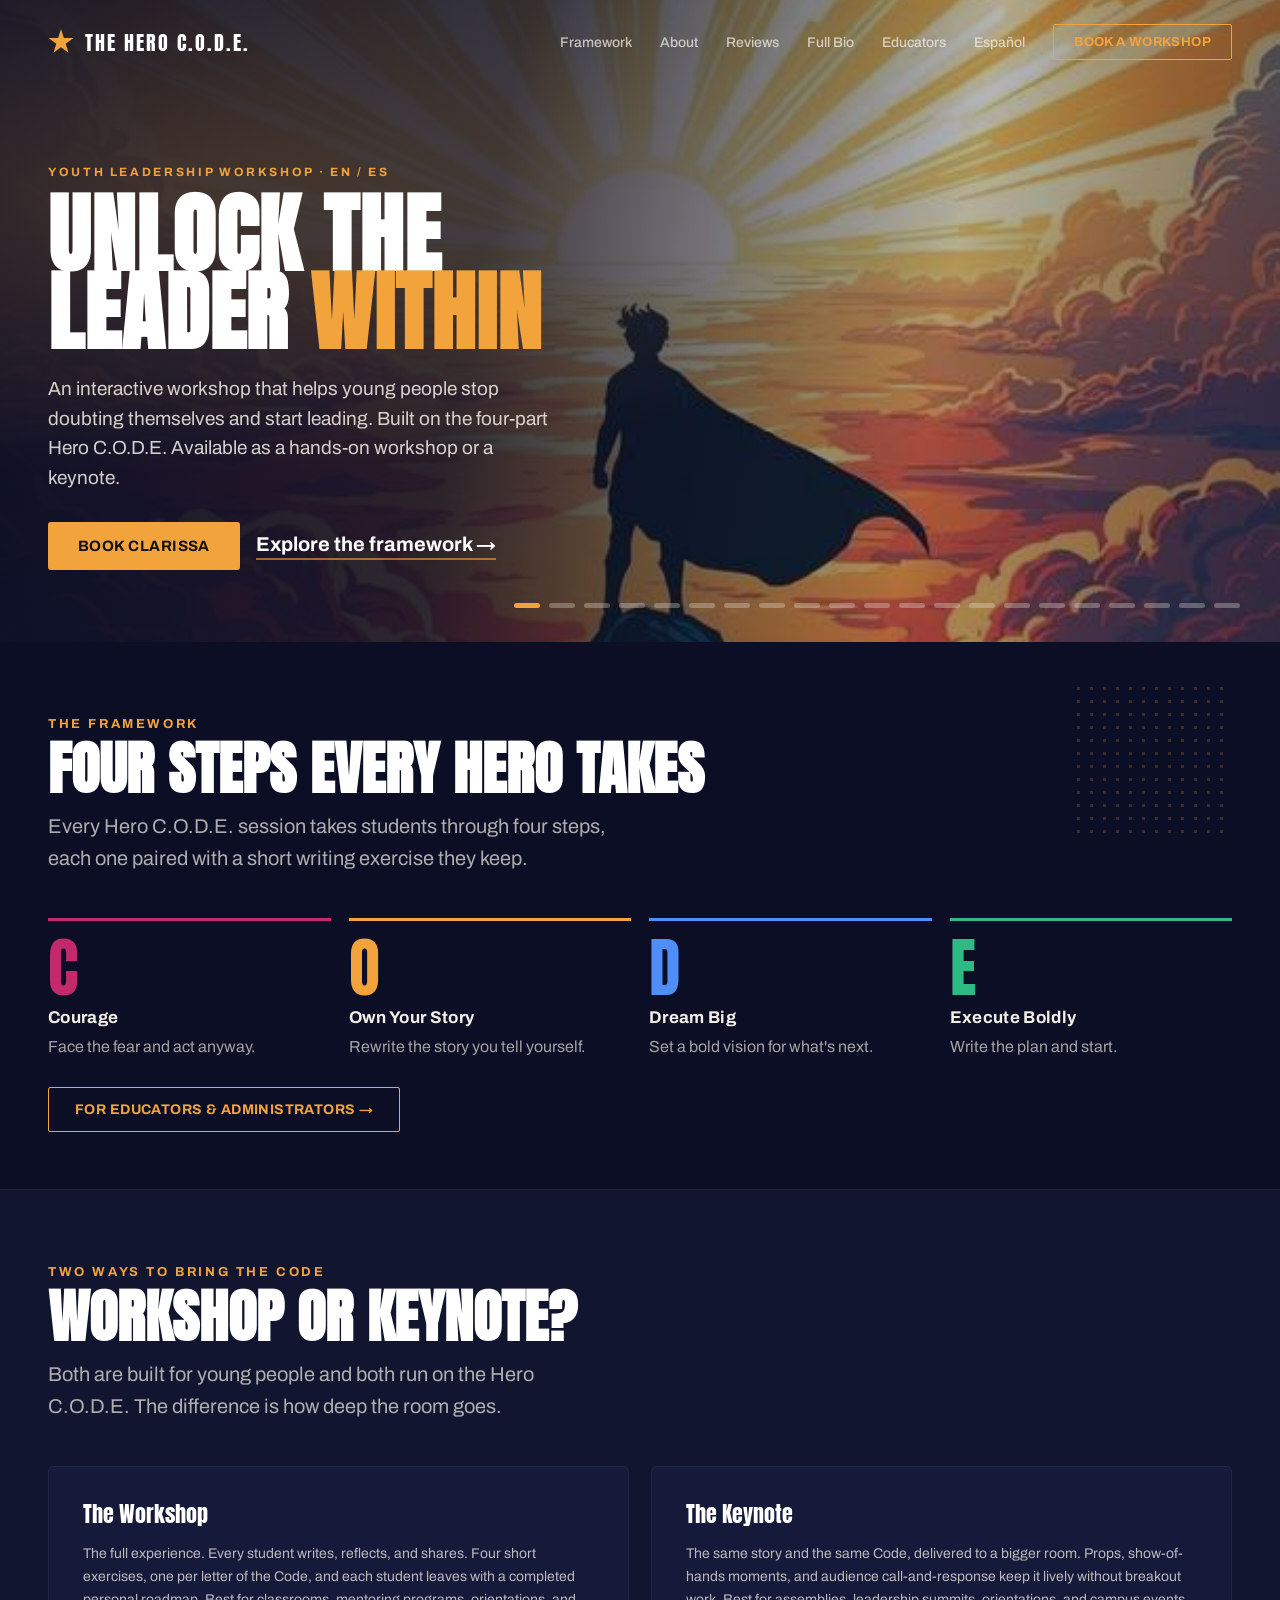
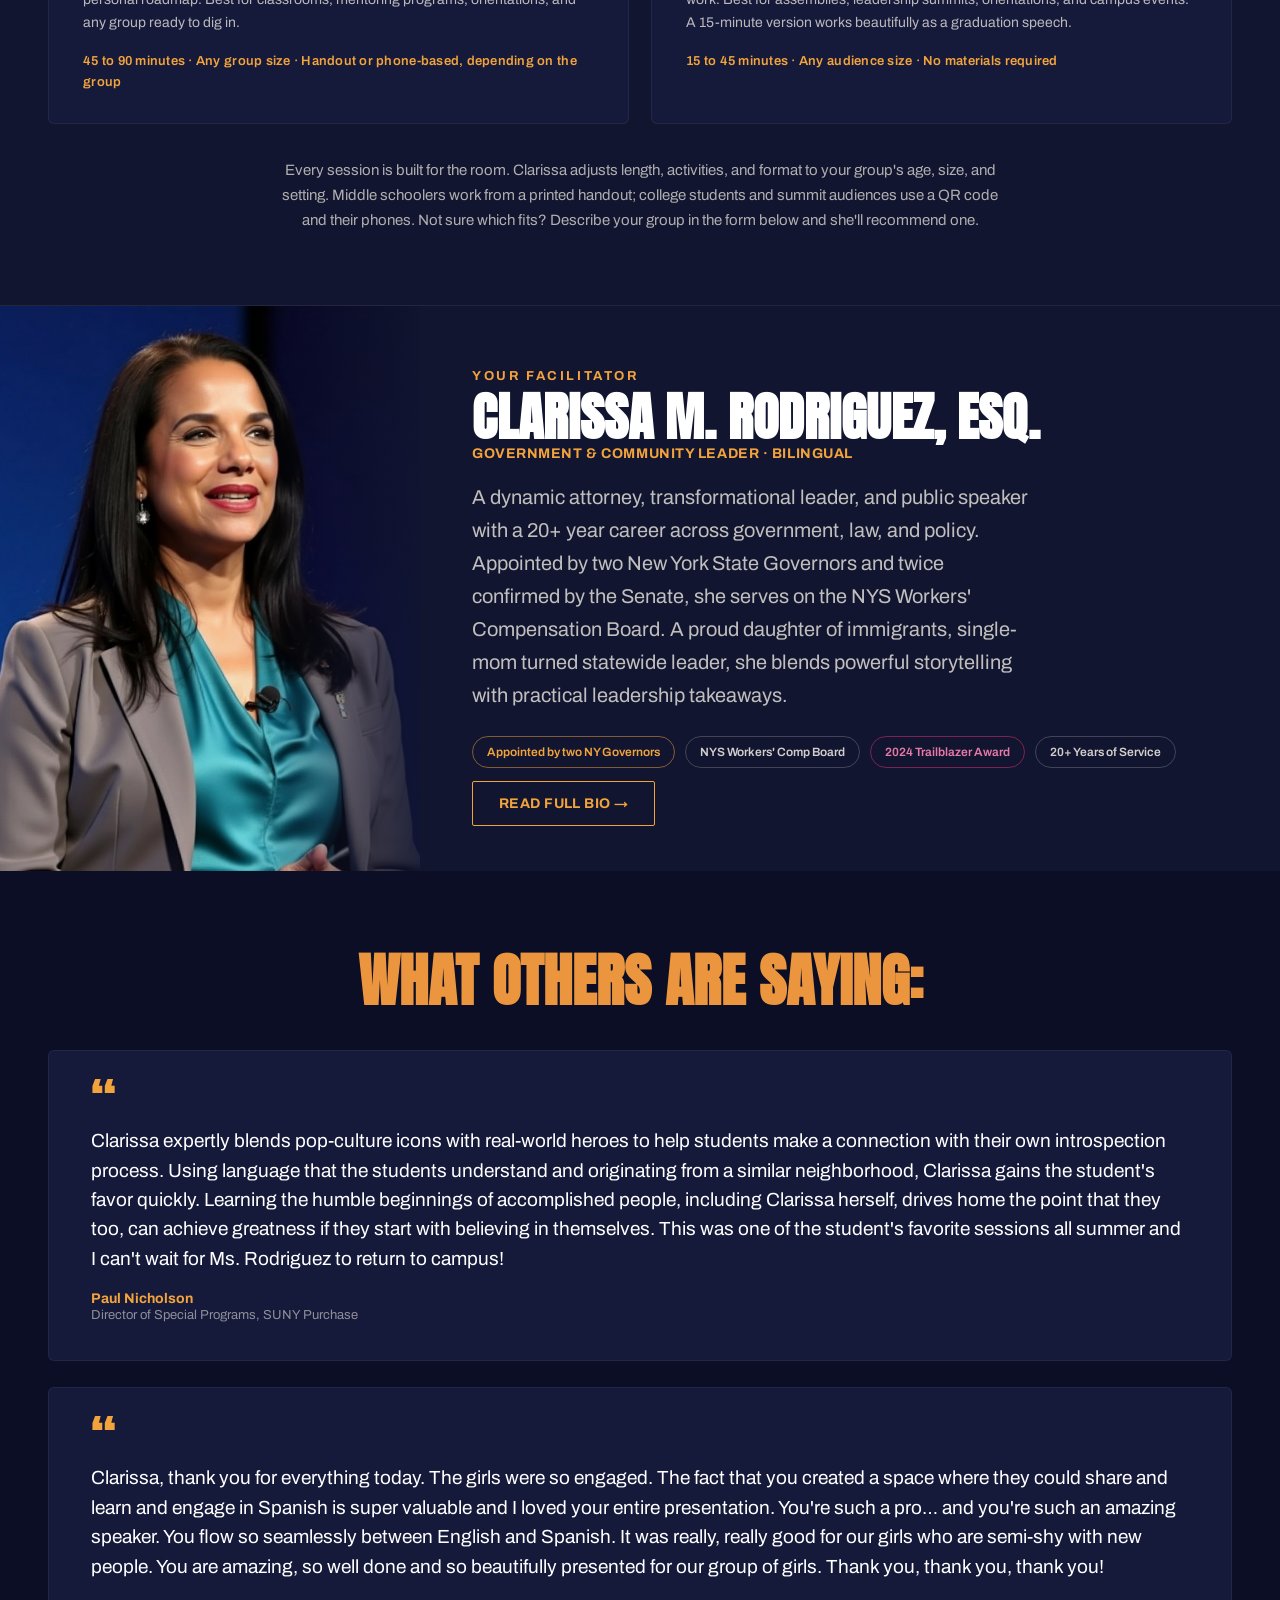
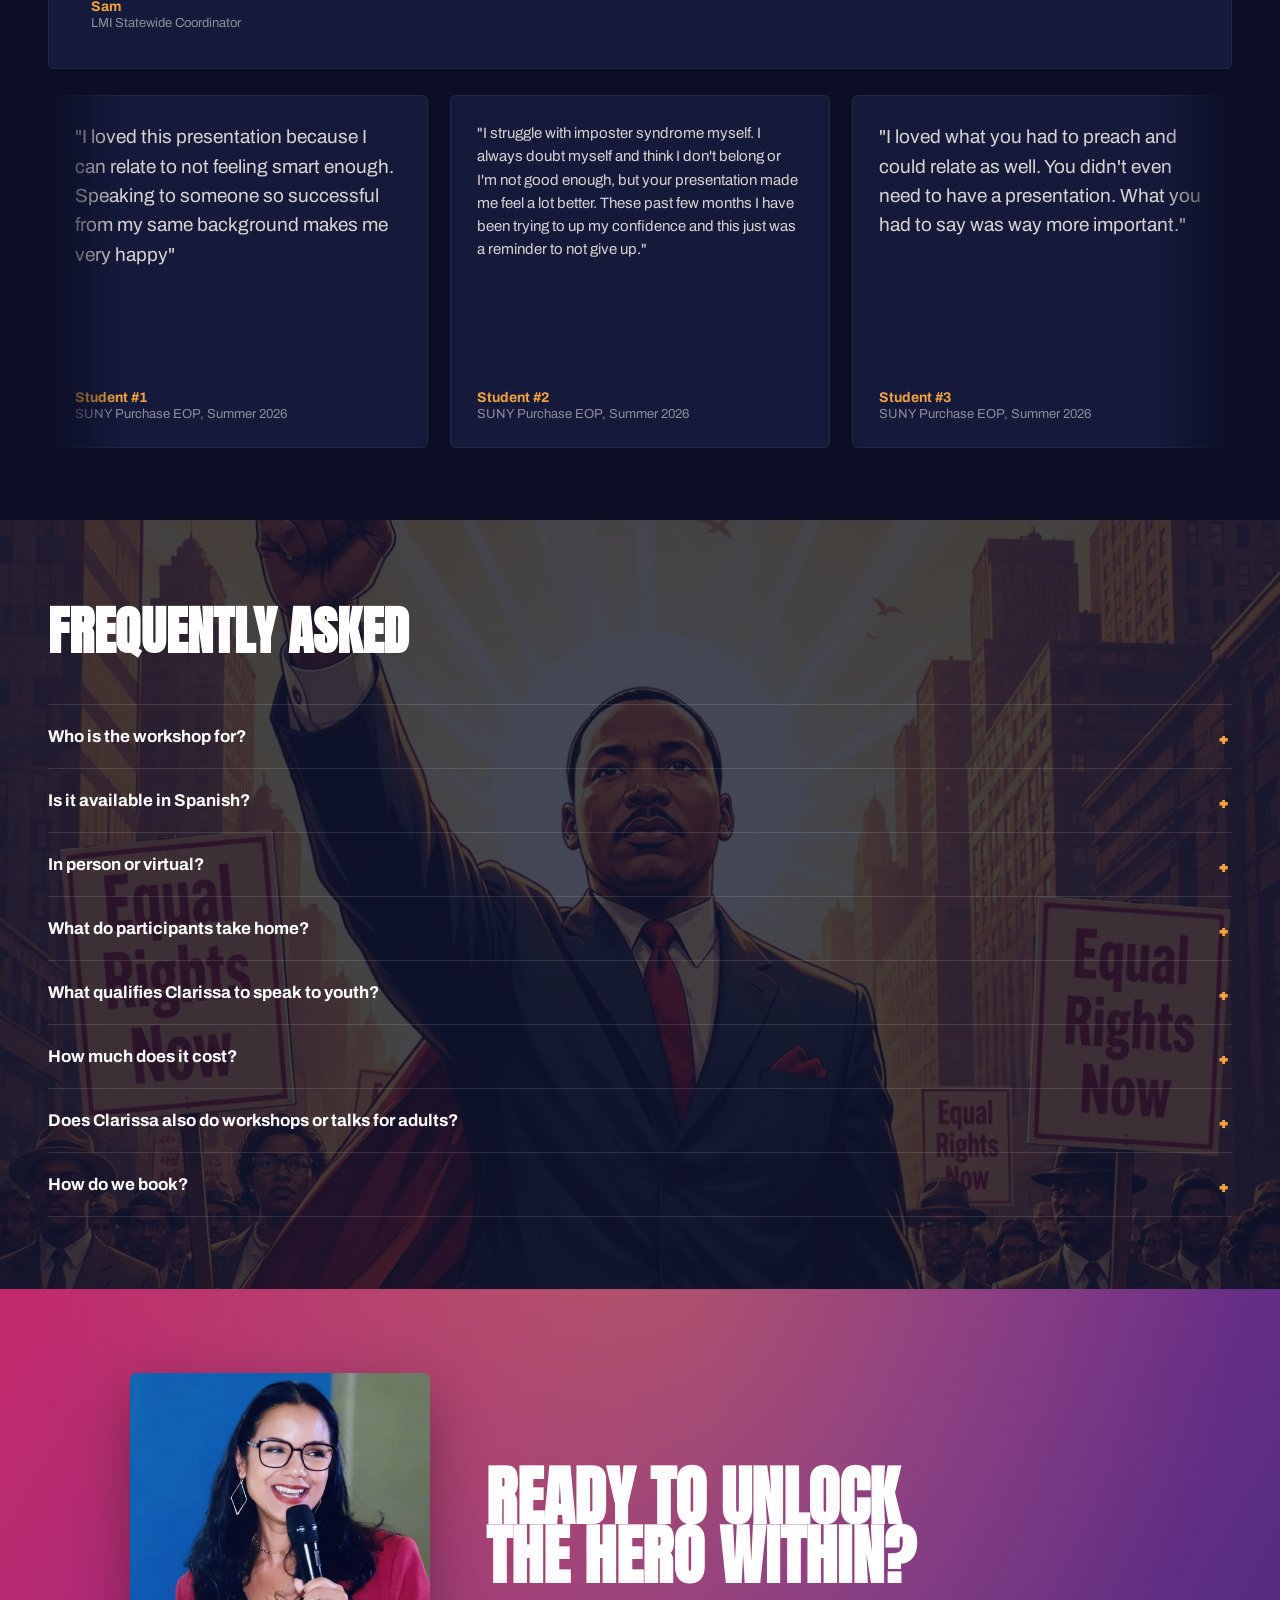
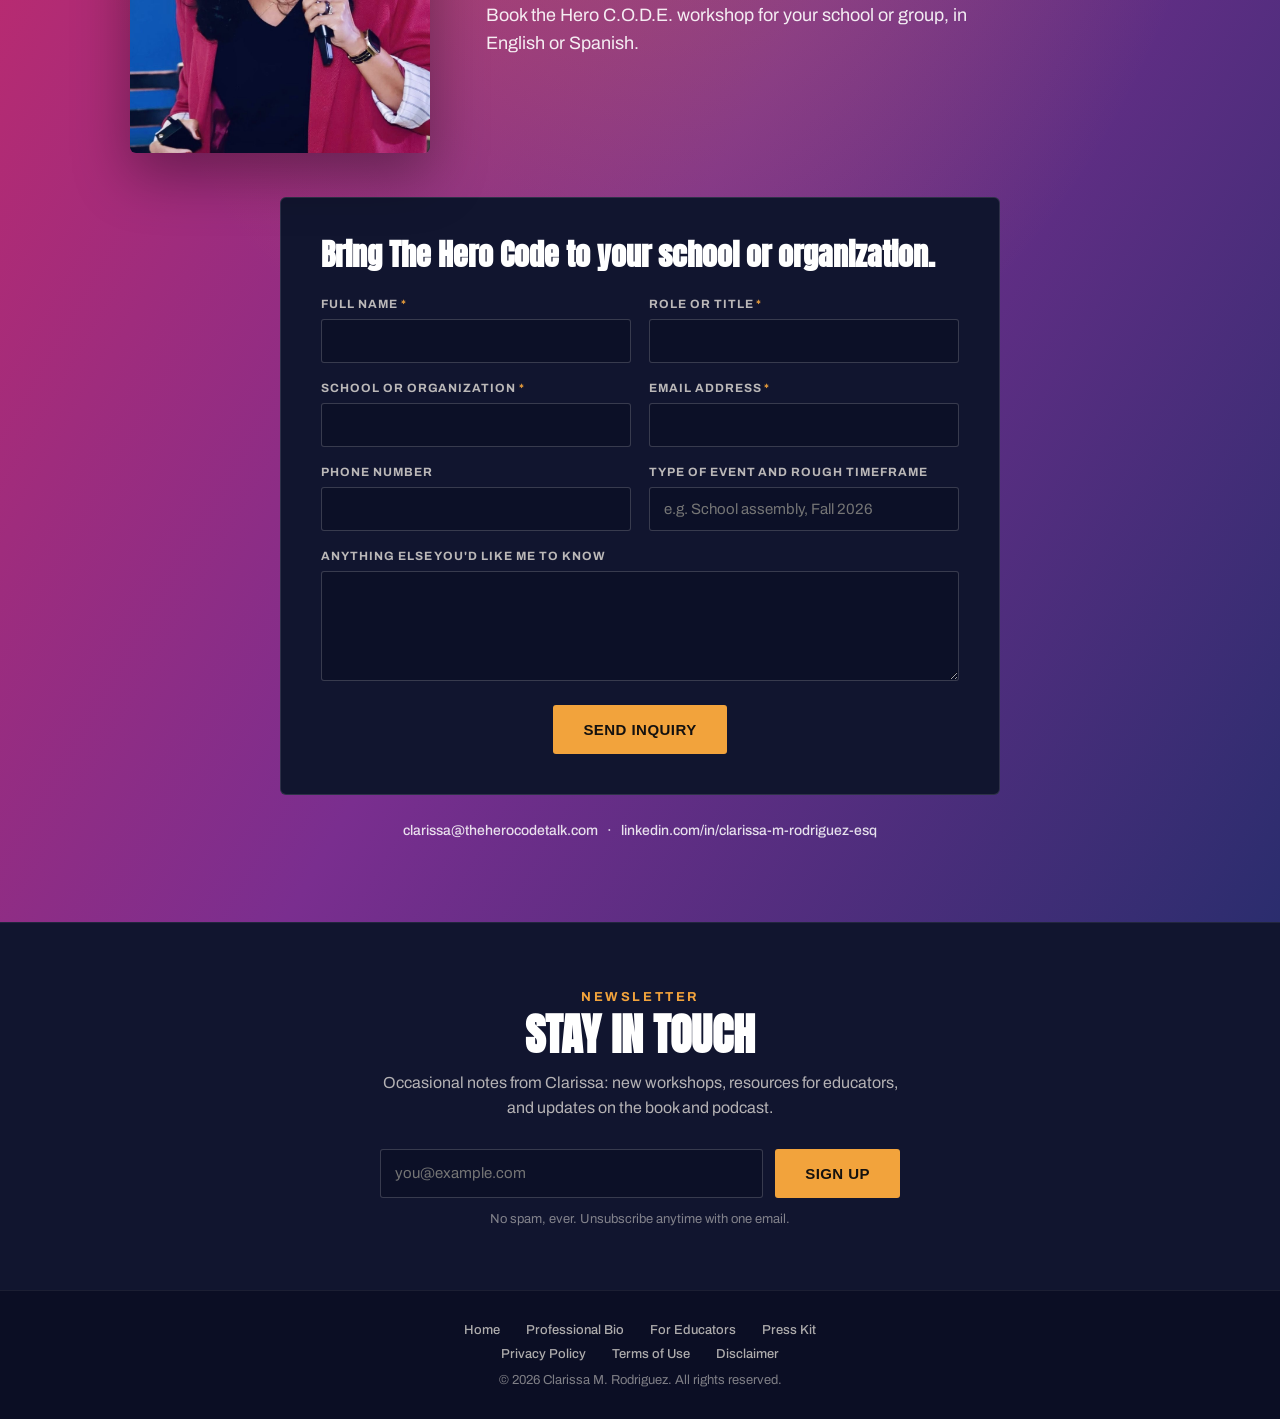
==== index.html @ 869060a7 "Copy pass 3: add Workshop or Keynote section to homepage New formats section between the framework a" ====
<!DOCTYPE html>
<html lang="en">
<head>
<meta charset="utf-8">
<meta name="viewport" content="width=device-width, initial-scale=1">
<title>The Hero C.O.D.E. Youth Leadership Workshop with Clarissa M. Rodriguez, Esq.</title>
<meta name="description" content="An interactive youth leadership workshop that helps young people stop doubting themselves and start leading. Built on the four-part Hero C.O.D.E. Available in English and Spanish.">
<link rel="canonical" href="https://www.theherocodetalk.com/">
<link rel="icon" href="images/favicon.svg" type="image/svg+xml">
<link rel="icon" href="images/favicon-32.png" type="image/png" sizes="32x32">
<link rel="apple-touch-icon" href="images/apple-touch-icon.png">
<meta name="theme-color" content="#0B0E24">
<meta property="og:type" content="website">
<meta property="og:site_name" content="The Hero C.O.D.E.">
<meta property="og:title" content="The Hero C.O.D.E. Youth Leadership Workshop">
<meta property="og:description" content="An interactive youth leadership workshop that helps young people stop doubting themselves and start leading. Built on the four-part Hero C.O.D.E. Available in English and Spanish.">
<meta property="og:url" content="https://www.theherocodetalk.com/">
<meta property="og:image" content="https://www.theherocodetalk.com/images/og-card.jpg">
<meta property="og:image:width" content="1200">
<meta property="og:image:height" content="630">
<meta name="twitter:card" content="summary_large_image">
<link rel="preconnect" href="https://fonts.googleapis.com">
<link rel="preconnect" href="https://fonts.gstatic.com" crossorigin>
<link href="https://fonts.googleapis.com/css2?family=Anton&family=Archivo:wght@400;500;600;700;800&display=swap" rel="stylesheet">
<link rel="stylesheet" href="css/styles.css">
</head>
<body>

<!-- ============ HERO BANNER w/ SLIDESHOW ============ -->
<header class="hero">
  <img src="images/hero-summit.jpg" alt="Hero at the summit" class="hero__slide is-active">
  <img src="images/people/mlk-march-comic.jpg" alt="Dr. Martin Luther King Jr." class="hero__slide" style="object-position:center 22%">
  <img src="images/people/frida-kahlo-es-comic.jpg" alt="Frida Kahlo" class="hero__slide" style="object-position:center 24%">
  <img src="images/people/einstein-comic.jpg" alt="Albert Einstein" class="hero__slide" style="object-position:center 28%">
  <img src="images/people/celia-cruz-comic.jpg" alt="Celia Cruz" class="hero__slide" style="object-position:center 20%">
  <img src="images/people/gandhi-comic.jpg" alt="Mahatma Gandhi" class="hero__slide" style="object-position:center 18%">
  <img src="images/people/lin-manuel-comic.jpg" alt="Lin-Manuel Miranda" class="hero__slide" style="object-position:center 24%">
  <img src="images/people/harvey-milk-comic.jpg" alt="Harvey Milk" class="hero__slide" style="object-position:center 20%">
  <img src="images/people/bruce-lee-comic.jpg" alt="Bruce Lee" class="hero__slide" style="object-position:center 26%">
  <img src="images/people/michael-jordan-comic.jpg" alt="Michael Jordan" class="hero__slide" style="object-position:center 30%">
  <img src="images/people/dolores-huerta-comic.jpg" alt="Dolores Huerta" class="hero__slide" style="object-position:center 25%">
  <img src="images/people/young-queen-comic.jpg" alt="Young leader: Take Risks" class="hero__slide" style="object-position:center 30%">
  <img src="images/people/nyc-bus-comic.jpg" alt="New York City crosstown bus" class="hero__slide" style="object-position:center 40%">
  <img src="images/people/roberto-clemente-comic.jpg" alt="Roberto Clemente" class="hero__slide" style="object-position:center 28%">
  <img src="images/people/sonia-sotomayor-comic.jpg" alt="Justice Sonia Sotomayor" class="hero__slide" style="object-position:center 22%">
  <img src="images/people/yoda-comic.jpg" alt="Yoda" class="hero__slide" style="object-position:center 25%">
  <img src="images/people/audre-lorde-comic.jpg" alt="Audre Lorde" class="hero__slide" style="object-position:center 25%">
  <img src="images/people/greta-thunberg-comic.jpg" alt="Greta Thunberg" class="hero__slide" style="object-position:center 20%">
  <img src="images/people/mirabal-sisters-comic.jpg" alt="The Mirabal Sisters" class="hero__slide" style="object-position:center 30%">
  <img src="images/people/thurgood-marshall-comic.jpg" alt="Justice Thurgood Marshall" class="hero__slide" style="object-position:center 22%">
  <img src="images/missing-puzzle-piece.jpg" alt="Somewhere in this city, I belong" class="hero__slide" style="object-position:center 55%">
  <div class="hero__shade"></div>
  <div class="hero__glow"></div>

  <nav class="nav">
    <a class="nav__brand" href="#top">
      <span class="nav__star" aria-hidden="true"></span>
      <span class="nav__wordmark">THE HERO C.O.D.E.</span>
    </a>
    <div class="nav__links">
      <a class="nav__link" href="#framework">Framework</a>
      <a class="nav__link" href="#about">About</a>
      <a class="nav__link" href="#reviews">Reviews</a>
      <a class="nav__link" href="bio.html">Full Bio</a>
      <a class="nav__link" href="educators.html">Educators</a>
      <a class="nav__link nav__link--es" href="https://www-theherocodetalk-com.translate.goog/?_x_tr_sl=en&amp;_x_tr_tl=es&amp;_x_tr_hl=es" rel="noopener">Espa&ntilde;ol</a>
      <a class="btn-outline" href="#contact">Book a Workshop</a>
    </div>
  </nav>

  <div class="hero__content">
    <span class="hero__kicker">Youth Leadership Workshop &middot; EN / ES</span>
    <h1 class="hero__title">UNLOCK THE<br>LEADER <em>WITHIN</em></h1>
    <p class="hero__lede">An interactive workshop that helps young people stop doubting themselves and start leading. Built on the four-part Hero C.O.D.E. Available as a hands-on workshop or a keynote.</p>
    <div class="hero__actions">
      <a class="btn-primary" href="#contact">Book Clarissa</a>
      <a class="link-underline" href="#framework">Explore the framework &rarr;</a>
    </div>
  </div>

  <div class="hero__dots" role="tablist" aria-label="Slideshow"></div>
</header>

<!-- ============ THE C.O.D.E. FRAMEWORK ============ -->
<section class="framework" id="framework">
  <div class="framework__dots" aria-hidden="true"></div>
  <span class="kicker">The Framework</span>
  <h2>FOUR STEPS EVERY HERO TAKES</h2>
  <p class="framework__intro">Every Hero C.O.D.E. session takes students through four steps, each one paired with a short writing exercise they keep.</p>
  <div class="framework__grid">
    <div class="move move--c">
      <div class="move__letter">C</div>
      <h3>Courage</h3>
      <p>Face the fear and act anyway.</p>
    </div>
    <div class="move move--o">
      <div class="move__letter">O</div>
      <h3>Own Your Story</h3>
      <p>Rewrite the story you tell yourself.</p>
    </div>
    <div class="move move--d">
      <div class="move__letter">D</div>
      <h3>Dream Big</h3>
      <p>Set a bold vision for what's next.</p>
    </div>
    <div class="move move--e">
      <div class="move__letter">E</div>
      <h3>Execute Boldly</h3>
      <p>Write the plan and start.</p>
    </div>
  </div>
  <div class="section-cta">
    <a class="btn-outline btn-outline--lg" href="educators.html">For Educators &amp; Administrators &rarr;</a>
  </div>
</section>

<!-- ============ WORKSHOP OR KEYNOTE ============ -->
<section class="formats" id="formats">
  <span class="kicker">Two Ways to Bring the Code</span>
  <h2>WORKSHOP OR KEYNOTE?</h2>
  <p class="framework__intro">Both are built for young people and both run on the Hero C.O.D.E. The difference is how deep the room goes.</p>
  <div class="card-grid">
    <div class="info-card">
      <h3>The Workshop</h3>
      <p>The full experience. Every student writes, reflects, and shares. Four short exercises, one per letter of the Code, and each student leaves with a completed personal roadmap. Best for classrooms, mentoring programs, orientations, and any group ready to dig in.</p>
      <p class="info-card__meta">45 to 90 minutes &middot; Any group size &middot; Handout or phone-based, depending on the group</p>
    </div>
    <div class="info-card">
      <h3>The Keynote</h3>
      <p>The same story and the same Code, delivered to a bigger room. Props, show-of-hands moments, and audience call-and-response keep it lively without breakout work. Best for assemblies, leadership summits, orientations, and campus events. A 15-minute version works beautifully as a graduation speech.</p>
      <p class="info-card__meta">15 to 45 minutes &middot; Any audience size &middot; No materials required</p>
    </div>
  </div>
  <p class="formats__note">Every session is built for the room. Clarissa adjusts length, activities, and format to your group's age, size, and setting. Middle schoolers work from a printed handout; college students and summit audiences use a QR code and their phones. Not sure which fits? Describe your group in the form below and she'll recommend one.</p>
</section>

<!-- ============ FACILITATOR BIO ============ -->
<section class="about" id="about">
  <div class="about__media">
    <img src="images/clarissa-headshot.jpg" alt="Clarissa M. Rodriguez">
    <div class="about__fade"></div>
  </div>
  <div class="about__body">
    <span class="kicker">Your Facilitator</span>
    <h2>CLARISSA M. RODRIGUEZ, ESQ.</h2>
    <p class="about__subtitle">GOVERNMENT &amp; COMMUNITY LEADER &middot; BILINGUAL</p>
    <p class="about__bio">A dynamic attorney, transformational leader, and public speaker with a 20+ year career across government, law, and policy. Appointed by two New York State Governors and twice confirmed by the Senate, she serves on the NYS Workers' Compensation Board. A proud daughter of immigrants, single-mom turned statewide leader, she blends powerful storytelling with practical leadership takeaways.</p>
    <div class="pills">
      <span class="pill pill--gold">Appointed by two NY Governors</span>
      <span class="pill">NYS Workers' Comp Board</span>
      <span class="pill pill--pink">2024 Trailblazer Award</span>
      <span class="pill">20+ Years of Service</span>
    </div>
    <div class="about__cta">
      <a class="btn-outline btn-outline--lg" href="bio.html">Read Full Bio &rarr;</a>
    </div>
  </div>
</section>

<!-- ============ TESTIMONIALS ============ -->
<section class="reviews" id="reviews">
  <div class="reviews__head">
    <h2>WHAT OTHERS ARE SAYING:</h2>
  </div>
  <div class="quote-card quote-card--featured">
    <div class="quote-card__mark" aria-hidden="true">&ldquo;</div>
    <p class="quote-card__text">Clarissa expertly blends pop-culture icons with real-world heroes to help students make a connection with their own introspection process. Using language that the students understand and originating from a similar neighborhood, Clarissa gains the student's favor quickly. Learning the humble beginnings of accomplished people, including Clarissa herself, drives home the point that they too, can achieve greatness if they start with believing in themselves. This was one of the student's favorite sessions all summer and I can't wait for Ms. Rodriguez to return to campus!</p>
    <p class="quote-card__name">Paul Nicholson</p>
    <p class="quote-card__role">Director of Special Programs, SUNY Purchase</p>
  </div>
  <div class="quote-card quote-card--featured">
    <div class="quote-card__mark" aria-hidden="true">&ldquo;</div>
    <p class="quote-card__text">Clarissa, thank you for everything today. The girls were so engaged. The fact that you created a space where they could share and learn and engage in Spanish is super valuable and I loved your entire presentation. You're such a pro&hellip; and you're such an amazing speaker. You flow so seamlessly between English and Spanish. It was really, really good for our girls who are semi-shy with new people. You are amazing, so well done and so beautifully presented for our group of girls. Thank you, thank you, thank you!</p>
    <p class="quote-card__name">Sam</p>
    <p class="quote-card__role">LMI Statewide Coordinator</p>
  </div>
  <div class="marquee">
    <div class="marquee__fade marquee__fade--left" aria-hidden="true"></div>
    <div class="marquee__fade marquee__fade--right" aria-hidden="true"></div>
    <div class="marquee__track">
      <div class="marquee__group">
        <div class="quote-card quote-card--marquee quote-card--lg">
          <p class="quote-card__text">"I loved this presentation because I can relate to not feeling smart enough. Speaking to someone so successful from my same background makes me very happy"</p>
          <p class="quote-card__name">Student #1</p>
          <p class="quote-card__role">SUNY Purchase EOP, Summer 2026</p>
        </div>
        <div class="quote-card quote-card--marquee quote-card--md">
          <p class="quote-card__text">"I struggle with imposter syndrome myself. I always doubt myself and think I don't belong or I'm not good enough, but your presentation made me feel a lot better. These past few months I have been trying to up my confidence and this just was a reminder to not give up."</p>
          <p class="quote-card__name">Student #2</p>
          <p class="quote-card__role">SUNY Purchase EOP, Summer 2026</p>
        </div>
        <div class="quote-card quote-card--marquee quote-card--lg">
          <p class="quote-card__text">"I loved what you had to preach and could relate as well. You didn't even need to have a presentation. What you had to say was way more important."</p>
          <p class="quote-card__name">Student #3</p>
          <p class="quote-card__role">SUNY Purchase EOP, Summer 2026</p>
        </div>
        <div class="quote-card quote-card--marquee quote-card--md">
          <div class="quote-card__stars" aria-hidden="true">&#9733;&#9733;&#9733;&#9733;&#9733;</div>
          <p class="quote-card__text">"Your presentation was so inspiring. I loved how the girls were so engaged, listening and participating. I personally enjoyed it as much as the girls; I know it was a God-given moment that I needed to attend that day. I will certainly be referencing your presentation to many people I know would benefit from it."</p>
          <p class="quote-card__name">Desire</p>
          <p class="quote-card__role">Mentor, LMI</p>
        </div>
        <div class="quote-card quote-card--marquee quote-card--lg">
          <div class="quote-card__stars" aria-hidden="true">&#9733;&#9733;&#9733;&#9733;&#9733;</div>
          <p class="quote-card__text">"Incredible presentation! I love the manner in which it leads the girls to think about their own powers and potential for the future."</p>
          <p class="quote-card__name">Fulvia</p>
          <p class="quote-card__role">Mentor, LMI</p>
        </div>
        <div class="quote-card quote-card--marquee">
          <div class="quote-card__stars" aria-hidden="true">&#9733;&#9733;&#9733;&#9733;&#9733;</div>
          <p class="quote-card__text">"Fantastic! Enjoyed how you wove your personal story into the presentation. It gave the girls a tangible and excellent example that they could relate to as part of the exercise."</p>
          <p class="quote-card__name">Belkis</p>
          <p class="quote-card__role">Mentor, LMI</p>
        </div>
        <div class="quote-card quote-card--marquee">
          <p class="quote-card__text">"The Hero C.O.D.E. workshop was informative, engaging and transformative: it taught our participants key skills for actualizing their dreams and goals."</p>
          <p class="quote-card__name">Jennifer Rogers</p>
          <p class="quote-card__role">Site Coordinator, NYC Public School MS-45</p>
        </div>
        <div class="quote-card quote-card--marquee">
          <p class="quote-card__text">"An inspiring role model and a highly effective speaker, offering clear, practical guidance to help students prepare for life after graduation."</p>
          <p class="quote-card__name">Dr. Mery Diaz, DSW, LCSW</p>
          <p class="quote-card__role">Faculty Director, CREAR Futuros &middot; CUNY</p>
        </div>
        <div class="quote-card quote-card--marquee">
          <p class="quote-card__text">"Motivational and age-appropriate for young people. Students need role models like you, and you accomplished exactly that."</p>
          <p class="quote-card__name">Dean Ana Garcia Reyes</p>
          <p class="quote-card__role">Hostos Community College &middot; CUNY</p>
        </div>
        <div class="quote-card quote-card--marquee quote-card--sm">
          <div class="quote-card__stars" aria-hidden="true">&#9733;&#9733;&#9733;&#9733;&#9733;</div>
          <p class="quote-card__text">"The presentation's interactive framework proved to be the most resonant element for the participants. By using a superhero-themed story as a relatable anchor, Clarissa kept engagement high. This structure facilitated meaningful breakout discussions, allowing the girls to process Clarissa's prompts directly with their mentors and translate abstract concepts into personal insights. I personally loved the session! The superhero framing was a hit, and the insights shared were very relevant."</p>
          <p class="quote-card__name">Principal Soto</p>
          <p class="quote-card__role">Bronx, NY</p>
        </div>
      </div>
      <div class="marquee__group" aria-hidden="true">
        <div class="quote-card quote-card--marquee quote-card--lg">
          <p class="quote-card__text">"I loved this presentation because I can relate to not feeling smart enough. Speaking to someone so successful from my same background makes me very happy"</p>
          <p class="quote-card__name">Student #1</p>
          <p class="quote-card__role">SUNY Purchase EOP, Summer 2026</p>
        </div>
        <div class="quote-card quote-card--marquee quote-card--md">
          <p class="quote-card__text">"I struggle with imposter syndrome myself. I always doubt myself and think I don't belong or I'm not good enough, but your presentation made me feel a lot better. These past few months I have been trying to up my confidence and this just was a reminder to not give up."</p>
          <p class="quote-card__name">Student #2</p>
          <p class="quote-card__role">SUNY Purchase EOP, Summer 2026</p>
        </div>
        <div class="quote-card quote-card--marquee quote-card--lg">
          <p class="quote-card__text">"I loved what you had to preach and could relate as well. You didn't even need to have a presentation. What you had to say was way more important."</p>
          <p class="quote-card__name">Student #3</p>
          <p class="quote-card__role">SUNY Purchase EOP, Summer 2026</p>
        </div>
        <div class="quote-card quote-card--marquee quote-card--md">
          <div class="quote-card__stars" aria-hidden="true">&#9733;&#9733;&#9733;&#9733;&#9733;</div>
          <p class="quote-card__text">"Your presentation was so inspiring. I loved how the girls were so engaged, listening and participating. I personally enjoyed it as much as the girls; I know it was a God-given moment that I needed to attend that day. I will certainly be referencing your presentation to many people I know would benefit from it."</p>
          <p class="quote-card__name">Desire</p>
          <p class="quote-card__role">Mentor, LMI</p>
        </div>
        <div class="quote-card quote-card--marquee quote-card--lg">
          <div class="quote-card__stars" aria-hidden="true">&#9733;&#9733;&#9733;&#9733;&#9733;</div>
          <p class="quote-card__text">"Incredible presentation! I love the manner in which it leads the girls to think about their own powers and potential for the future."</p>
          <p class="quote-card__name">Fulvia</p>
          <p class="quote-card__role">Mentor, LMI</p>
        </div>
        <div class="quote-card quote-card--marquee">
          <div class="quote-card__stars" aria-hidden="true">&#9733;&#9733;&#9733;&#9733;&#9733;</div>
          <p class="quote-card__text">"Fantastic! Enjoyed how you wove your personal story into the presentation. It gave the girls a tangible and excellent example that they could relate to as part of the exercise."</p>
          <p class="quote-card__name">Belkis</p>
          <p class="quote-card__role">Mentor, LMI</p>
        </div>
        <div class="quote-card quote-card--marquee">
          <p class="quote-card__text">"The Hero C.O.D.E. workshop was informative, engaging and transformative: it taught our participants key skills for actualizing their dreams and goals."</p>
          <p class="quote-card__name">Jennifer Rogers</p>
          <p class="quote-card__role">Site Coordinator, NYC Public School MS-45</p>
        </div>
        <div class="quote-card quote-card--marquee">
          <p class="quote-card__text">"An inspiring role model and a highly effective speaker, offering clear, practical guidance to help students prepare for life after graduation."</p>
          <p class="quote-card__name">Dr. Mery Diaz, DSW, LCSW</p>
          <p class="quote-card__role">Faculty Director, CREAR Futuros &middot; CUNY</p>
        </div>
        <div class="quote-card quote-card--marquee">
          <p class="quote-card__text">"Motivational and age-appropriate for young people. Students need role models like you, and you accomplished exactly that."</p>
          <p class="quote-card__name">Dean Ana Garcia Reyes</p>
          <p class="quote-card__role">Hostos Community College &middot; CUNY</p>
        </div>
        <div class="quote-card quote-card--marquee quote-card--sm">
          <div class="quote-card__stars" aria-hidden="true">&#9733;&#9733;&#9733;&#9733;&#9733;</div>
          <p class="quote-card__text">"The presentation's interactive framework proved to be the most resonant element for the participants. By using a superhero-themed story as a relatable anchor, Clarissa kept engagement high. This structure facilitated meaningful breakout discussions, allowing the girls to process Clarissa's prompts directly with their mentors and translate abstract concepts into personal insights. I personally loved the session! The superhero framing was a hit, and the insights shared were very relevant."</p>
          <p class="quote-card__name">Principal Soto</p>
          <p class="quote-card__role">Bronx, NY</p>
        </div>
      </div>
    </div>
  </div>
</section>

<!-- ============ FAQ w/ rotating background ============ -->
<section class="faq" id="faq">
  <img class="faq__bg is-active" src="images/people/mlk-march-comic.jpg" alt="" style="object-position:center 22%">
  <img class="faq__bg" src="images/people/frida-kahlo-es-comic.jpg" alt="" style="object-position:center 24%">
  <img class="faq__bg" src="images/people/celia-cruz-comic.jpg" alt="" style="object-position:center 20%">
  <img class="faq__bg" src="images/people/michael-jordan-comic.jpg" alt="" style="object-position:center 30%">
  <img class="faq__bg" src="images/people/dolores-huerta-comic.jpg" alt="" style="object-position:center 25%">
  <img class="faq__bg" src="images/people/sonia-sotomayor-comic.jpg" alt="" style="object-position:center 22%">
  <img class="faq__bg" src="images/people/roberto-clemente-comic.jpg" alt="" style="object-position:center 28%">
  <img class="faq__bg" src="images/people/greta-thunberg-comic.jpg" alt="" style="object-position:center 20%">
  <img class="faq__bg" src="images/people/thurgood-marshall-comic.jpg" alt="" style="object-position:center 22%">
  <img class="faq__bg" src="images/people/audre-lorde-comic.jpg" alt="" style="object-position:center 25%">
  <div class="faq__scrim" aria-hidden="true"></div>
  <h2>FREQUENTLY ASKED</h2>
  <div class="faq__list">
    <details class="faq__item" name="faq">
      <summary class="faq__q">Who is the workshop for?</summary>
      <p class="faq__a">Middle-school, high-school, college-age students and young adults. Content is tailored to your group's age and goals.</p>
    </details>
    <details class="faq__item" name="faq">
      <summary class="faq__q">Is it available in Spanish?</summary>
      <p class="faq__a">Yes. The Hero C.O.D.E. can be delivered fully in English, Spanish or bilingual.</p>
    </details>
    <details class="faq__item" name="faq">
      <summary class="faq__q">In person or virtual?</summary>
      <p class="faq__a">Both. Clarissa presents on-site for schools and groups, or remotely for distributed audiences.</p>
    </details>
    <details class="faq__item" name="faq">
      <summary class="faq__q">What do participants take home?</summary>
      <p class="faq__a">Workshop participants leave with their completed Hero C.O.D.E. handout, including the message they wrote from their future self. Educators receive follow-up discussion questions and a simple plan for keeping the Code alive in the weeks after the session.</p>
    </details>
    <details class="faq__item" name="faq">
      <summary class="faq__q">What qualifies Clarissa to speak to youth?</summary>
      <p class="faq__a">Clarissa is an attorney and former cabinet-level agency head who led a 1,000-person New York State agency, was appointed by two NY Governors and twice confirmed by the State Senate, and is admitted to the U.S. Supreme Court Bar. A bilingual keynote speaker and mentor with the Governor's NYS Latina Mentoring Initiative, she began her career as a community organizer in the Bronx and Brooklyn, and she's a proud mom of two beautiful daughters. <a href="bio.html">Read her full bio &rarr;</a></p>
    </details>
    <details class="faq__item" name="faq">
      <summary class="faq__q">How much does it cost?</summary>
      <p class="faq__a">The workshop is free. In return, Clarissa appreciates your feedback on how to improve the program, and any other feedback you'd like to share.</p>
    </details>
    <details class="faq__item" name="faq">
      <summary class="faq__q">Does Clarissa also do workshops or talks for adults?</summary>
      <p class="faq__a">The Hero C.O.D.E. is for young people. For executives, nonprofits, government leaders, and conferences, Clarissa's adult keynotes and leadership talks live at <a href="https://clarissaspeaks.com" target="_blank" rel="noopener">clarissaspeaks.com</a>.</p>
    </details>
    <details class="faq__item" name="faq">
      <summary class="faq__q">How do we book?</summary>
      <p class="faq__a">Send your dates, group size, and language preference through the form below and we'll build a custom session.</p>
    </details>
  </div>
</section>

<!-- ============ FINAL CTA + CONTACT FORM ============ -->
<section class="contact" id="contact">
  <div class="contact__glow"></div>
  <div class="contact__inner">
    <div class="contact__intro">
      <img class="contact__photo" src="images/clarissa-speaking-bellas.jpg" alt="Clarissa M. Rodriguez speaking">
      <div class="contact__intro-body">
        <h2>READY TO UNLOCK<br>THE HERO WITHIN?</h2>
        <p class="contact__lede">Book the Hero C.O.D.E. workshop for your school or group, in English or Spanish.</p>
      </div>
    </div>

    <div class="contact__card">
      <h3>Bring The Hero Code to your school or organization.</h3>
      <form name="herocode-inquiry" method="POST" action="/thank-you.html" data-netlify="true" netlify-honeypot="bot-field">
        <input type="hidden" name="form-name" value="herocode-inquiry">
        <p class="hp-field">
          <label>Don't fill this out if you're human: <input name="bot-field"></label>
        </p>
        <div class="form__grid">
          <div class="form__field">
            <label for="f-name">Full name <span class="req">*</span></label>
            <input id="f-name" type="text" name="name" required autocomplete="name">
          </div>
          <div class="form__field">
            <label for="f-role">Role or title <span class="req">*</span></label>
            <input id="f-role" type="text" name="role" required autocomplete="organization-title">
          </div>
          <div class="form__field">
            <label for="f-org">School or organization <span class="req">*</span></label>
            <input id="f-org" type="text" name="organization" required autocomplete="organization">
          </div>
          <div class="form__field">
            <label for="f-email">Email address <span class="req">*</span></label>
            <input id="f-email" type="email" name="email" required autocomplete="email">
          </div>
          <div class="form__field">
            <label for="f-phone">Phone number</label>
            <input id="f-phone" type="tel" name="phone" autocomplete="tel">
          </div>
          <div class="form__field">
            <label for="f-event">Type of event and rough timeframe</label>
            <input id="f-event" type="text" name="event-type" placeholder="e.g. School assembly, Fall 2026">
          </div>
          <div class="form__field form__field--full">
            <label for="f-message">Anything else you'd like me to know</label>
            <textarea id="f-message" name="message" rows="5"></textarea>
          </div>
          <div class="form__submit-row">
            <button class="btn-primary" type="submit">Send inquiry</button>
          </div>
        </div>
      </form>
    </div>

    <div class="contact__meta">
      <a href="mailto:clarissa@theherocodetalk.com">clarissa@theherocodetalk.com</a>
      &nbsp;&nbsp;&middot;&nbsp;&nbsp;
      <a href="https://linkedin.com/in/clarissa-m-rodriguez-esq" target="_blank" rel="noopener">linkedin.com/in/clarissa-m-rodriguez-esq</a>
    </div>
  </div>
</section>

<!-- ============ NEWSLETTER ============ -->
<section class="newsletter" id="newsletter">
  <span class="kicker">Newsletter</span>
  <h2>STAY IN TOUCH</h2>
  <p class="newsletter__lede">Occasional notes from Clarissa: new workshops, resources for educators, and updates on the book and podcast.</p>
  <form class="newsletter__form" name="newsletter" method="POST" action="/thank-you-newsletter.html" data-netlify="true" netlify-honeypot="bot-field">
    <input type="hidden" name="form-name" value="newsletter">
    <p class="hp-field">
      <label>Don't fill this out if you're human: <input name="bot-field"></label>
    </p>
    <label class="sr-only" for="nl-email">Email address</label>
    <input id="nl-email" type="email" name="email" required autocomplete="email" placeholder="you@example.com">
    <button class="btn-primary" type="submit">Sign up</button>
  </form>
  <p class="newsletter__note">No spam, ever. Unsubscribe anytime with one email.</p>
</section>

<footer class="footer">
  <nav class="footer__links footer__links--site">
    <a href="/">Home</a>
    <a href="bio.html">Professional Bio</a>
    <a href="educators.html">For Educators</a>
    <a href="press.html">Press Kit</a>
  </nav>
  <nav class="footer__links">
    <a href="privacy.html">Privacy Policy</a>
    <a href="terms.html">Terms of Use</a>
    <a href="disclaimer.html">Disclaimer</a>
  </nav>
  <p class="footer__copy">&copy; 2026 Clarissa M. Rodriguez. All rights reserved.</p>
</footer>

<script src="js/main.js"></script>
</body>
</html>
---- css/styles.css ----
/* ============================================================
   The Hero C.O.D.E. — Workshop Landing Page
   Design tokens from the Claude Design handoff (hifi, 1180px)
   ============================================================ */

:root {
  --bg-primary: #0B0E24;      /* primary dark navy */
  --bg-secondary: #11152F;    /* secondary panel navy */
  --card: #15193A;            /* card surface */
  --gold: #F2A33C;            /* primary accent */
  --magenta: #C42A6B;
  --blue: #4F8DF7;
  --green: #2FB985;
  --pink: #E879A8;
  --ink-on-gold: #14110F;
  --off-white: #F4EFE7;
}

* { box-sizing: border-box; }

html { scroll-behavior: smooth; }

body {
  margin: 0;
  padding: 0;
  background: var(--bg-primary);
  color: var(--off-white);
  font-family: 'Archivo', sans-serif;
}

img { display: block; }

a { text-decoration: none; }

.anton { font-family: 'Anton', sans-serif; font-weight: 400; }

/* Heavy labels: Archivo 700 per handoff (Archivo Black is the alternate) */
.heavy { font-family: 'Archivo', sans-serif; font-weight: 700; }

.kicker {
  display: inline-block;
  font-family: 'Archivo', sans-serif;
  font-weight: 700;
  font-size: 13px;
  letter-spacing: .2em;
  text-transform: uppercase;
  color: var(--gold);
}

/* ---------------- Hero banner ---------------- */

.hero {
  position: relative;
  height: 642px;
  overflow: hidden;
  background: var(--bg-primary);
}

.hero__slide {
  position: absolute;
  inset: 0;
  width: 100%;
  height: 100%;
  object-fit: cover;
  transition: opacity 1.1s ease;
  opacity: 0;
}

.hero__slide.is-active { opacity: 1; }

.hero__shade {
  position: absolute;
  inset: 0;
  background: linear-gradient(100deg, rgba(11,14,36,.97) 0%, rgba(11,14,36,.86) 38%, rgba(11,14,36,.3) 72%, rgba(11,14,36,.55) 100%);
}

.hero__glow {
  position: absolute;
  inset: 0;
  background: radial-gradient(120% 80% at 12% 30%, rgba(242,163,60,.18), transparent 55%);
}

.nav {
  position: absolute;
  top: 0; left: 0; right: 0;
  display: flex;
  align-items: center;
  justify-content: space-between;
  padding: 24px 48px;
  z-index: 3;
}

.nav__brand {
  display: flex;
  align-items: center;
  gap: 11px;
  color: #fff;
}

.nav__star {
  width: 26px;
  height: 26px;
  background: var(--gold);
  clip-path: polygon(50% 0, 61% 35%, 98% 35%, 68% 57%, 79% 91%, 50% 70%, 21% 91%, 32% 57%, 2% 35%, 39% 35%);
}

.nav__wordmark {
  font-family: 'Anton', sans-serif;
  font-size: 20px;
  letter-spacing: .1em;
  color: #fff;
}

.nav__links {
  display: flex;
  align-items: center;
  gap: 28px;
}

.nav__link {
  font-size: 14px;
  font-weight: 500;
  color: rgba(244,239,231,.75);
  transition: color .2s ease;
}

.nav__link:hover { color: #fff; }

.btn-outline {
  border: 1.5px solid var(--gold);
  color: var(--gold);
  font-size: 13px;
  font-weight: 700;
  letter-spacing: .03em;
  text-transform: uppercase;
  padding: 10px 20px;
  border-radius: 2px;
  transition: background .2s ease, color .2s ease;
}

.btn-outline:hover {
  background: var(--gold);
  color: var(--ink-on-gold);
}

.btn-outline--lg {
  font-size: 14px;
  padding: 14px 26px;
}

.hero__content {
  position: absolute;
  left: 48px;
  bottom: 72px;
  max-width: 620px;
  z-index: 2;
}

.hero__kicker {
  display: inline-block;
  color: var(--gold);
  font-weight: 700;
  font-size: 12px;
  letter-spacing: .22em;
  text-transform: uppercase;
  margin-bottom: 16px;
}

.hero__title {
  font-family: 'Anton', sans-serif;
  font-size: 88px;
  line-height: .88;
  letter-spacing: .01em;
  margin: 0;
  color: #fff;
}

.hero__title em {
  font-style: normal;
  color: var(--gold);
}

.hero__lede {
  font-size: 19px;
  line-height: 1.55;
  color: rgba(244,239,231,.86);
  max-width: 500px;
  margin: 24px 0 30px;
}

.hero__actions {
  display: flex;
  gap: 16px;
  align-items: center;
}

.btn-primary {
  display: inline-block;
  background: var(--gold);
  color: var(--ink-on-gold);
  font-weight: 700;
  font-size: 15px;
  letter-spacing: .03em;
  text-transform: uppercase;
  padding: 16px 30px;
  border-radius: 3px;
  border: 0;
  cursor: pointer;
  transition: filter .2s ease, transform .2s ease;
}

.btn-primary:hover {
  filter: brightness(1.08);
  transform: translateY(-1px);
}

.link-underline {
  color: #fff;
  font-size: 15px;
  font-weight: 700;
  border-bottom: 2px solid rgba(242,163,60,.6);
  padding-bottom: 3px;
  transition: border-color .2s ease;
}

.link-underline:hover { border-color: var(--gold); }

.hero__actions .link-underline { font-size: 20px; }

.hero__dots {
  position: absolute;
  right: 40px;
  bottom: 34px;
  display: flex;
  gap: 9px;
  z-index: 2;
}

.hero__dot {
  width: 26px;
  height: 5px;
  border-radius: 3px;
  background: rgba(244,239,231,.3);
  border: 0;
  padding: 0;
  cursor: pointer;
  transition: background .3s ease;
}

.hero__dot.is-active { background: var(--gold); }

/* ---------------- Framework ---------------- */

.framework {
  padding: 72px 48px;
  background: var(--bg-primary);
  position: relative;
}

.framework__dots {
  position: absolute;
  top: 40px;
  right: 48px;
  width: 160px;
  height: 160px;
  background-image: radial-gradient(rgba(242,163,60,.4) 1.5px, transparent 1.6px);
  background-size: 13px 13px;
  opacity: .5;
}

.framework h2 {
  font-family: 'Anton', sans-serif;
  font-size: 58px;
  line-height: .95;
  margin: 10px 0 14px;
  color: #fff;
}

.framework__intro {
  font-size: 20px;
  line-height: 1.6;
  color: rgba(244,239,231,.7);
  max-width: 560px;
  margin: 0 0 44px;
}

.section-cta { margin-top: 40px; }

.framework__grid {
  display: grid;
  grid-template-columns: repeat(4, 1fr);
  gap: 18px;
}

.move { padding-top: 22px; }
.move--c { border-top: 3px solid var(--magenta); }
.move--o { border-top: 3px solid var(--gold); }
.move--d { border-top: 3px solid var(--blue); }
.move--e { border-top: 3px solid var(--green); }

.move__letter {
  font-family: 'Anton', sans-serif;
  font-size: 64px;
  line-height: .8;
}

.move--c .move__letter { color: var(--magenta); }
.move--o .move__letter { color: var(--gold); }
.move--d .move__letter { color: var(--blue); }
.move--e .move__letter { color: var(--green); }

.move h3 {
  font-weight: 700;
  font-size: 17px;
  margin: 14px 0 8px;
  letter-spacing: .02em;
  color: var(--off-white);
}

.move p {
  margin: 0;
  font-size: 16px;
  line-height: 1.55;
  color: rgba(244,239,231,.66);
}

/* ---------------- Formats (workshop or keynote) ---------------- */

.formats {
  padding: 72px 48px;
  background: var(--bg-secondary);
  border-top: 1px solid rgba(255,255,255,.07);
}

.formats h2 {
  font-family: 'Anton', sans-serif;
  font-size: 58px;
  line-height: .95;
  margin: 10px 0 14px;
  color: #fff;
}

.info-card .info-card__meta {
  margin-top: 16px;
  font-size: 13px;
  font-weight: 600;
  letter-spacing: .02em;
  color: var(--gold);
}

.formats__note {
  margin: 34px auto 0;
  max-width: 720px;
  text-align: center;
  font-size: 15px;
  line-height: 1.65;
  color: rgba(244,239,231,.7);
}

/* ---------------- About / facilitator ---------------- */

.about {
  background: var(--bg-secondary);
  display: flex;
  align-items: stretch;
  border-top: 1px solid rgba(255,255,255,.07);
}

.about__media {
  flex: none;
  width: 420px;
  position: relative;
  overflow: hidden;
  background: var(--bg-primary);
}

.about__media img {
  width: 100%;
  height: 100%;
  object-fit: cover;
  object-position: center 20%;
}

.about__fade {
  position: absolute;
  inset: 0;
  background: linear-gradient(90deg, transparent 60%, rgba(17,21,47,.9) 100%);
}

.about__body {
  flex: 1;
  padding: 60px 52px;
}

.about h2 {
  font-family: 'Anton', sans-serif;
  font-size: 52px;
  line-height: .95;
  margin: 10px 0 4px;
  color: #fff;
}

.about__subtitle {
  margin: 0 0 20px;
  font-size: 14px;
  letter-spacing: .04em;
  color: var(--gold);
  font-weight: 700;
}

.about__bio {
  margin: 0 0 24px;
  font-size: 20px;
  line-height: 1.65;
  color: rgba(244,239,231,.78);
  max-width: 560px;
}

.about__cta { margin-top: 26px; }

.pills {
  display: flex;
  flex-wrap: wrap;
  gap: 10px;
}

.pill {
  font-size: 12px;
  font-weight: 600;
  padding: 8px 14px;
  border-radius: 20px;
  border: 1px solid rgba(255,255,255,.2);
  color: rgba(244,239,231,.85);
}

.pill--gold { border-color: rgba(242,163,60,.5); color: var(--gold); }
.pill--pink { border-color: rgba(196,42,107,.6); color: var(--pink); }

/* ---------------- Testimonials ---------------- */

.reviews {
  padding: 72px 48px;
  background: var(--bg-primary);
}

.reviews__head {
  text-align: center;
  margin-bottom: 42px;
}

.reviews h2 {
  font-family: 'Anton', sans-serif;
  font-size: 58px;
  line-height: .95;
  margin: 10px 0 14px;
  color: #EB963F;
}

.quote-card {
  background: var(--card);
  border-radius: 6px;
  padding: 28px;
  border: 1px solid rgba(255,255,255,.06);
}

.quote-card--featured {
  padding: 38px 42px;
  margin-bottom: 26px;
  transition: transform .2s ease, box-shadow .2s ease;
}

.quote-card--featured:hover {
  transform: translateY(-3px);
  box-shadow: 0 14px 34px rgba(0,0,0,.35);
}

.quote-card__mark {
  font-family: 'Anton', sans-serif;
  font-size: 54px;
  color: var(--gold);
  line-height: .5;
}

.quote-card--featured .quote-card__text {
  margin: 10px 0 18px;
  font-size: 19px;
  line-height: 1.55;
  color: #fff;
}

.quote-card__text {
  margin: 0 0 16px;
  font-size: 15px;
  line-height: 1.6;
  color: rgba(244,239,231,.88);
}

.quote-card__name {
  margin: 0;
  font-weight: 700;
  font-size: 14px;
  color: var(--gold);
}

.quote-card__role {
  margin: 2px 0 0;
  font-size: 13px;
  color: rgba(244,239,231,.55);
}

.quote-card__stars {
  color: var(--gold);
  font-size: 14px;
  letter-spacing: .2em;
  margin-bottom: 12px;
}

/* Auto-scrolling testimonial marquee */

.marquee {
  position: relative;
  overflow: hidden;
}

.marquee__fade {
  position: absolute;
  top: 0;
  bottom: 0;
  width: 70px;
  z-index: 2;
  pointer-events: none;
}

.marquee__fade--left {
  left: 0;
  background: linear-gradient(90deg, var(--bg-primary), transparent);
}

.marquee__fade--right {
  right: 0;
  background: linear-gradient(270deg, var(--bg-primary), transparent);
}

.marquee__track {
  display: flex;
  gap: 22px;
  width: max-content;
  animation: marqueeX 55s linear infinite;
}

.marquee__track:hover { animation-play-state: paused; }

.marquee__group {
  display: flex;
  gap: 22px;
}

@keyframes marqueeX {
  from { transform: translateX(0); }
  to { transform: translateX(-50%); }
}

.quote-card--marquee {
  width: 380px;
  padding: 26px;
  display: flex;
  flex-direction: column;
}

.quote-card--marquee .quote-card__text {
  flex: 1;
  font-size: 17px;
  line-height: 1.55;
}

/* Body sizes vary by quote length so cards fill evenly */
.quote-card--sm .quote-card__text { font-size: 14px; line-height: 1.6; }
.quote-card--md .quote-card__text { font-size: 15px; }
.quote-card--lg .quote-card__text { font-size: 19px; }

/* ---------------- FAQ ---------------- */

.faq {
  position: relative;
  padding: 72px 48px;
  background: var(--bg-secondary);
  overflow: hidden;
}

.faq__bg {
  position: absolute;
  inset: 0;
  width: 100%;
  height: 100%;
  object-fit: cover;
  opacity: 0;
  transition: opacity 1.4s ease;
}

.faq__bg.is-active { opacity: 1; }

.faq__scrim {
  position: absolute;
  inset: 0;
  background: rgba(17,21,47,.78);
}

.faq h2 {
  position: relative;
  font-family: 'Anton', sans-serif;
  font-size: 52px;
  margin: 0 0 34px;
  color: #fff;
}

.faq__list { position: relative; }

.faq__item {
  border-top: 1px solid rgba(255,255,255,.12);
}

.faq__item:last-child {
  border-bottom: 1px solid rgba(255,255,255,.12);
}

.faq__q {
  position: relative;
  margin: 0;
  padding: 22px 44px 22px 0;
  font-weight: 700;
  font-size: 17px;
  color: #fff;
  cursor: pointer;
  list-style: none;
  transition: color .2s ease;
}

.faq__q::-webkit-details-marker { display: none; }

.faq__q:hover { color: var(--gold); }

.faq__q::after {
  content: '+';
  position: absolute;
  right: 4px;
  top: 50%;
  font-family: 'Anton', sans-serif;
  font-weight: 400;
  font-size: 26px;
  line-height: 1;
  color: var(--gold);
  transform: translateY(-50%);
  transition: transform .25s ease;
}

.faq__item[open] .faq__q::after { transform: translateY(-50%) rotate(45deg); }

.faq__a {
  margin: 0;
  padding: 0 0 22px;
  font-size: 19px;
  line-height: 1.6;
  color: rgba(244,239,231,.68);
}

/* Smooth expand in browsers that support animating <details> */
@supports (interpolate-size: allow-keywords) {
  .faq { interpolate-size: allow-keywords; }

  .faq__item::details-content {
    opacity: 0;
    block-size: 0;
    overflow-y: clip;
    transition: content-visibility .3s allow-discrete, opacity .3s ease, block-size .3s ease;
  }

  .faq__item[open]::details-content {
    opacity: 1;
    block-size: auto;
  }
}

.faq__a a {
  color: var(--gold);
  font-weight: 700;
}

.faq__a a:hover { text-decoration: underline; }

/* ---------------- Contact / final CTA ---------------- */

.contact {
  position: relative;
  padding: 84px 48px;
  text-align: center;
  overflow: hidden;
  background: linear-gradient(120deg, #C42A6B 0%, #7A2E8F 50%, #2B2D6E 100%);
}

.contact__glow {
  position: absolute;
  inset: 0;
  background: radial-gradient(80% 120% at 50% -10%, rgba(242,163,60,.35), transparent 60%);
}

.contact__inner {
  position: relative;
  max-width: 1020px;
  margin: 0 auto;
}

.contact__intro {
  display: flex;
  align-items: center;
  gap: 56px;
  text-align: left;
  margin-bottom: 44px;
}

.contact__photo {
  width: 300px;
  height: 380px;
  object-fit: cover;
  object-position: center 20%;
  border-radius: 6px;
  flex: none;
  box-shadow: 0 22px 55px rgba(0,0,0,.35);
}

.contact h2 {
  font-family: 'Anton', sans-serif;
  font-size: 64px;
  line-height: .92;
  margin: 0 0 16px;
  color: #fff;
}

.contact__lede {
  margin: 0;
  max-width: 500px;
  font-size: 18px;
  line-height: 1.55;
  color: rgba(255,255,255,.9);
}

.contact__card {
  background: var(--bg-secondary);
  border: 1px solid rgba(255,255,255,.12);
  border-radius: 6px;
  padding: 40px;
  text-align: left;
  max-width: 720px;
  margin: 0 auto;
}

.contact__card h3 {
  font-family: 'Anton', sans-serif;
  font-size: 30px;
  line-height: 1.1;
  margin: 0 0 26px;
  color: #fff;
}

.form__grid {
  display: grid;
  grid-template-columns: 1fr 1fr;
  gap: 18px;
}

.form__field { display: flex; flex-direction: column; }

.form__field--full { grid-column: 1 / -1; }

.form__field label {
  font-size: 12px;
  font-weight: 700;
  letter-spacing: .08em;
  text-transform: uppercase;
  color: rgba(244,239,231,.75);
  margin-bottom: 8px;
}

.form__field label .req { color: var(--gold); }

.form__field input,
.form__field textarea {
  background: rgba(11,14,36,.65);
  border: 1px solid rgba(255,255,255,.18);
  border-radius: 3px;
  color: var(--off-white);
  font-family: 'Archivo', sans-serif;
  font-size: 15px;
  padding: 13px 14px;
  transition: border-color .2s ease;
}

.form__field input:focus,
.form__field textarea:focus {
  outline: none;
  border-color: var(--gold);
}

.form__field textarea {
  resize: vertical;
  min-height: 110px;
}

.form__submit-row {
  grid-column: 1 / -1;
  margin-top: 6px;
  text-align: center;
}

.contact__meta {
  margin-top: 28px;
  font-size: 14px;
  color: rgba(255,255,255,.85);
  font-weight: 500;
}

.contact__meta a { color: rgba(255,255,255,.85); }
.contact__meta a:hover { color: #fff; }

/* Netlify honeypot */
.hp-field {
  position: absolute;
  left: -9999px;
  opacity: 0;
  height: 0;
  overflow: hidden;
}

/* ---------------- Footer ---------------- */

.footer {
  background: var(--bg-primary);
  text-align: center;
  padding: 32px 48px;
  border-top: 1px solid rgba(255,255,255,.07);
}

.footer__links {
  display: flex;
  justify-content: center;
  flex-wrap: wrap;
  gap: 8px 26px;
  margin-bottom: 12px;
}

.footer__links--site {
  margin-bottom: 10px;
}

.footer__links--site a {
  color: rgba(244,239,231,.85);
  font-weight: 600;
}

.footer__links a {
  font-size: 13px;
  font-weight: 500;
  color: rgba(244,239,231,.7);
  transition: color .2s ease;
}

.footer__links a:hover { color: var(--gold); }

.footer__copy {
  margin: 0;
  font-size: 13px;
  color: rgba(244,239,231,.5);
}

/* ---------------- Legal pages ---------------- */

.site-header {
  display: flex;
  align-items: center;
  justify-content: space-between;
  padding: 24px 48px;
  background: var(--bg-primary);
  border-bottom: 1px solid rgba(255,255,255,.07);
}

.site-header .link-underline { font-size: 14px; }

.legal {
  max-width: 760px;
  margin: 0 auto;
  padding: 64px 24px 88px;
}

.legal h1 {
  font-family: 'Anton', sans-serif;
  font-size: 54px;
  line-height: .95;
  margin: 10px 0 34px;
  color: #fff;
}

.legal p {
  font-size: 16px;
  line-height: 1.7;
  color: rgba(244,239,231,.78);
  margin: 0 0 22px;
}

.legal p strong { color: #fff; }

.legal a { color: var(--gold); }

.legal a:hover { text-decoration: underline; }

@media (max-width: 760px) {
  .site-header { padding: 20px 24px; }
  .legal { padding: 44px 20px 64px; }
  .legal h1 { font-size: 40px; }
}

/* ---------------- Thank-you page ---------------- */

.thanks {
  min-height: 100vh;
  display: flex;
  align-items: center;
  justify-content: center;
  padding: 48px;
  background: var(--bg-primary);
}

.thanks__inner {
  max-width: 620px;
  text-align: center;
}

.thanks__star {
  width: 42px;
  height: 42px;
  margin: 0 auto 26px;
  background: var(--gold);
  clip-path: polygon(50% 0, 61% 35%, 98% 35%, 68% 57%, 79% 91%, 50% 70%, 21% 91%, 32% 57%, 2% 35%, 39% 35%);
}

.thanks h1 {
  font-family: 'Anton', sans-serif;
  font-size: 64px;
  line-height: .92;
  margin: 0 0 22px;
  color: #fff;
}

.thanks p {
  font-size: 18px;
  line-height: 1.6;
  color: rgba(244,239,231,.82);
  margin: 0 0 12px;
}

.thanks__sig {
  color: var(--gold);
  font-weight: 700;
}

.thanks .btn-primary { margin-top: 26px; }

/* ---------------- Subpages: bio & educator abstract ---------------- */

.site-header__actions {
  display: flex;
  align-items: center;
  gap: 12px;
}

.btn-primary--sm {
  font-size: 13px;
  padding: 10px 20px;
  border-radius: 2px;
}

.bio-hero {
  display: flex;
  align-items: stretch;
  background: var(--bg-secondary);
}

.bio-hero__media {
  flex: none;
  width: 400px;
  position: relative;
  overflow: hidden;
  background: var(--bg-primary);
}

.bio-hero__media img {
  width: 100%;
  height: 100%;
  object-fit: cover;
  object-position: center 20%;
}

.bio-hero__fade {
  position: absolute;
  inset: 0;
  background: linear-gradient(90deg, transparent 60%, rgba(17,21,47,.9) 100%);
}

.bio-hero__body {
  flex: 1;
  padding: 56px 52px;
  display: flex;
  flex-direction: column;
  justify-content: center;
}

.bio-hero__body h1 {
  font-family: 'Anton', sans-serif;
  font-size: 56px;
  line-height: .95;
  margin: 12px 0 6px;
  color: #fff;
}

.bio-hero__subtitle {
  margin: 0 0 22px;
  font-size: 14px;
  letter-spacing: .04em;
  color: var(--gold);
  font-weight: 700;
}

.bio-hero__intro {
  margin: 0;
  font-size: 17px;
  line-height: 1.65;
  color: rgba(244,239,231,.82);
  max-width: 580px;
}

.bio-hero__intro--secondary {
  margin-top: 18px;
  font-size: 16px;
  line-height: 1.6;
  color: rgba(244,239,231,.72);
}

.abstract-hero {
  position: relative;
  padding: 64px 48px 56px;
  background: var(--bg-secondary);
  overflow: hidden;
}

.abstract-hero__dots {
  position: absolute;
  top: 36px;
  right: 48px;
  width: 160px;
  height: 160px;
  background-image: radial-gradient(rgba(242,163,60,.4) 1.5px, transparent 1.6px);
  background-size: 13px 13px;
  opacity: .5;
}

.abstract-hero h1 {
  font-family: 'Anton', sans-serif;
  font-size: 60px;
  line-height: .95;
  margin: 12px 0 10px;
  color: #fff;
}

.abstract-hero h1 em {
  font-style: normal;
  color: var(--gold);
}

.abstract-hero__sub {
  margin: 0 0 6px;
  font-size: 19px;
  color: rgba(244,239,231,.85);
  font-weight: 600;
}

.abstract-hero__byline {
  margin: 0;
  font-size: 15px;
  color: rgba(244,239,231,.6);
}

.doc-sections {
  padding: 60px 48px;
  display: flex;
  flex-direction: column;
  gap: 48px;
}

.doc-sections--roomy {
  padding: 64px 48px;
  gap: 52px;
}

.doc-sections > .doc-section:not(:first-child) {
  border-top: 1px solid rgba(255,255,255,.08);
  padding-top: 48px;
}

.doc-sections--roomy > .doc-section:not(:first-child) { padding-top: 52px; }

.doc-section {
  display: flex;
  gap: 48px;
}

.doc-section__label {
  flex: none;
  width: 230px;
}

.doc-section__label h2 {
  font-family: 'Anton', sans-serif;
  font-weight: 400;
  font-size: 30px;
  line-height: 1;
  margin: 0 0 10px;
}

.doc-section__rule {
  width: 60px;
  height: 3px;
}

.doc-section--magenta .doc-section__label h2 { color: var(--magenta); }
.doc-section--magenta .doc-section__rule { background: var(--magenta); }
.doc-section--gold .doc-section__label h2 { color: var(--gold); }
.doc-section--gold .doc-section__rule { background: var(--gold); }
.doc-section--blue .doc-section__label h2 { color: var(--blue); }
.doc-section--blue .doc-section__rule { background: var(--blue); }
.doc-section--green .doc-section__label h2 { color: var(--green); }
.doc-section--green .doc-section__rule { background: var(--green); }
.doc-section--pink .doc-section__label h2 { color: var(--pink); }
.doc-section--pink .doc-section__rule { background: var(--pink); }

.doc-section__note {
  margin: 14px 0 0;
  font-size: 13px;
  line-height: 1.6;
  color: rgba(244,239,231,.55);
}

.doc-section__body {
  flex: 1;
  font-size: 15px;
  line-height: 1.7;
  color: rgba(244,239,231,.78);
}

.doc-section__body--flow {
  display: flex;
  flex-direction: column;
  gap: 14px;
}

.doc-section__body--flow > p { margin: 0; }

.doc-section__body strong { color: #fff; }

.doc-section__body a {
  color: var(--gold);
  font-weight: 700;
}

.doc-section__body a:hover { text-decoration: underline; }

/* Buttons inside doc sections keep their own colors */
.doc-section__body a.btn-primary { color: var(--ink-on-gold); }
.doc-section__body a.btn-primary:hover,
.doc-section__body a.btn-outline:hover { text-decoration: none; }

strong.txt-magenta { color: var(--magenta); }
strong.txt-gold { color: var(--gold); }
strong.txt-blue { color: var(--blue); }
strong.txt-green { color: var(--green); }

.callout-card {
  background: var(--card);
  border-radius: 6px;
  border: 1px solid rgba(255,255,255,.06);
  padding: 40px 44px;
}

.callout-card__mark {
  font-family: 'Anton', sans-serif;
  font-size: 54px;
  color: var(--gold);
  line-height: .5;
}

.callout-card h2 {
  font-family: 'Anton', sans-serif;
  font-weight: 400;
  font-size: 34px;
  margin: 10px 0 14px;
  color: #fff;
}

.callout-card h2 em {
  font-style: normal;
  color: var(--gold);
}

.callout-card p {
  margin: 0 0 12px;
  font-size: 16px;
  line-height: 1.7;
  color: rgba(244,239,231,.82);
}

.callout-card p:last-child { margin-bottom: 0; }

.objectives-lead { margin: 0 0 16px; }

.objectives {
  display: flex;
  flex-direction: column;
  gap: 12px;
}

.objective {
  display: flex;
  gap: 14px;
  align-items: flex-start;
}

.objective__star {
  width: 12px;
  height: 12px;
  margin-top: 6px;
  flex: none;
  background: var(--blue);
  clip-path: polygon(50% 0, 61% 35%, 98% 35%, 68% 57%, 79% 91%, 50% 70%, 21% 91%, 32% 57%, 2% 35%, 39% 35%);
}

.objective p {
  margin: 0;
  font-size: 15px;
  line-height: 1.6;
}

.session-row {
  display: flex;
  gap: 18px;
  align-items: baseline;
  padding: 14px 0;
  border-bottom: 1px solid rgba(255,255,255,.08);
}

.session-row:last-child { border-bottom: 0; }

.session-row__num {
  font-family: 'Anton', sans-serif;
  font-size: 24px;
  color: var(--gold);
  flex: none;
  width: 34px;
}

.session-row p {
  margin: 0;
  font-size: 15px;
  line-height: 1.6;
}

.card-grid {
  display: grid;
  grid-template-columns: 1fr 1fr;
  gap: 22px;
}

.info-card {
  background: var(--card);
  border-radius: 6px;
  border: 1px solid rgba(255,255,255,.06);
  padding: 30px 34px;
}

.info-card h3 {
  font-family: 'Anton', sans-serif;
  font-weight: 400;
  font-size: 22px;
  margin: 0 0 12px;
  color: #fff;
}

.info-card p {
  margin: 0;
  font-size: 14px;
  line-height: 1.65;
  color: rgba(244,239,231,.75);
}

.dq-lead {
  margin: 0 0 4px;
  font-weight: 700;
  color: #fff;
}

.dq-list {
  display: flex;
  flex-direction: column;
  gap: 10px;
}

.dq-list p {
  margin: 0;
  padding-left: 18px;
  border-left: 2px solid rgba(242,163,60,.5);
}

.doc-section__body--presenter {
  display: flex;
  gap: 28px;
  align-items: flex-start;
}

.doc-section__body--presenter img {
  width: 130px;
  height: 150px;
  object-fit: cover;
  object-position: center 20%;
  border-radius: 6px;
  flex: none;
}

.doc-section__body--presenter p { margin: 0; }

.page-cta {
  position: relative;
  padding: 64px 48px;
  text-align: center;
  overflow: hidden;
  background: linear-gradient(120deg, #C42A6B 0%, #7A2E8F 50%, #2B2D6E 100%);
}

.page-cta__glow {
  position: absolute;
  inset: 0;
  background: radial-gradient(80% 120% at 50% -10%, rgba(242,163,60,.35), transparent 60%);
}

.page-cta__inner { position: relative; }

.page-cta h2 {
  font-family: 'Anton', sans-serif;
  font-size: 48px;
  line-height: .95;
  margin: 0 0 14px;
  color: #fff;
}

.page-cta__lede {
  margin: 0 auto 28px;
  max-width: 480px;
  font-size: 17px;
  line-height: 1.55;
  color: rgba(255,255,255,.9);
}

.page-cta .btn-primary {
  font-size: 15px;
  padding: 16px 36px;
}

.page-cta__site {
  margin-top: 24px;
  font-size: 16px;
  color: rgba(255,255,255,.85);
  font-weight: 500;
}

/* ---------------- Press / speaker kit ---------------- */

.download-row {
  display: flex;
  align-items: center;
  justify-content: space-between;
  gap: 24px;
  padding: 20px 0;
  border-bottom: 1px solid rgba(255,255,255,.08);
}

.download-row:first-child { padding-top: 0; }
.download-row:last-child { border-bottom: 0; padding-bottom: 0; }

.download-row__title {
  margin: 0 0 4px;
  font-weight: 700;
  font-size: 17px;
  color: #fff;
}

.download-row__desc {
  margin: 0;
  font-size: 14px;
  line-height: 1.6;
  color: rgba(244,239,231,.68);
  max-width: 520px;
}

.download-row .btn-primary--sm,
.download-row .btn-outline { flex: none; white-space: nowrap; }

.photo-grid {
  display: grid;
  grid-template-columns: repeat(3, 1fr);
  gap: 18px;
}

.photo-card {
  margin: 0;
}

.photo-card img {
  width: 100%;
  aspect-ratio: 4 / 5;
  object-fit: cover;
  object-position: center 20%;
  border-radius: 6px;
  border: 1px solid rgba(255,255,255,.08);
}

.photo-card figcaption {
  display: flex;
  align-items: center;
  justify-content: space-between;
  gap: 8px;
  margin-top: 10px;
  font-size: 13px;
  font-weight: 600;
  color: rgba(244,239,231,.8);
}

.photo-card figcaption a {
  color: var(--gold);
  font-weight: 700;
  white-space: nowrap;
}

.photo-card figcaption a:hover { text-decoration: underline; }

.objective__star--green { background: var(--green); }

/* ---------------- Newsletter signup ---------------- */

.newsletter {
  background: var(--bg-secondary);
  border-top: 1px solid rgba(255,255,255,.07);
  padding: 64px 48px;
  text-align: center;
}

.newsletter h2 {
  font-family: 'Anton', sans-serif;
  font-size: 44px;
  line-height: .95;
  margin: 10px 0 14px;
  color: #fff;
}

.newsletter__lede {
  margin: 0 auto;
  max-width: 540px;
  font-size: 16px;
  line-height: 1.6;
  color: rgba(244,239,231,.72);
}

.newsletter__form {
  display: flex;
  justify-content: center;
  gap: 12px;
  max-width: 520px;
  margin: 28px auto 0;
}

.newsletter__form input[type="email"] {
  flex: 1;
  min-width: 0;
  background: rgba(11,14,36,.65);
  border: 1px solid rgba(255,255,255,.18);
  border-radius: 3px;
  color: var(--off-white);
  font-family: 'Archivo', sans-serif;
  font-size: 15px;
  padding: 13px 14px;
  transition: border-color .2s ease;
}

.newsletter__form input[type="email"]:focus {
  outline: none;
  border-color: var(--gold);
}

.newsletter__note {
  margin: 14px auto 0;
  font-size: 13px;
  color: rgba(244,239,231,.5);
}

.sr-only {
  position: absolute;
  width: 1px;
  height: 1px;
  padding: 0;
  margin: -1px;
  overflow: hidden;
  clip: rect(0 0 0 0);
  white-space: nowrap;
  border: 0;
}

/* ---------------- Reduced motion ---------------- */

@media (prefers-reduced-motion: reduce) {
  html { scroll-behavior: auto; }

  .hero__slide, .faq__bg { transition: none; }

  /* Marquee becomes a manually scrollable row */
  .marquee { overflow-x: auto; }
  .marquee__track { animation: none; }
  .marquee__group[aria-hidden="true"] { display: none; }

  .faq__item::details-content { transition: none; }

  .btn-primary:hover { transform: none; }
  .quote-card--featured:hover { transform: none; }
}

/* ---------------- Responsive ---------------- */

@media (max-width: 1024px) {
  .hero__title { font-size: 68px; }
  .framework__grid { grid-template-columns: repeat(2, 1fr); gap: 28px 18px; }
  .about__media { width: 340px; }
  .bio-hero__media { width: 320px; }
  .photo-grid { grid-template-columns: repeat(2, 1fr); }
  .doc-section { flex-direction: column; gap: 18px; }
  .doc-sections > .doc-section:not(:first-child),
  .doc-sections--roomy > .doc-section:not(:first-child) { padding-top: 40px; }
  .card-grid { grid-template-columns: 1fr; }
}

@media (max-width: 900px) {
  .contact__intro {
    flex-direction: column;
    text-align: center;
    gap: 28px;
  }
}

@media (max-width: 760px) {
  .nav { padding: 20px 24px; }
  .nav__links .nav__link { display: none; }
  /* Keep the Spanish link reachable on phones */
  .nav__links .nav__link--es { display: inline; }
  .hero { height: 580px; }
  .hero__content { left: 24px; right: 24px; bottom: 56px; }
  .hero__title { font-size: 52px; }
  .hero__lede { font-size: 17px; }
  .hero__actions { flex-wrap: wrap; }
  .hero__dots { right: 24px; left: 24px; flex-wrap: wrap; }
  .framework, .formats, .reviews, .faq { padding: 56px 24px; }
  .framework h2, .formats h2 { font-size: 42px; }
  .reviews h2, .faq h2 { font-size: 40px; }
  .about { flex-direction: column; }
  .about__media { width: 100%; height: 380px; }
  .about__fade { background: linear-gradient(180deg, transparent 60%, rgba(17,21,47,.9) 100%); }
  .about__body { padding: 44px 24px; }
  .about h2 { font-size: 38px; }
  .contact { padding: 64px 24px; }
  .contact h2 { font-size: 44px; }
  .contact__card { padding: 28px 20px; }
  .form__grid { grid-template-columns: 1fr; }
  .bio-hero { flex-direction: column; }
  .bio-hero__media { width: 100%; height: 380px; }
  .bio-hero__fade { background: linear-gradient(180deg, transparent 60%, rgba(17,21,47,.9) 100%); }
  .bio-hero__body { padding: 44px 24px; }
  .bio-hero__body h1 { font-size: 40px; }
  .abstract-hero { padding: 48px 24px; }
  .abstract-hero h1 { font-size: 40px; }
  .doc-sections, .doc-sections--roomy { padding: 48px 24px; }
  .doc-section__body--presenter { flex-direction: column; }
  .page-cta { padding: 56px 24px; }
  .page-cta h2 { font-size: 38px; }
  .download-row { flex-direction: column; align-items: flex-start; gap: 14px; }
  .newsletter { padding: 56px 24px; }
  .newsletter h2 { font-size: 36px; }
  .newsletter__form { flex-direction: column; }
}

@media (max-width: 520px) {
  .framework__grid { grid-template-columns: 1fr; }
  .hero__title { font-size: 44px; }
}
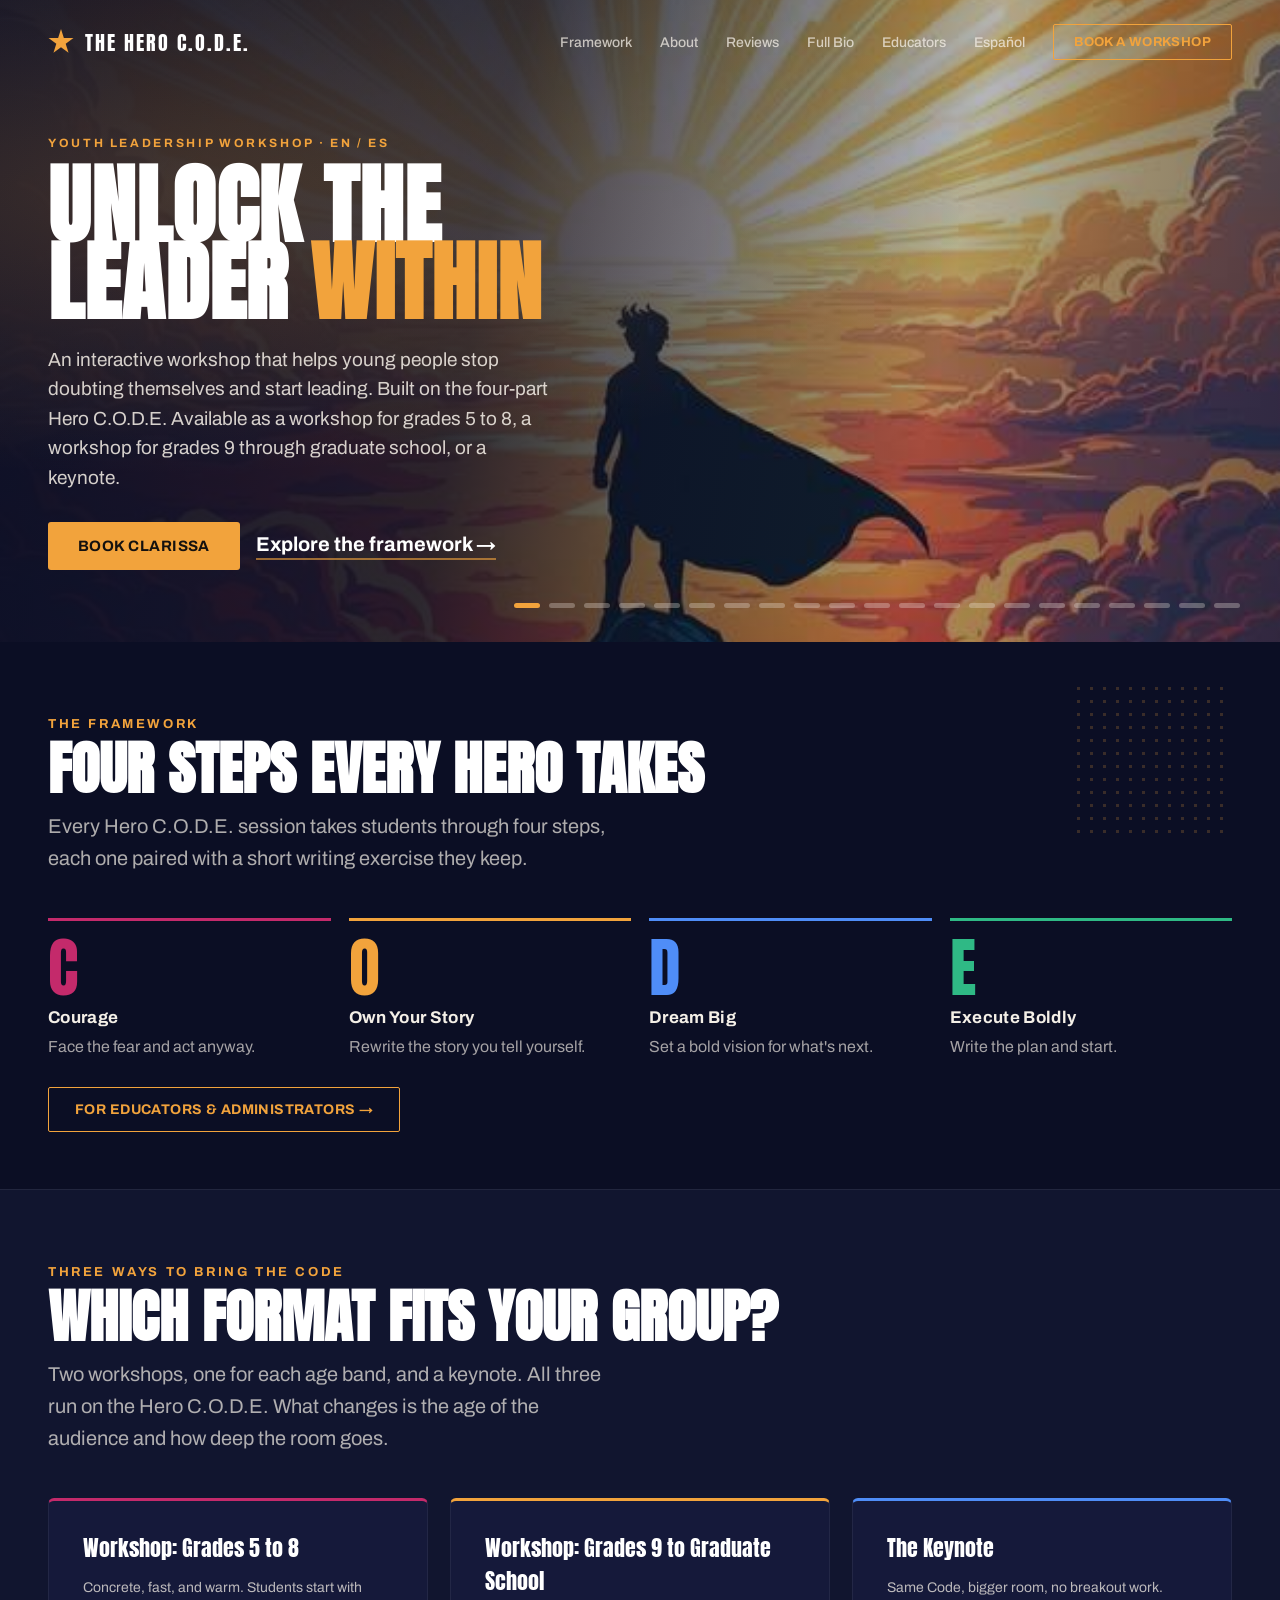
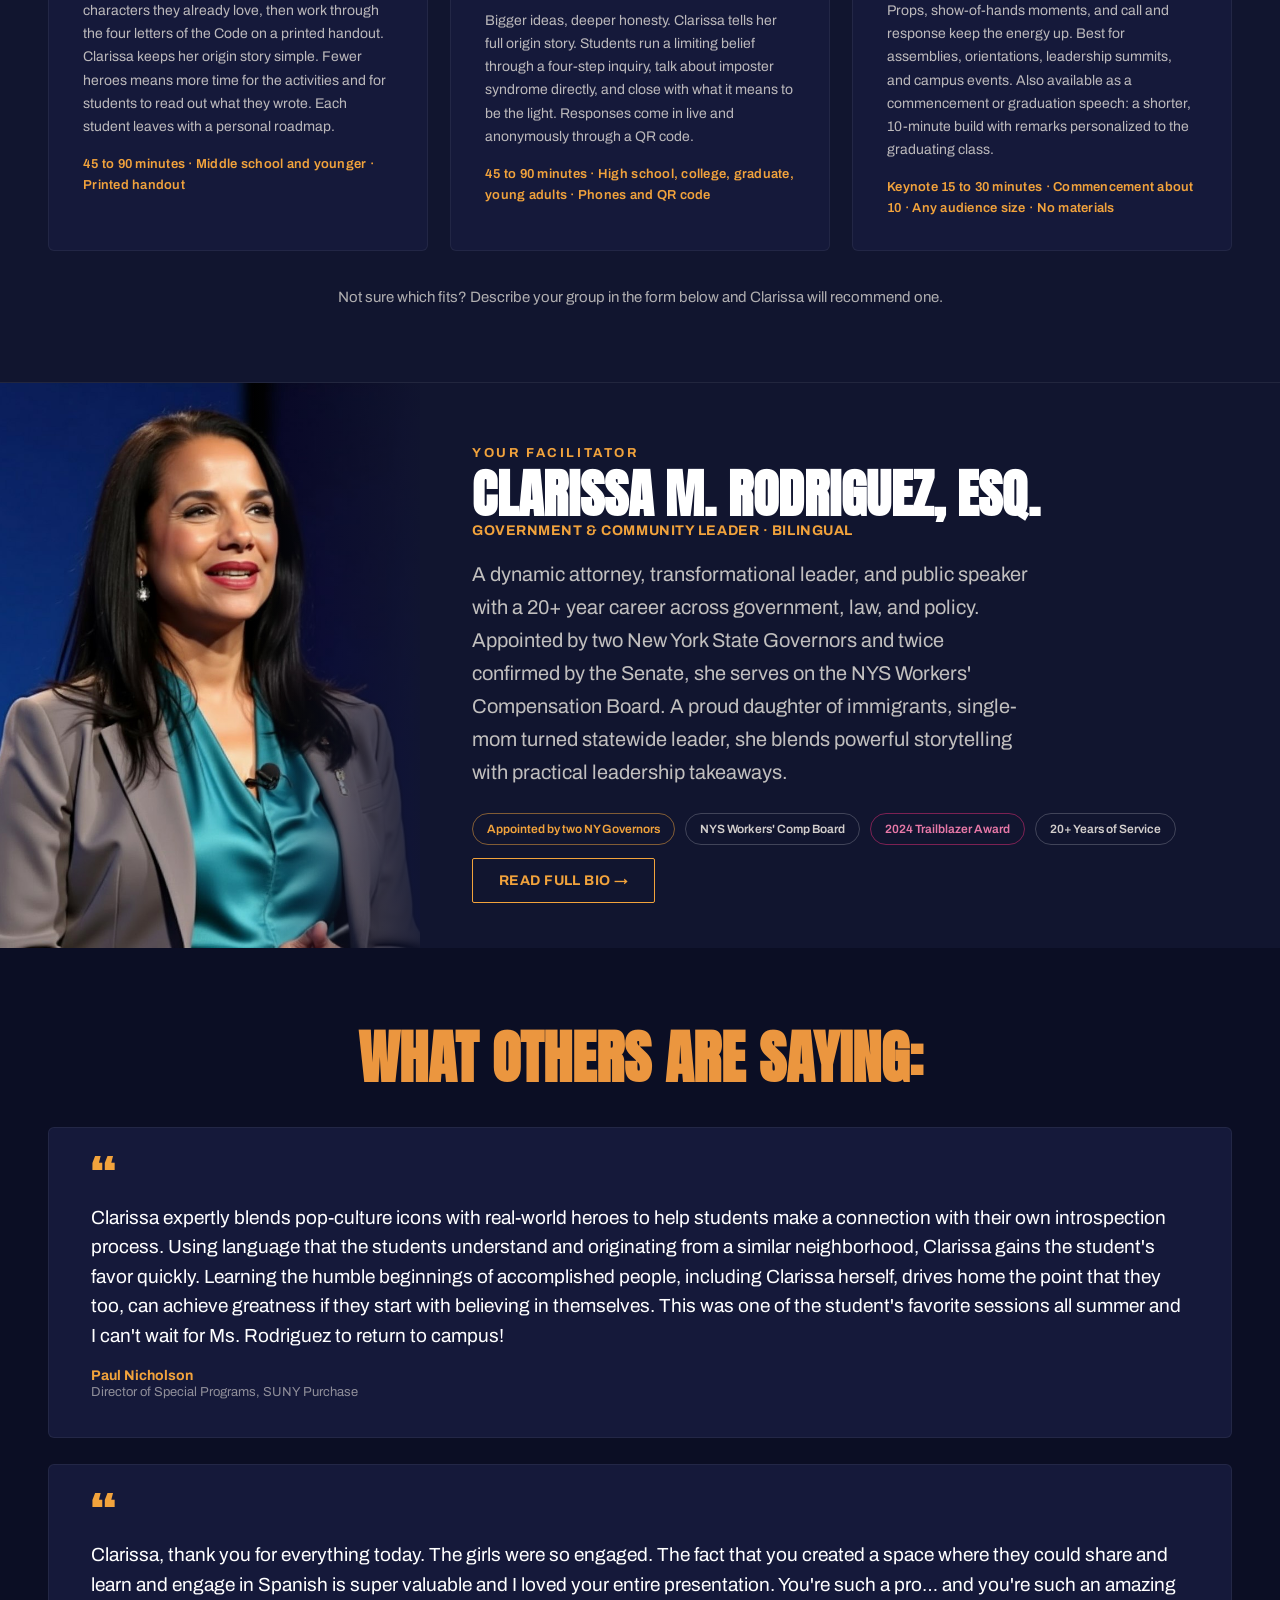
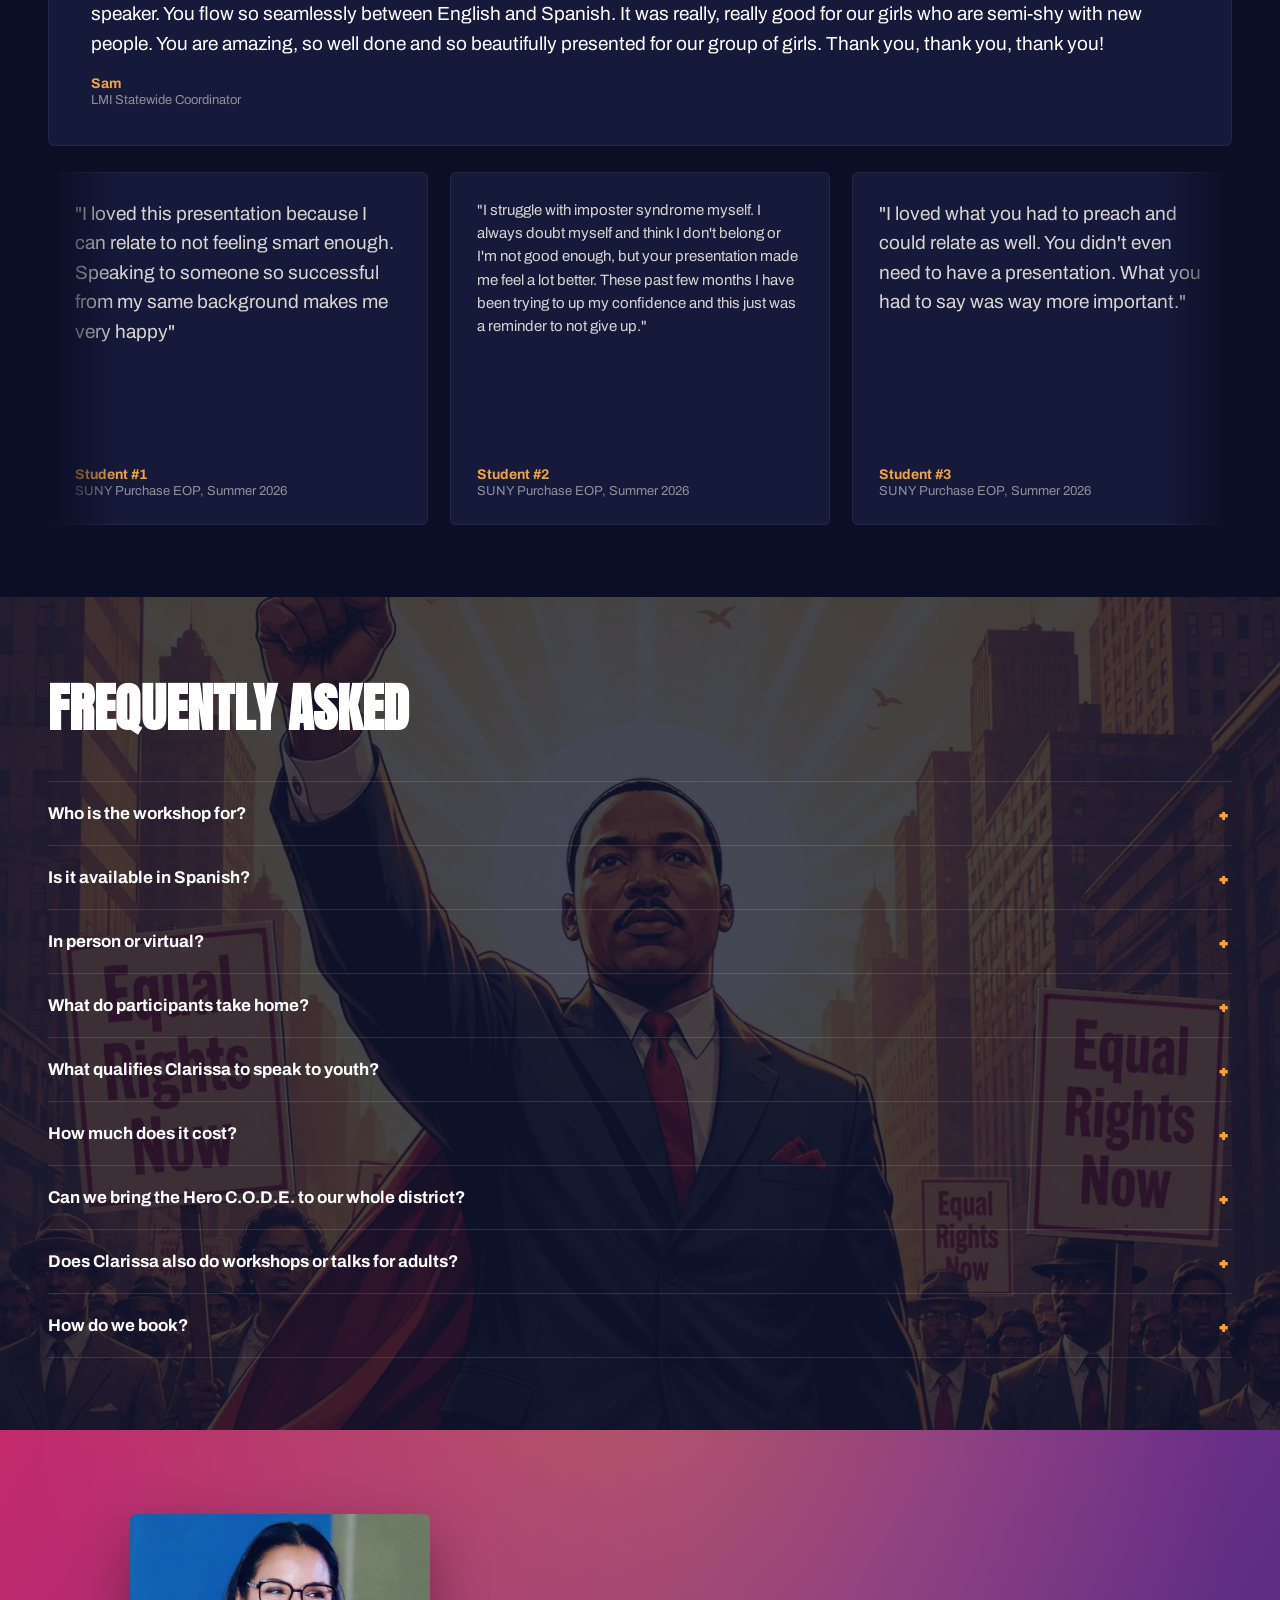
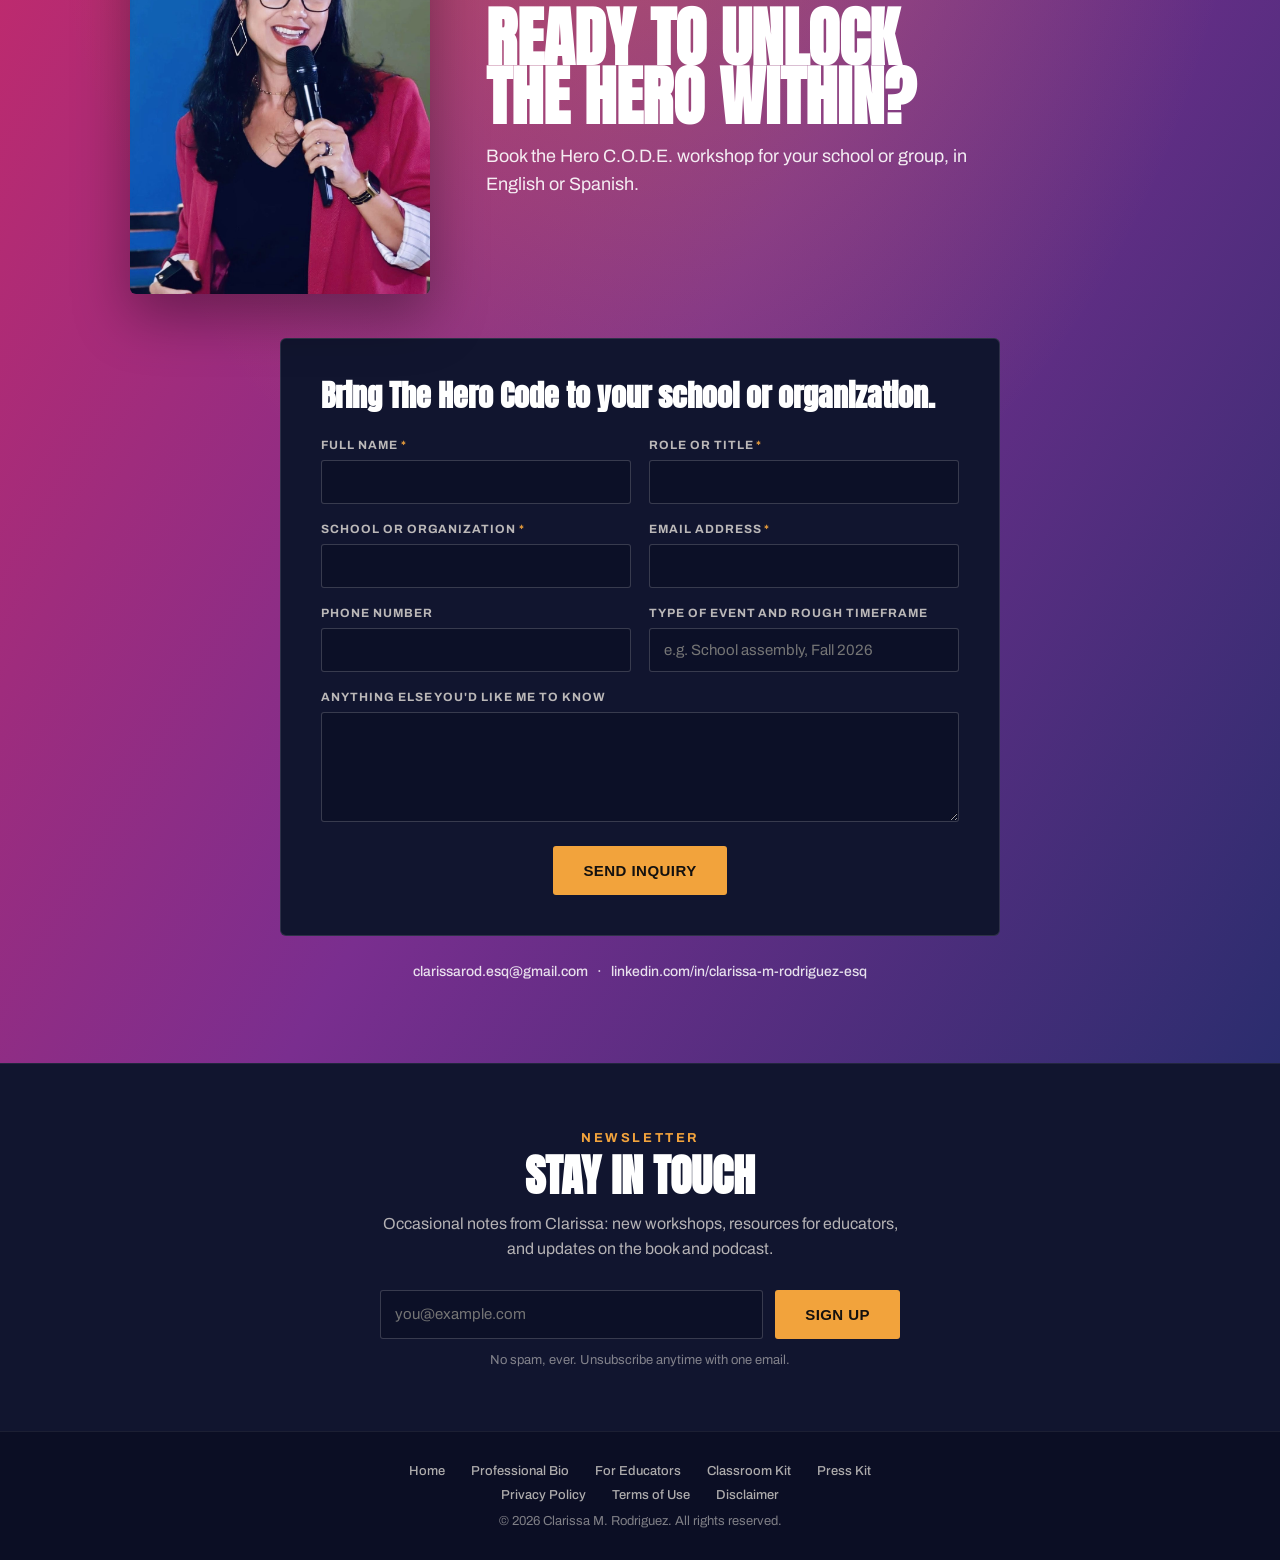
==== commit 3c616cf3: "Rebuild educators page around three offerings, add Classroom Kit Educators page now follows the v3 e" ====
--- a/index.html
+++ b/index.html
@@ -71,7 +71,7 @@
   <div class="hero__content">
     <span class="hero__kicker">Youth Leadership Workshop &middot; EN / ES</span>
     <h1 class="hero__title">UNLOCK THE<br>LEADER <em>WITHIN</em></h1>
-    <p class="hero__lede">An interactive workshop that helps young people stop doubting themselves and start leading. Built on the four-part Hero C.O.D.E. Available as a hands-on workshop or a keynote.</p>
+    <p class="hero__lede">An interactive workshop that helps young people stop doubting themselves and start leading. Built on the four-part Hero C.O.D.E. Available as a workshop for grades 5 to 8, a workshop for grades 9 through graduate school, or a keynote.</p>
     <div class="hero__actions">
       <a class="btn-primary" href="#contact">Book Clarissa</a>
       <a class="link-underline" href="#framework">Explore the framework &rarr;</a>
@@ -116,22 +116,27 @@
 
 <!-- ============ WORKSHOP OR KEYNOTE ============ -->
 <section class="formats" id="formats">
-  <span class="kicker">Two Ways to Bring the Code</span>
-  <h2>WORKSHOP OR KEYNOTE?</h2>
-  <p class="framework__intro">Both are built for young people and both run on the Hero C.O.D.E. The difference is how deep the room goes.</p>
-  <div class="card-grid">
-    <div class="info-card">
-      <h3>The Workshop</h3>
-      <p>The full experience. Every student writes, reflects, and shares. Four short exercises, one per letter of the Code, and each student leaves with a completed personal roadmap. Best for classrooms, mentoring programs, orientations, and any group ready to dig in.</p>
-      <p class="info-card__meta">45 to 90 minutes &middot; Any group size &middot; Handout or phone-based, depending on the group</p>
-    </div>
-    <div class="info-card">
+  <span class="kicker">Three Ways to Bring the Code</span>
+  <h2>WHICH FORMAT FITS YOUR GROUP?</h2>
+  <p class="framework__intro">Two workshops, one for each age band, and a keynote. All three run on the Hero C.O.D.E. What changes is the age of the audience and how deep the room goes.</p>
+  <div class="card-grid card-grid--3">
+    <div class="info-card info-card--magenta">
+      <h3>Workshop: Grades 5 to 8</h3>
+      <p>Concrete, fast, and warm. Students start with characters they already love, then work through the four letters of the Code on a printed handout. Clarissa keeps her origin story simple. Fewer heroes means more time for the activities and for students to read out what they wrote. Each student leaves with a personal roadmap.</p>
+      <p class="info-card__meta">45 to 90 minutes &middot; Middle school and younger &middot; Printed handout</p>
+    </div>
+    <div class="info-card info-card--gold">
+      <h3>Workshop: Grades 9 to Graduate School</h3>
+      <p>Bigger ideas, deeper honesty. Clarissa tells her full origin story. Students run a limiting belief through a four-step inquiry, talk about imposter syndrome directly, and close with what it means to be the light. Responses come in live and anonymously through a QR code.</p>
+      <p class="info-card__meta">45 to 90 minutes &middot; High school, college, graduate, young adults &middot; Phones and QR code</p>
+    </div>
+    <div class="info-card info-card--blue">
       <h3>The Keynote</h3>
-      <p>The same story and the same Code, delivered to a bigger room. Props, show-of-hands moments, and audience call-and-response keep it lively without breakout work. Best for assemblies, leadership summits, orientations, and campus events. A 15-minute version works beautifully as a graduation speech.</p>
-      <p class="info-card__meta">15 to 45 minutes &middot; Any audience size &middot; No materials required</p>
-    </div>
-  </div>
-  <p class="formats__note">Every session is built for the room. Clarissa adjusts length, activities, and format to your group's age, size, and setting. Middle schoolers work from a printed handout; college students and summit audiences use a QR code and their phones. Not sure which fits? Describe your group in the form below and she'll recommend one.</p>
+      <p>Same Code, bigger room, no breakout work. Props, show-of-hands moments, and call and response keep the energy up. Best for assemblies, orientations, leadership summits, and campus events. Also available as a commencement or graduation speech: a shorter, 10-minute build with remarks personalized to the graduating class.</p>
+      <p class="info-card__meta">Keynote 15 to 30 minutes &middot; Commencement about 10 &middot; Any audience size &middot; No materials</p>
+    </div>
+  </div>
+  <p class="formats__note">Not sure which fits? Describe your group in the form below and Clarissa will recommend one.</p>
 </section>
 
 <!-- ============ FACILITATOR BIO ============ -->
@@ -215,7 +220,7 @@
         <div class="quote-card quote-card--marquee">
           <p class="quote-card__text">"The Hero C.O.D.E. workshop was informative, engaging and transformative: it taught our participants key skills for actualizing their dreams and goals."</p>
           <p class="quote-card__name">Jennifer Rogers</p>
-          <p class="quote-card__role">Site Coordinator, NYC Public School MS-45</p>
+          <p class="quote-card__role">Site Coordinator, Statewide Youth Mentoring Program</p>
         </div>
         <div class="quote-card quote-card--marquee">
           <p class="quote-card__text">"An inspiring role model and a highly effective speaker, offering clear, practical guidance to help students prepare for life after graduation."</p>
@@ -271,7 +276,7 @@
         <div class="quote-card quote-card--marquee">
           <p class="quote-card__text">"The Hero C.O.D.E. workshop was informative, engaging and transformative: it taught our participants key skills for actualizing their dreams and goals."</p>
           <p class="quote-card__name">Jennifer Rogers</p>
-          <p class="quote-card__role">Site Coordinator, NYC Public School MS-45</p>
+          <p class="quote-card__role">Site Coordinator, Statewide Youth Mentoring Program</p>
         </div>
         <div class="quote-card quote-card--marquee">
           <p class="quote-card__text">"An inspiring role model and a highly effective speaker, offering clear, practical guidance to help students prepare for life after graduation."</p>
@@ -311,7 +316,7 @@
   <div class="faq__list">
     <details class="faq__item" name="faq">
       <summary class="faq__q">Who is the workshop for?</summary>
-      <p class="faq__a">Middle-school, high-school, college-age students and young adults. Content is tailored to your group's age and goals.</p>
+      <p class="faq__a">Young people from grades 5 through graduate school. There are two workshops, one for grades 5 to 8 and one for grades 9 through graduate school, plus a keynote or commencement address for any age.</p>
     </details>
     <details class="faq__item" name="faq">
       <summary class="faq__q">Is it available in Spanish?</summary>
@@ -323,7 +328,7 @@
     </details>
     <details class="faq__item" name="faq">
       <summary class="faq__q">What do participants take home?</summary>
-      <p class="faq__a">Workshop participants leave with their completed Hero C.O.D.E. handout, including the message they wrote from their future self. Educators receive follow-up discussion questions and a simple plan for keeping the Code alive in the weeks after the session.</p>
+      <p class="faq__a">Students in grades 5 to 8 leave with their completed printed handout, including the roadmap they wrote from their future self, and a certificate of achievement to post in class or hang at home. Students in grades 9 and up work through their phones and leave with a twenty-year vision and commitments they can act on now. Educators get discussion questions and a four-week plan for keeping the Code alive. It's all in the <a href="kit.html">Classroom Kit &rarr;</a></p>
     </details>
     <details class="faq__item" name="faq">
       <summary class="faq__q">What qualifies Clarissa to speak to youth?</summary>
@@ -331,11 +336,15 @@
     </details>
     <details class="faq__item" name="faq">
       <summary class="faq__q">How much does it cost?</summary>
-      <p class="faq__a">The workshop is free. In return, Clarissa appreciates your feedback on how to improve the program, and any other feedback you'd like to share.</p>
+      <p class="faq__a">Pricing depends on format, length, travel, and group size. <a href="#contact">Contact Clarissa</a> to talk through cost and packages. What she values most in return is honest feedback. Younger students fill out a printed form, older students respond through a QR code, and educators and administrators email her directly. Every host gets a copy of the results.</p>
+    </details>
+    <details class="faq__item" name="faq">
+      <summary class="faq__q">Can we bring the Hero C.O.D.E. to our whole district?</summary>
+      <p class="faq__a">Yes. A district licensing track is available to discuss. It can include facilitator guides, train-the-trainer certification, site licenses for multiple schools, and the full curriculum. <a href="#contact">Tell us about your district</a> in the form below and Clarissa will follow up.</p>
     </details>
     <details class="faq__item" name="faq">
       <summary class="faq__q">Does Clarissa also do workshops or talks for adults?</summary>
-      <p class="faq__a">The Hero C.O.D.E. is for young people. For executives, nonprofits, government leaders, and conferences, Clarissa's adult keynotes and leadership talks live at <a href="https://clarissaspeaks.com" target="_blank" rel="noopener">clarissaspeaks.com</a>.</p>
+      <p class="faq__a">The Hero C.O.D.E. is for young people. For executives, nonprofits, government leaders, and conferences, Clarissa's adult keynotes and leadership talks live at <a href="https://www.clarissaspeaks.com/" target="_blank" rel="noopener">clarissaspeaks.com</a>.</p>
     </details>
     <details class="faq__item" name="faq">
       <summary class="faq__q">How do we book?</summary>
@@ -400,7 +409,7 @@
     </div>
 
     <div class="contact__meta">
-      <a href="mailto:clarissa@theherocodetalk.com">clarissa@theherocodetalk.com</a>
+      <a href="mailto:clarissarod.esq@gmail.com">clarissarod.esq@gmail.com</a>
       &nbsp;&nbsp;&middot;&nbsp;&nbsp;
       <a href="https://linkedin.com/in/clarissa-m-rodriguez-esq" target="_blank" rel="noopener">linkedin.com/in/clarissa-m-rodriguez-esq</a>
     </div>
@@ -414,6 +423,7 @@
   <p class="newsletter__lede">Occasional notes from Clarissa: new workshops, resources for educators, and updates on the book and podcast.</p>
   <form class="newsletter__form" name="newsletter" method="POST" action="/thank-you-newsletter.html" data-netlify="true" netlify-honeypot="bot-field">
     <input type="hidden" name="form-name" value="newsletter">
+    <input type="hidden" name="source" value="homepage">
     <p class="hp-field">
       <label>Don't fill this out if you're human: <input name="bot-field"></label>
     </p>
@@ -429,6 +439,7 @@
     <a href="/">Home</a>
     <a href="bio.html">Professional Bio</a>
     <a href="educators.html">For Educators</a>
+    <a href="kit.html">Classroom Kit</a>
     <a href="press.html">Press Kit</a>
   </nav>
   <nav class="footer__links">
--- a/css/styles.css
+++ b/css/styles.css
@@ -1,5 +1,5 @@
 /* ============================================================
-   The Hero C.O.D.E. — Workshop Landing Page
+   The Hero C.O.D.E. | Workshop Landing Page
    Design tokens from the Claude Design handoff (hifi, 1180px)
    ============================================================ */
 
@@ -1149,6 +1149,7 @@
 
 .doc-section__body {
   flex: 1;
+  min-width: 0;
   font-size: 15px;
   line-height: 1.7;
   color: rgba(244,239,231,.78);
@@ -1448,6 +1449,84 @@
 .photo-card figcaption a:hover { text-decoration: underline; }
 
 .objective__star--green { background: var(--green); }
+.objective__star--magenta { background: var(--magenta); }
+.objective__star--gold { background: var(--gold); }
+
+/* ---------------- Educator page: offerings ---------------- */
+
+.format-table-wrap { overflow-x: auto; margin-top: 6px; }
+
+.format-table {
+  width: 100%;
+  border-collapse: collapse;
+  font-size: 14px;
+  line-height: 1.5;
+}
+
+.format-table th {
+  text-align: left;
+  font-size: 12px;
+  font-weight: 700;
+  letter-spacing: .12em;
+  text-transform: uppercase;
+  color: rgba(244,239,231,.6);
+  padding: 0 14px 10px 0;
+  border-bottom: 2px solid rgba(255,255,255,.14);
+}
+
+.format-table td {
+  padding: 14px 14px 14px 0;
+  border-bottom: 1px solid rgba(255,255,255,.08);
+  vertical-align: top;
+}
+
+.format-table td:first-child { font-weight: 700; }
+.format-table .txt-magenta { color: var(--magenta); }
+.format-table .txt-gold { color: var(--gold); }
+.format-table .txt-blue { color: var(--blue); }
+
+.objectives-group + .objectives-group { margin-top: 28px; }
+
+.objectives-group h3 {
+  margin: 0 0 12px;
+  font-size: 13px;
+  font-weight: 700;
+  letter-spacing: .12em;
+  text-transform: uppercase;
+}
+
+.objectives-group--magenta h3 { color: var(--magenta); }
+.objectives-group--gold h3 { color: var(--gold); }
+
+.goal-line {
+  font-style: italic;
+  color: #fff;
+}
+
+.coordinator-note {
+  margin: 0;
+  padding: 14px 18px;
+  border-left: 3px solid var(--gold);
+  background: rgba(242,163,60,.07);
+  font-size: 14px;
+  line-height: 1.6;
+}
+
+.card-grid--3 { grid-template-columns: repeat(3, 1fr); }
+
+.info-card--magenta { border-top: 3px solid var(--magenta); }
+.info-card--gold { border-top: 3px solid var(--gold); }
+.info-card--blue { border-top: 3px solid var(--blue); }
+
+.section-note {
+  margin: 0;
+  font-size: 14px;
+  line-height: 1.65;
+  color: rgba(244,239,231,.7);
+}
+
+.section-note a { color: var(--gold); font-weight: 700; }
+.section-note a:hover { text-decoration: underline; }
 
 /* ---------------- Newsletter signup ---------------- */
 
@@ -1547,7 +1626,7 @@
   .doc-section { flex-direction: column; gap: 18px; }
   .doc-sections > .doc-section:not(:first-child),
   .doc-sections--roomy > .doc-section:not(:first-child) { padding-top: 40px; }
-  .card-grid { grid-template-columns: 1fr; }
+  .card-grid, .card-grid--3 { grid-template-columns: 1fr; }
 }
 
 @media (max-width: 900px) {
@@ -1596,6 +1675,16 @@
   .newsletter { padding: 56px 24px; }
   .newsletter h2 { font-size: 36px; }
   .newsletter__form { flex-direction: column; }
+  .site-header { padding: 18px 24px; gap: 14px; flex-wrap: wrap; }
+  .site-header__actions { flex-wrap: wrap; gap: 10px; }
+  .format-table thead { display: none; }
+  .format-table tr { display: block; padding: 14px 0; border-bottom: 1px solid rgba(255,255,255,.08); }
+  .format-table td { display: block; padding: 2px 0; border: 0; }
+  .format-table td[data-label]::before {
+    content: attr(data-label) ": ";
+    font-weight: 700;
+    color: rgba(244,239,231,.55);
+  }
 }
 
 @media (max-width: 520px) {
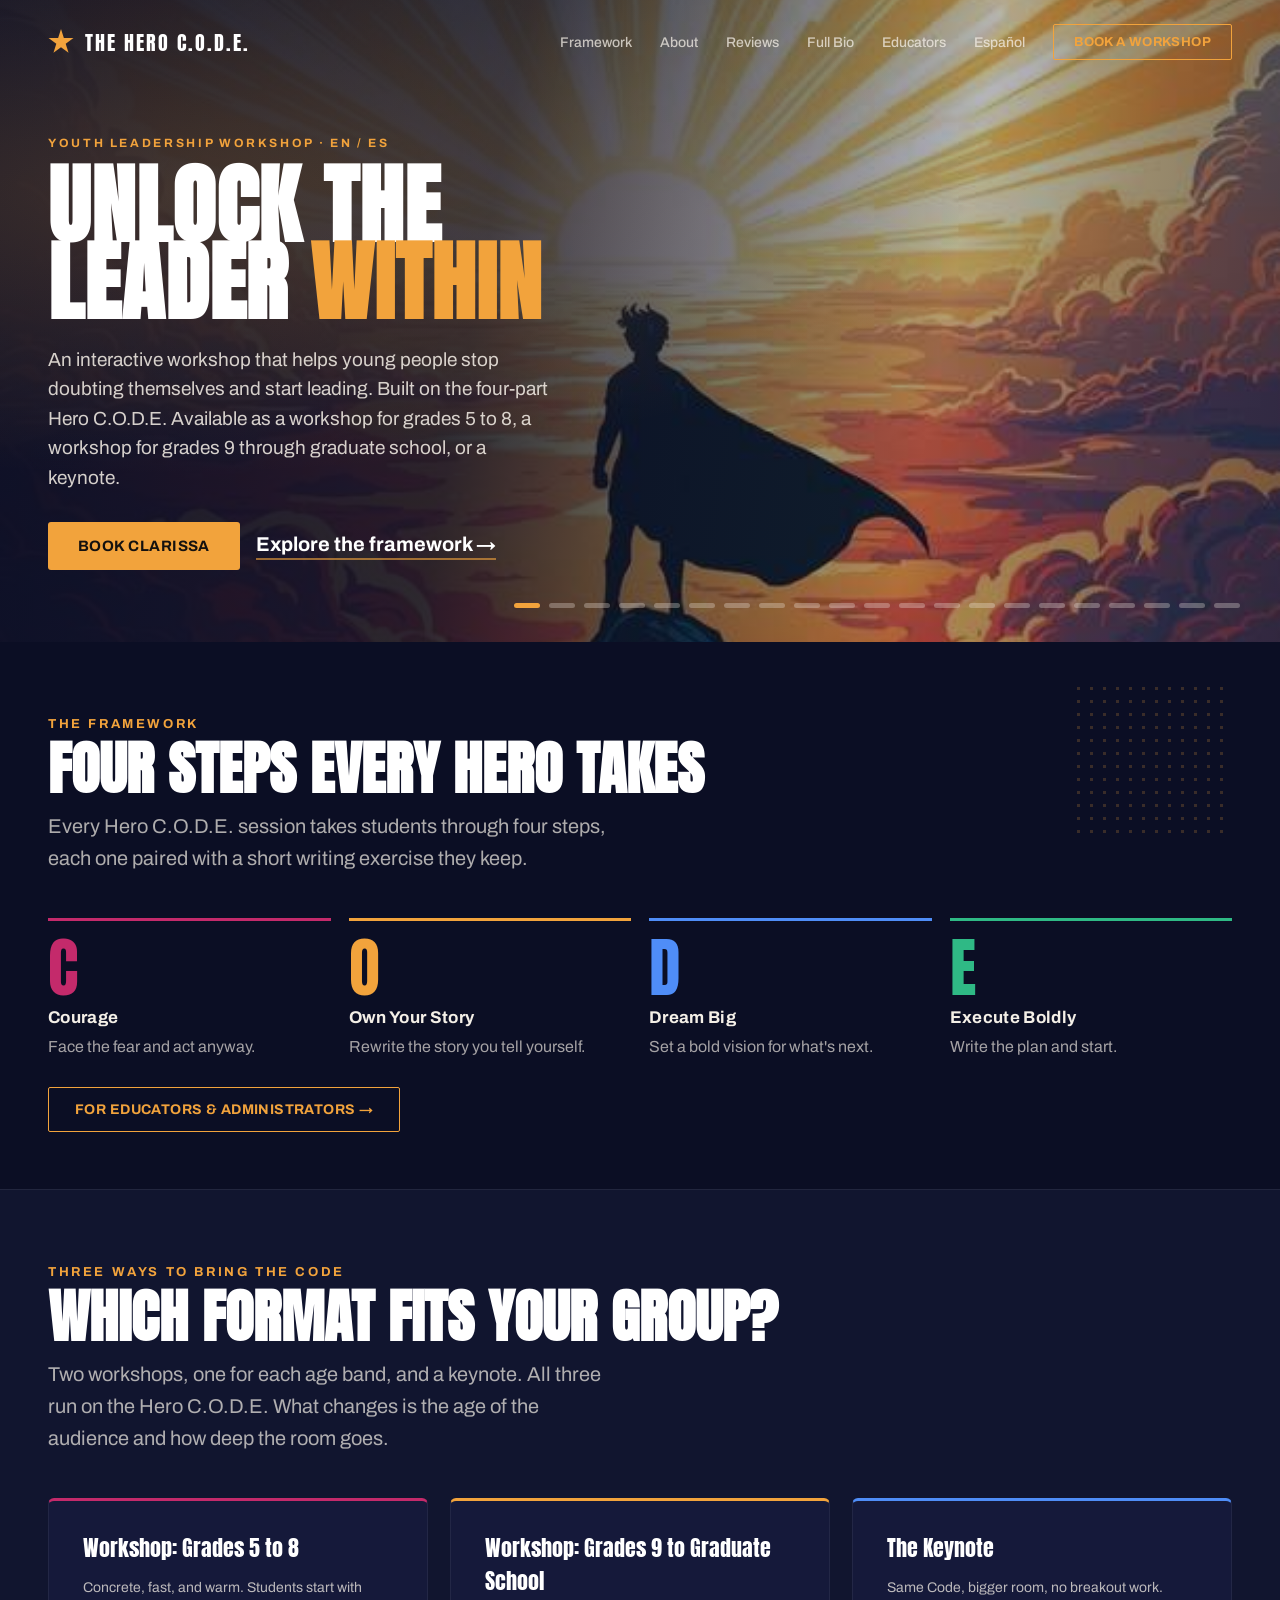
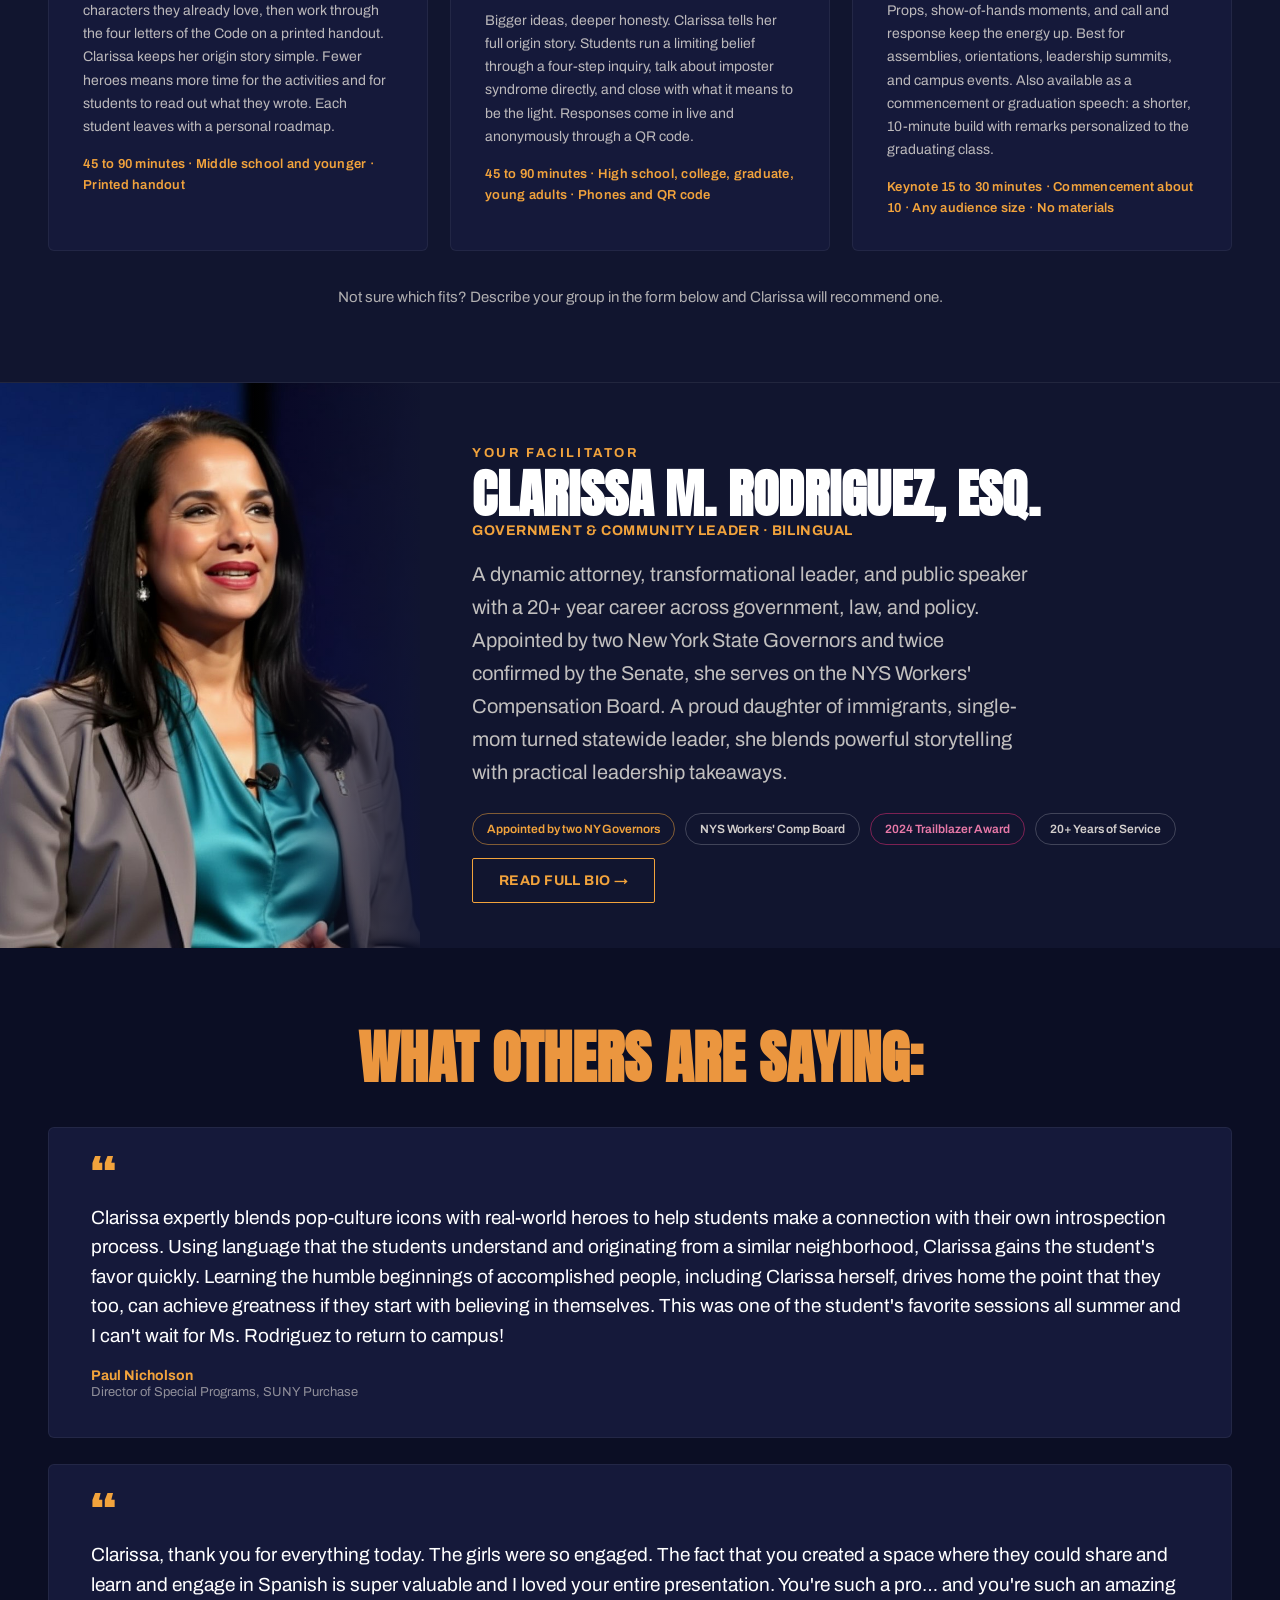
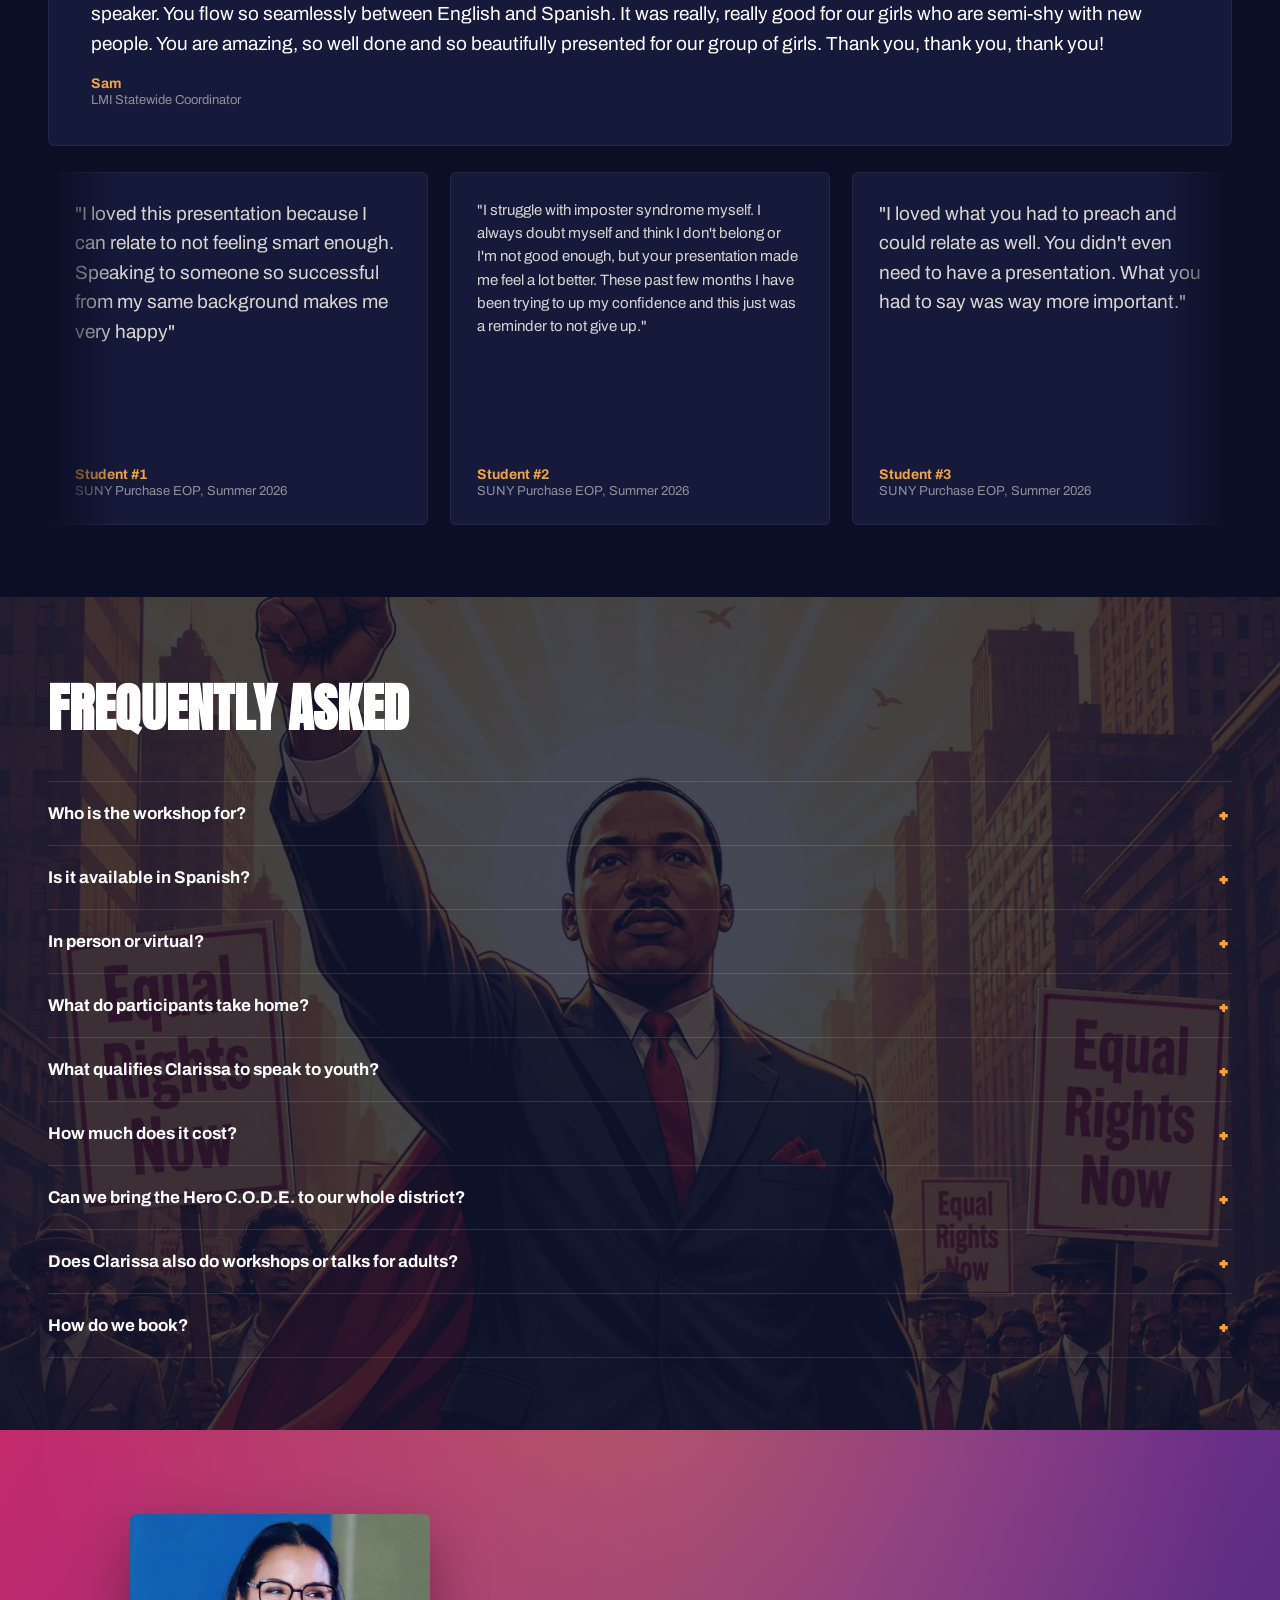
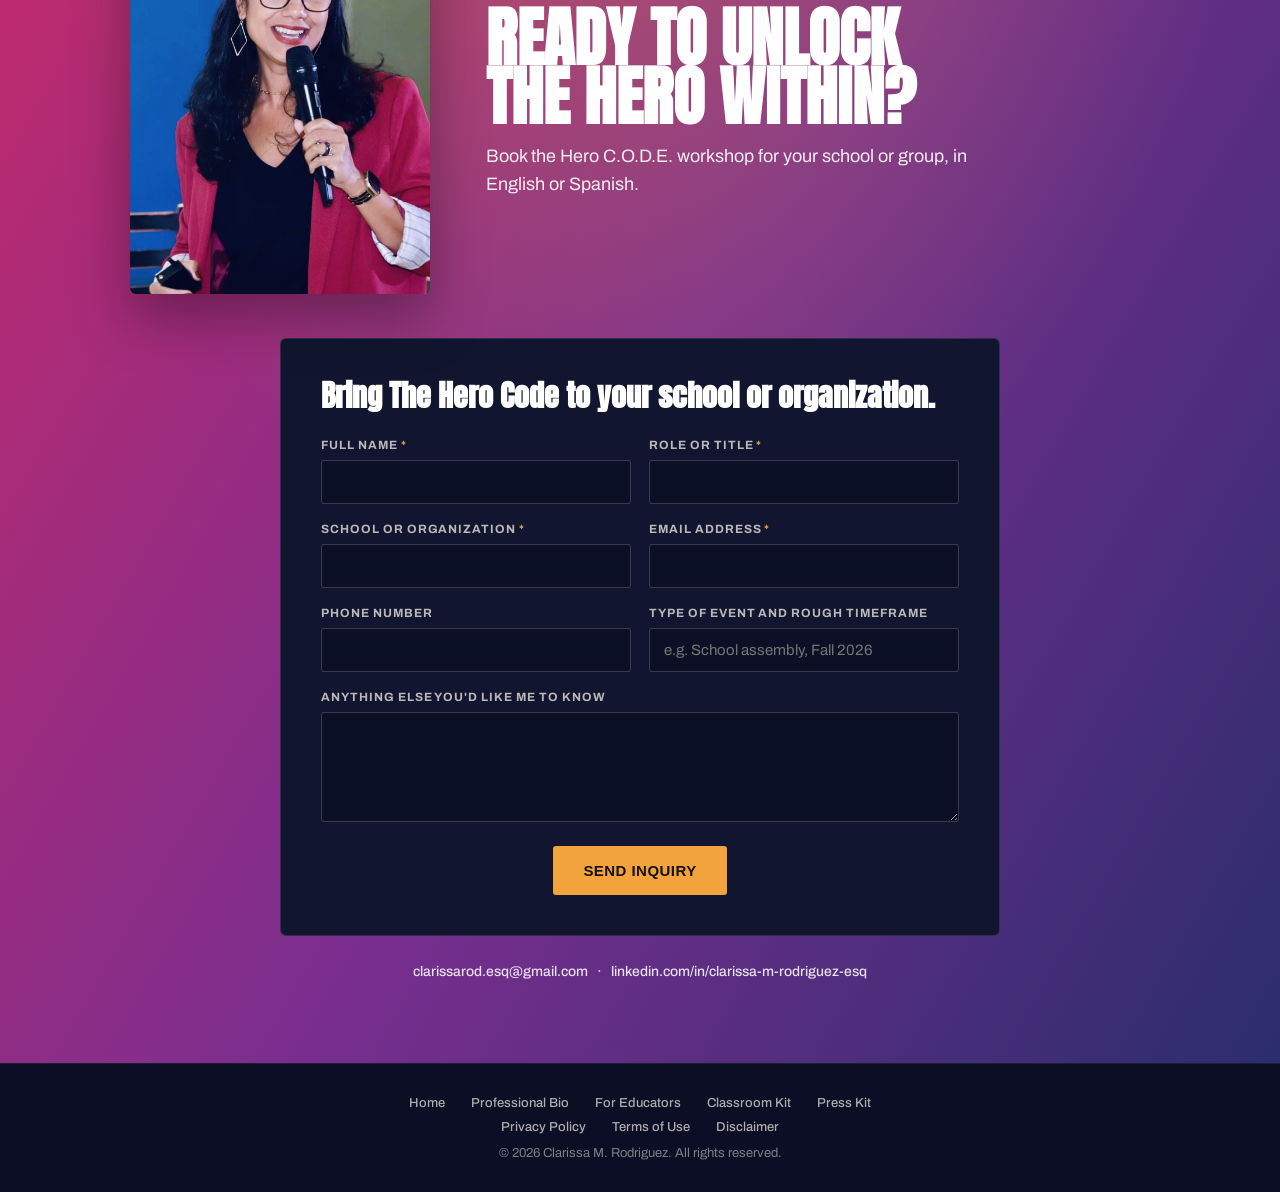
==== commit 378e331e: "Route booking CTAs to the contact form, remove the newsletter Booking buttons on press, educators, b" ====
--- a/index.html
+++ b/index.html
@@ -328,7 +328,7 @@
     </details>
     <details class="faq__item" name="faq">
       <summary class="faq__q">What do participants take home?</summary>
-      <p class="faq__a">Students in grades 5 to 8 leave with their completed printed handout, including the roadmap they wrote from their future self, and a certificate of achievement to post in class or hang at home. Students in grades 9 and up work through their phones and leave with a twenty-year vision and commitments they can act on now. Educators get discussion questions and a four-week plan for keeping the Code alive. It's all in the <a href="kit.html">Classroom Kit &rarr;</a></p>
+      <p class="faq__a">Students in grades 5 to 8 leave with their completed printed handout, including the roadmap they wrote from their future self, and a certificate of achievement to post in class or hang at home. Students in grades 9 and up work through their phones and leave with a twenty-year vision and commitments they can act on now. After the session, hosting educators receive discussion questions and a four-week plan for keeping the Code alive, as part of the <a href="kit.html">Classroom Kit &rarr;</a></p>
     </details>
     <details class="faq__item" name="faq">
       <summary class="faq__q">What qualifies Clarissa to speak to youth?</summary>
@@ -414,24 +414,6 @@
       <a href="https://linkedin.com/in/clarissa-m-rodriguez-esq" target="_blank" rel="noopener">linkedin.com/in/clarissa-m-rodriguez-esq</a>
     </div>
   </div>
-</section>
-
-<!-- ============ NEWSLETTER ============ -->
-<section class="newsletter" id="newsletter">
-  <span class="kicker">Newsletter</span>
-  <h2>STAY IN TOUCH</h2>
-  <p class="newsletter__lede">Occasional notes from Clarissa: new workshops, resources for educators, and updates on the book and podcast.</p>
-  <form class="newsletter__form" name="newsletter" method="POST" action="/thank-you-newsletter.html" data-netlify="true" netlify-honeypot="bot-field">
-    <input type="hidden" name="form-name" value="newsletter">
-    <input type="hidden" name="source" value="homepage">
-    <p class="hp-field">
-      <label>Don't fill this out if you're human: <input name="bot-field"></label>
-    </p>
-    <label class="sr-only" for="nl-email">Email address</label>
-    <input id="nl-email" type="email" name="email" required autocomplete="email" placeholder="you@example.com">
-    <button class="btn-primary" type="submit">Sign up</button>
-  </form>
-  <p class="newsletter__note">No spam, ever. Unsubscribe anytime with one email.</p>
 </section>
 
 <footer class="footer">
--- a/css/styles.css
+++ b/css/styles.css
@@ -1528,74 +1528,6 @@
 .section-note a { color: var(--gold); font-weight: 700; }
 .section-note a:hover { text-decoration: underline; }
 
-/* ---------------- Newsletter signup ---------------- */
-
-.newsletter {
-  background: var(--bg-secondary);
-  border-top: 1px solid rgba(255,255,255,.07);
-  padding: 64px 48px;
-  text-align: center;
-}
-
-.newsletter h2 {
-  font-family: 'Anton', sans-serif;
-  font-size: 44px;
-  line-height: .95;
-  margin: 10px 0 14px;
-  color: #fff;
-}
-
-.newsletter__lede {
-  margin: 0 auto;
-  max-width: 540px;
-  font-size: 16px;
-  line-height: 1.6;
-  color: rgba(244,239,231,.72);
-}
-
-.newsletter__form {
-  display: flex;
-  justify-content: center;
-  gap: 12px;
-  max-width: 520px;
-  margin: 28px auto 0;
-}
-
-.newsletter__form input[type="email"] {
-  flex: 1;
-  min-width: 0;
-  background: rgba(11,14,36,.65);
-  border: 1px solid rgba(255,255,255,.18);
-  border-radius: 3px;
-  color: var(--off-white);
-  font-family: 'Archivo', sans-serif;
-  font-size: 15px;
-  padding: 13px 14px;
-  transition: border-color .2s ease;
-}
-
-.newsletter__form input[type="email"]:focus {
-  outline: none;
-  border-color: var(--gold);
-}
-
-.newsletter__note {
-  margin: 14px auto 0;
-  font-size: 13px;
-  color: rgba(244,239,231,.5);
-}
-
-.sr-only {
-  position: absolute;
-  width: 1px;
-  height: 1px;
-  padding: 0;
-  margin: -1px;
-  overflow: hidden;
-  clip: rect(0 0 0 0);
-  white-space: nowrap;
-  border: 0;
-}
 
 /* ---------------- Reduced motion ---------------- */
 
@@ -1672,9 +1604,6 @@
   .page-cta { padding: 56px 24px; }
   .page-cta h2 { font-size: 38px; }
   .download-row { flex-direction: column; align-items: flex-start; gap: 14px; }
-  .newsletter { padding: 56px 24px; }
-  .newsletter h2 { font-size: 36px; }
-  .newsletter__form { flex-direction: column; }
   .site-header { padding: 18px 24px; gap: 14px; flex-wrap: wrap; }
   .site-header__actions { flex-wrap: wrap; gap: 10px; }
   .format-table thead { display: none; }
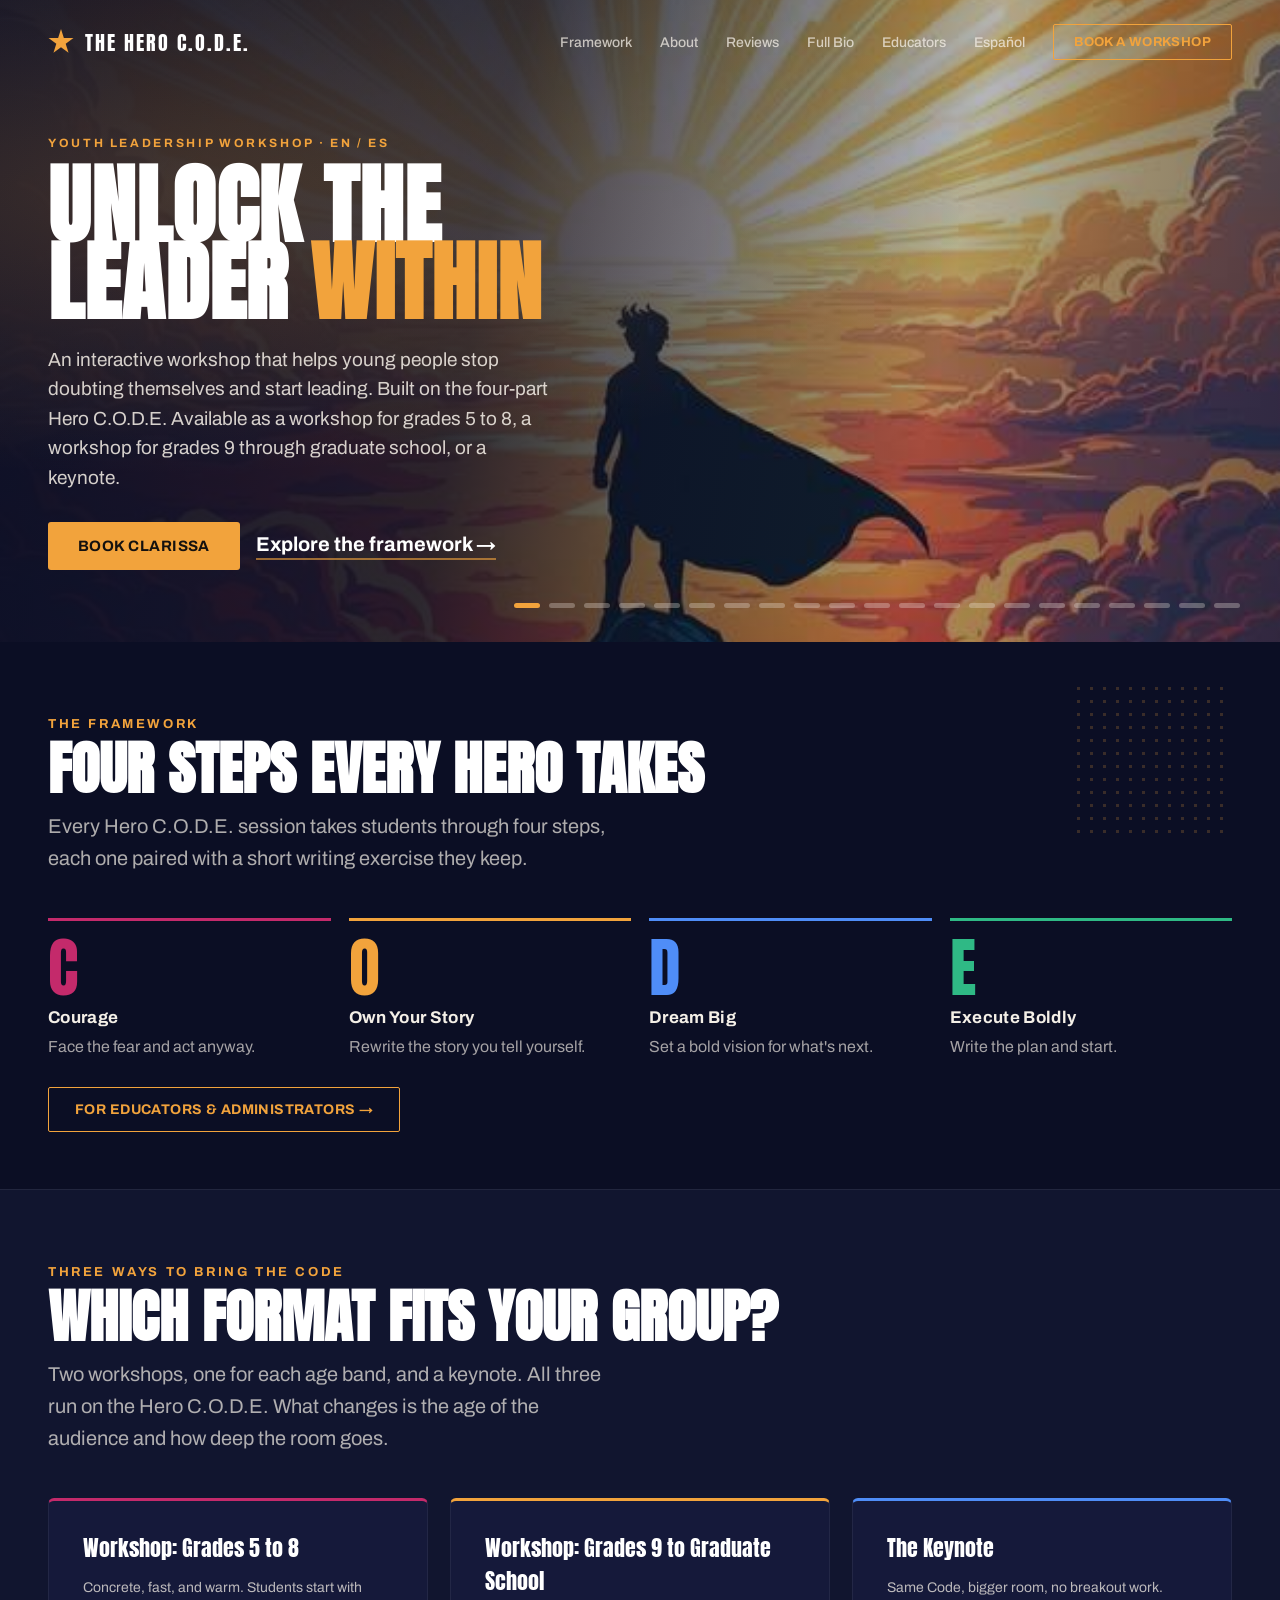
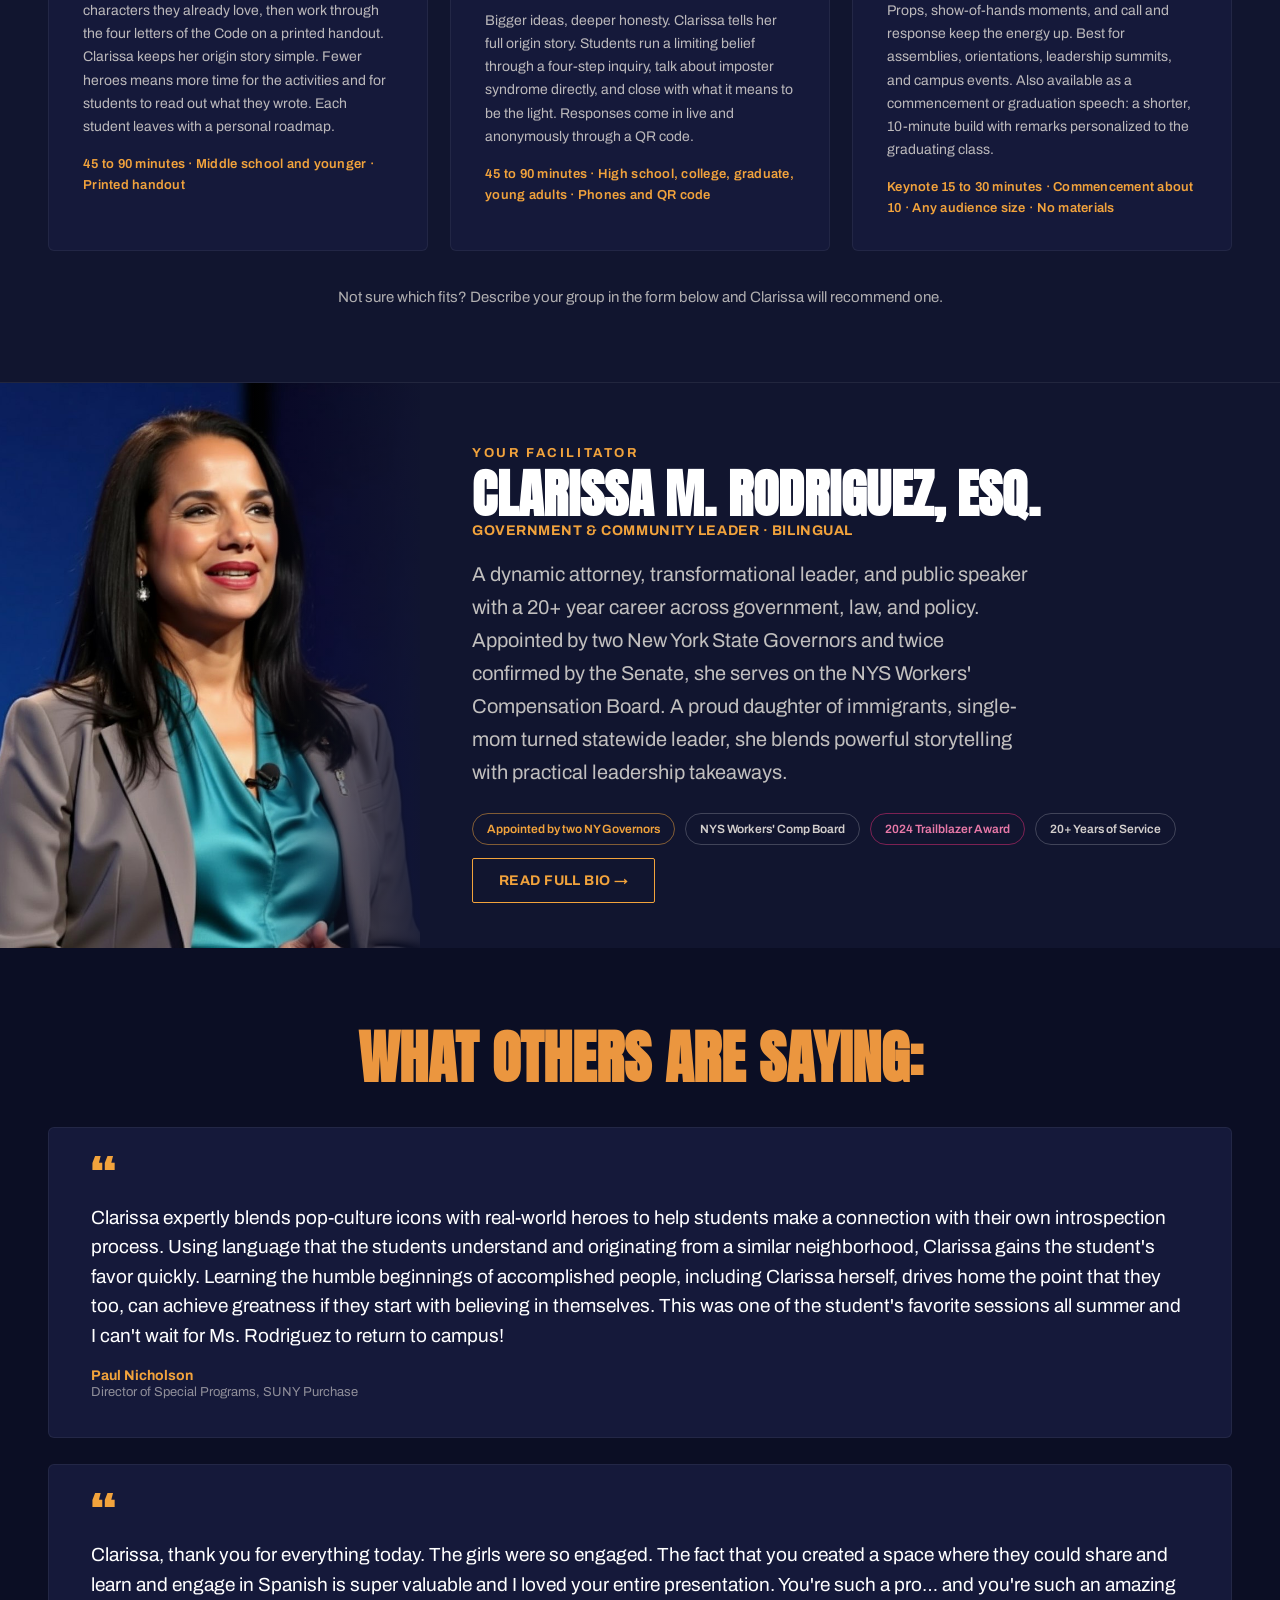
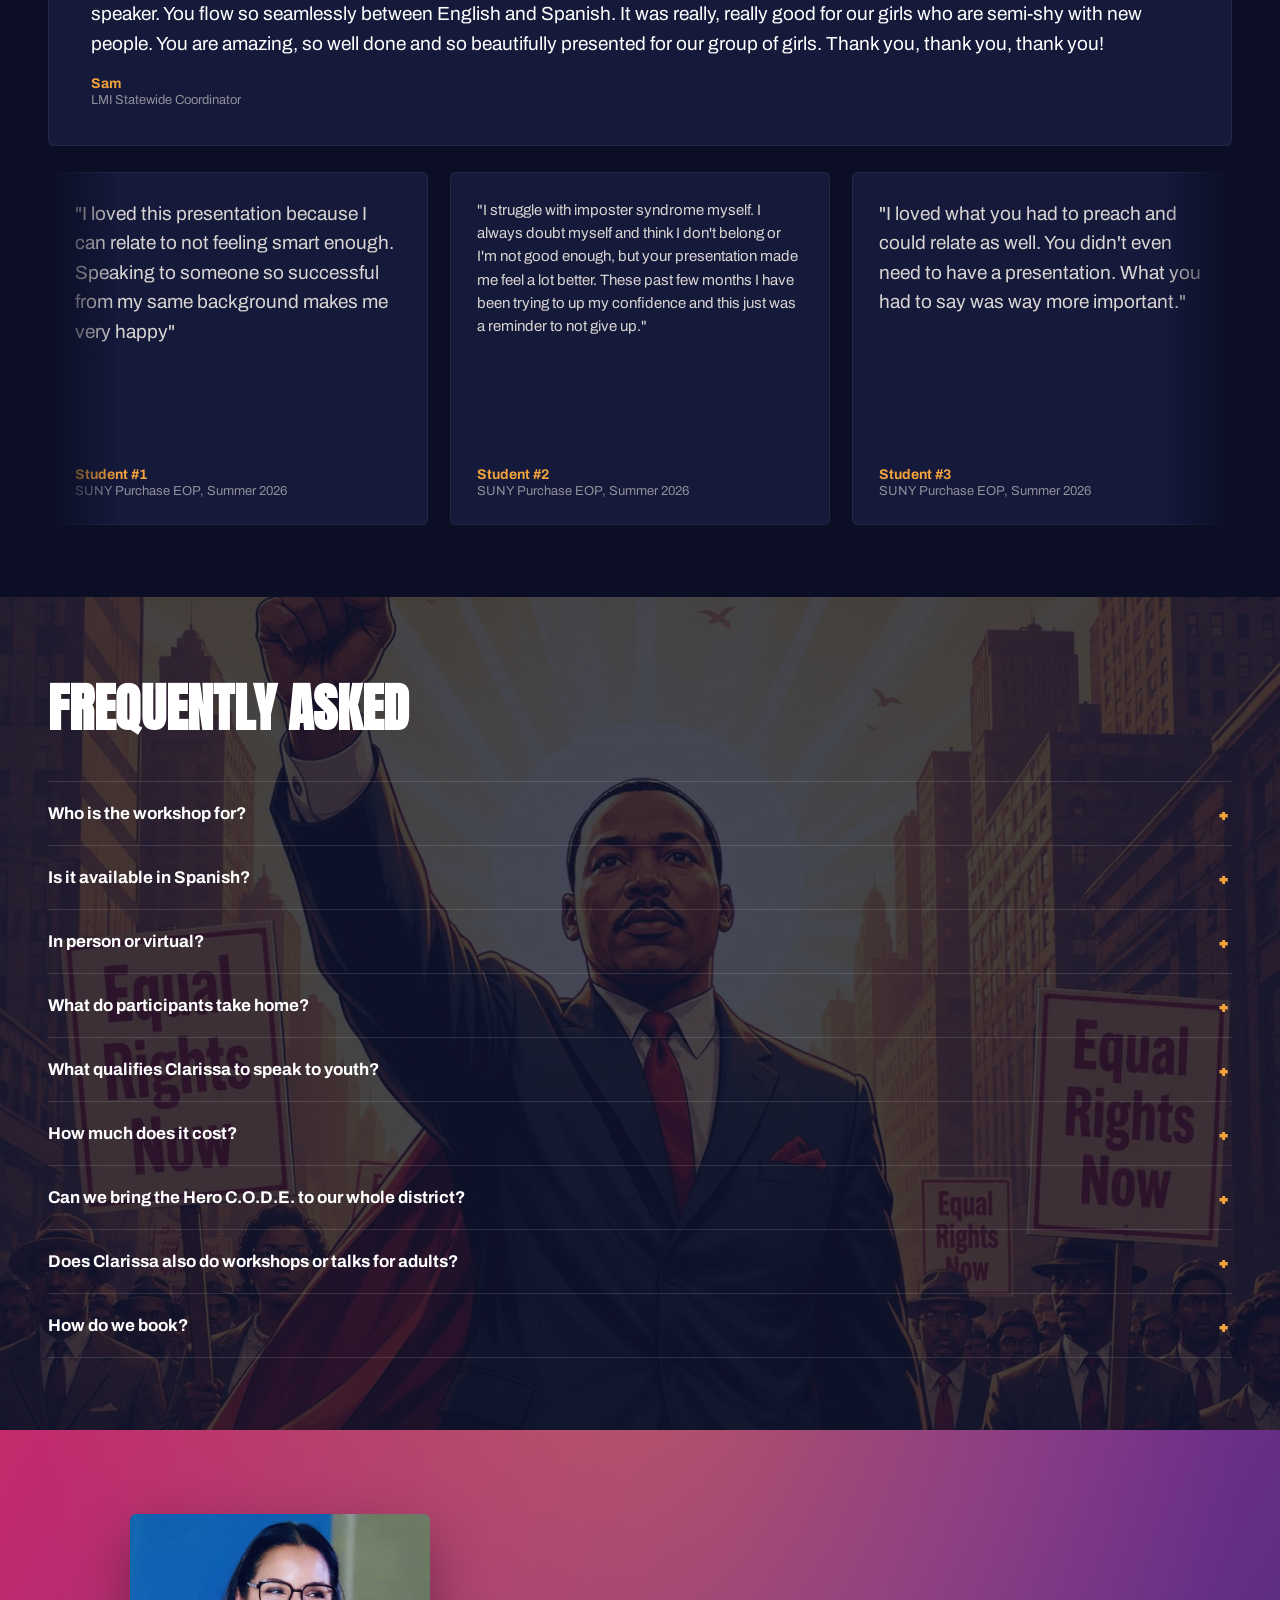
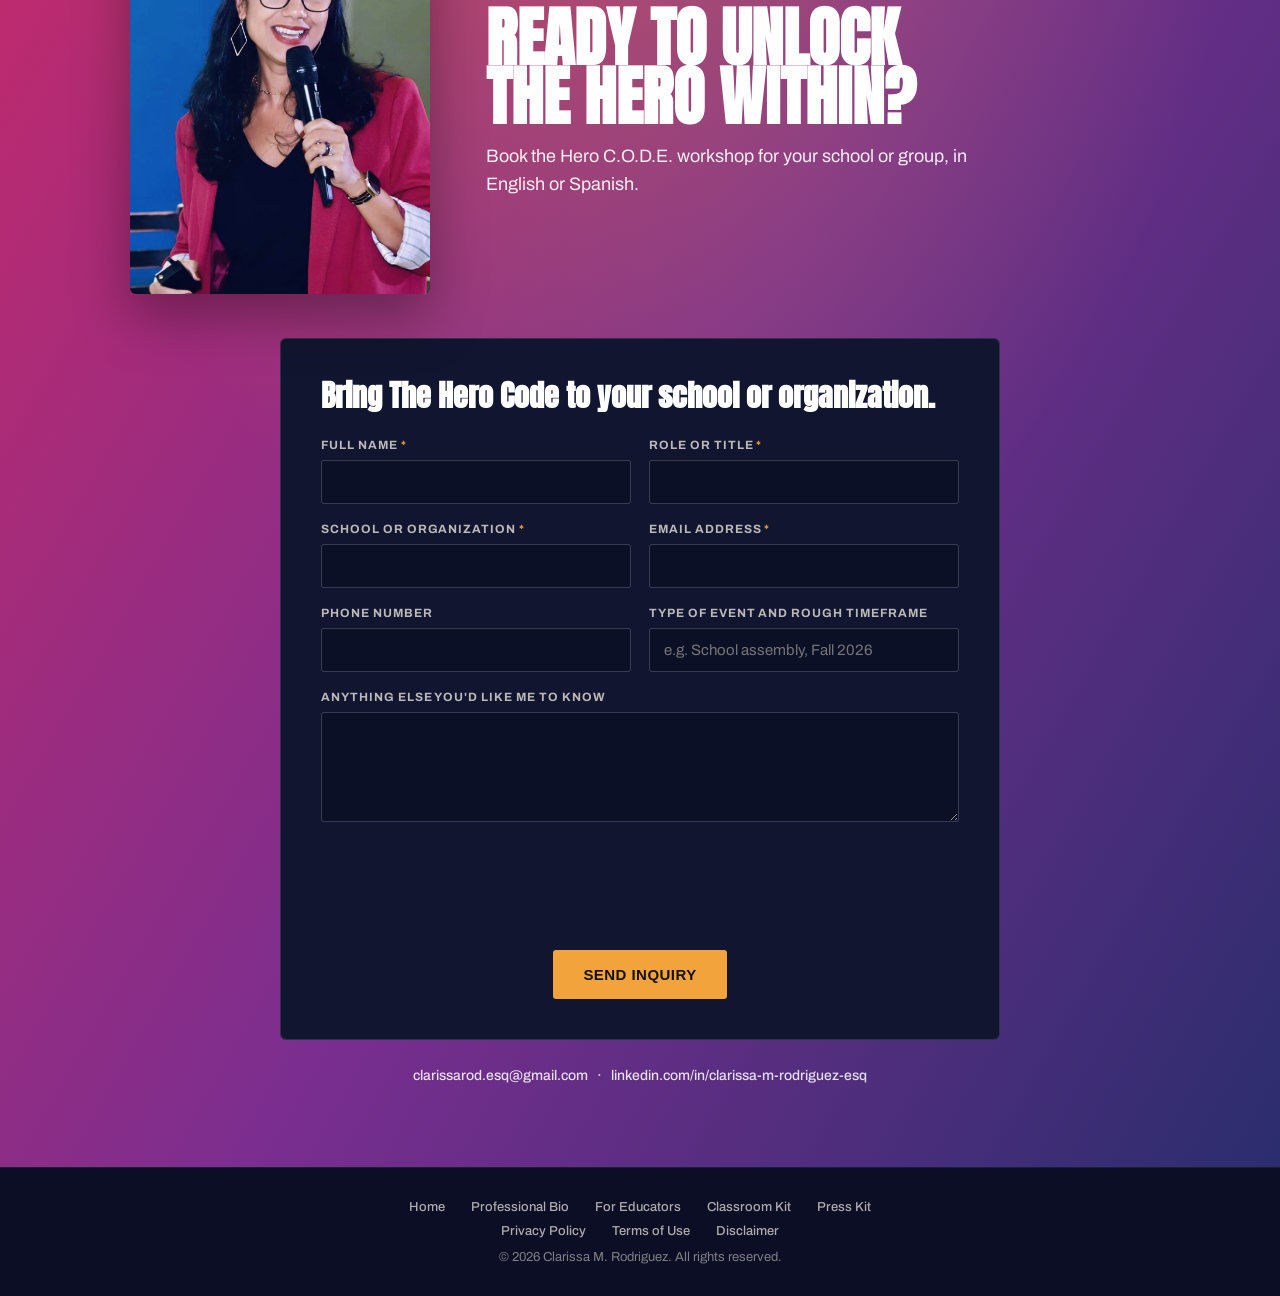
==== commit 39252d62: "Add Netlify reCAPTCHA to the contact form and rename it Bots were posting straight to the old form n" ====
--- a/index.html
+++ b/index.html
@@ -367,8 +367,8 @@
 
     <div class="contact__card">
       <h3>Bring The Hero Code to your school or organization.</h3>
-      <form name="herocode-inquiry" method="POST" action="/thank-you.html" data-netlify="true" netlify-honeypot="bot-field">
-        <input type="hidden" name="form-name" value="herocode-inquiry">
+      <form name="booking-inquiry-2026" method="POST" action="/thank-you.html" data-netlify="true" netlify-honeypot="bot-field" data-netlify-recaptcha="true">
+        <input type="hidden" name="form-name" value="booking-inquiry-2026">
         <p class="hp-field">
           <label>Don't fill this out if you're human: <input name="bot-field"></label>
         </p>
@@ -400,6 +400,9 @@
           <div class="form__field form__field--full">
             <label for="f-message">Anything else you'd like me to know</label>
             <textarea id="f-message" name="message" rows="5"></textarea>
+          </div>
+          <div class="form__captcha">
+            <div data-netlify-recaptcha="true"></div>
           </div>
           <div class="form__submit-row">
             <button class="btn-primary" type="submit">Send inquiry</button>
--- a/css/styles.css
+++ b/css/styles.css
@@ -810,6 +810,18 @@
   margin-top: 6px;
   text-align: center;
 }
+
+/* Netlify injects the reCAPTCHA widget (304 x 78) into this box */
+.form__captcha {
+  min-width: 0;
+  grid-column: 1 / -1;
+  display: flex;
+  justify-content: center;
+  min-height: 78px;
+  margin-top: 8px;
+}
+
+.form__captcha > div { flex: none; width: 304px; }
 
 .contact__meta {
   margin-top: 28px;
@@ -1617,6 +1629,14 @@
 }
 
 @media (max-width: 520px) {
+  /* The widget is fixed-width, so shrink it to fit narrow cards */
+  .form__captcha > div { transform: scale(.86); transform-origin: center top; }
+  .form__captcha { min-height: 69px; }
   .framework__grid { grid-template-columns: 1fr; }
   .hero__title { font-size: 44px; }
 }
+
+@media (max-width: 360px) {
+  .form__captcha > div { transform: scale(.76); }
+  .form__captcha { min-height: 60px; }
+}
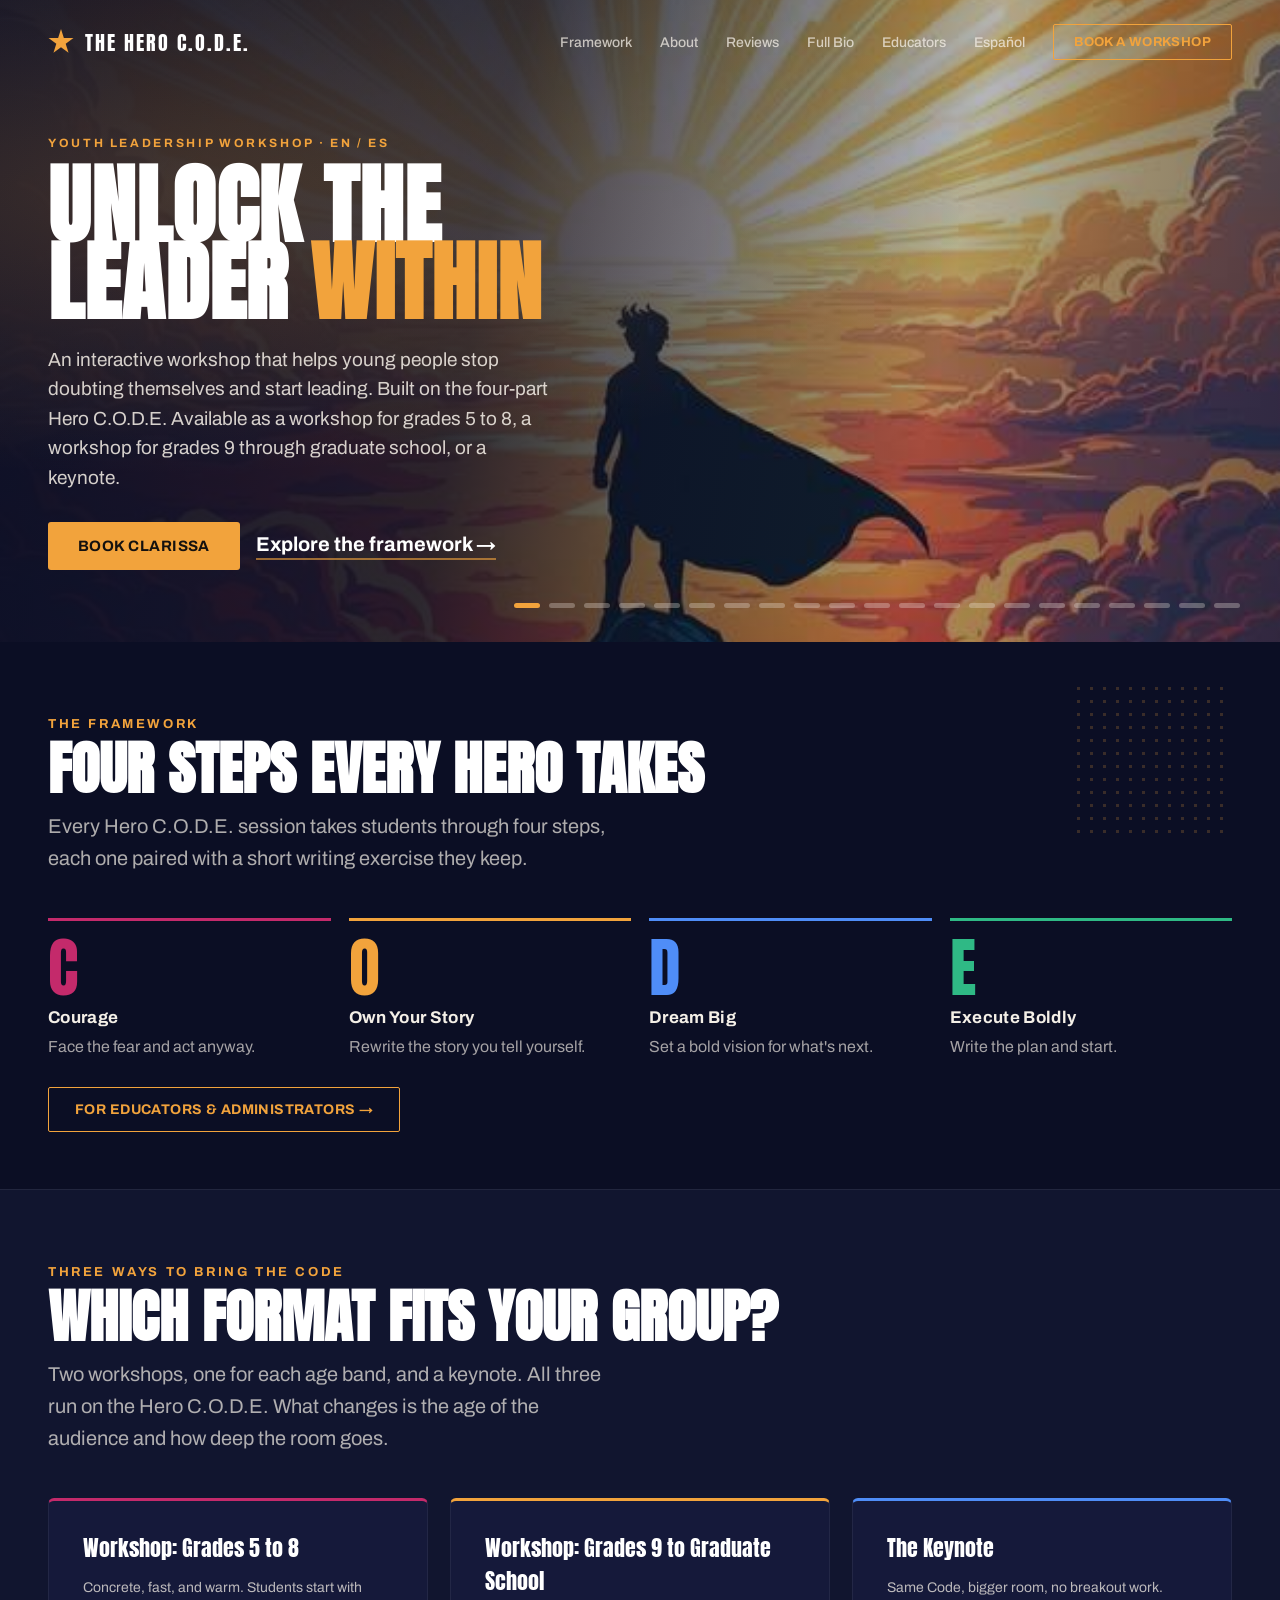
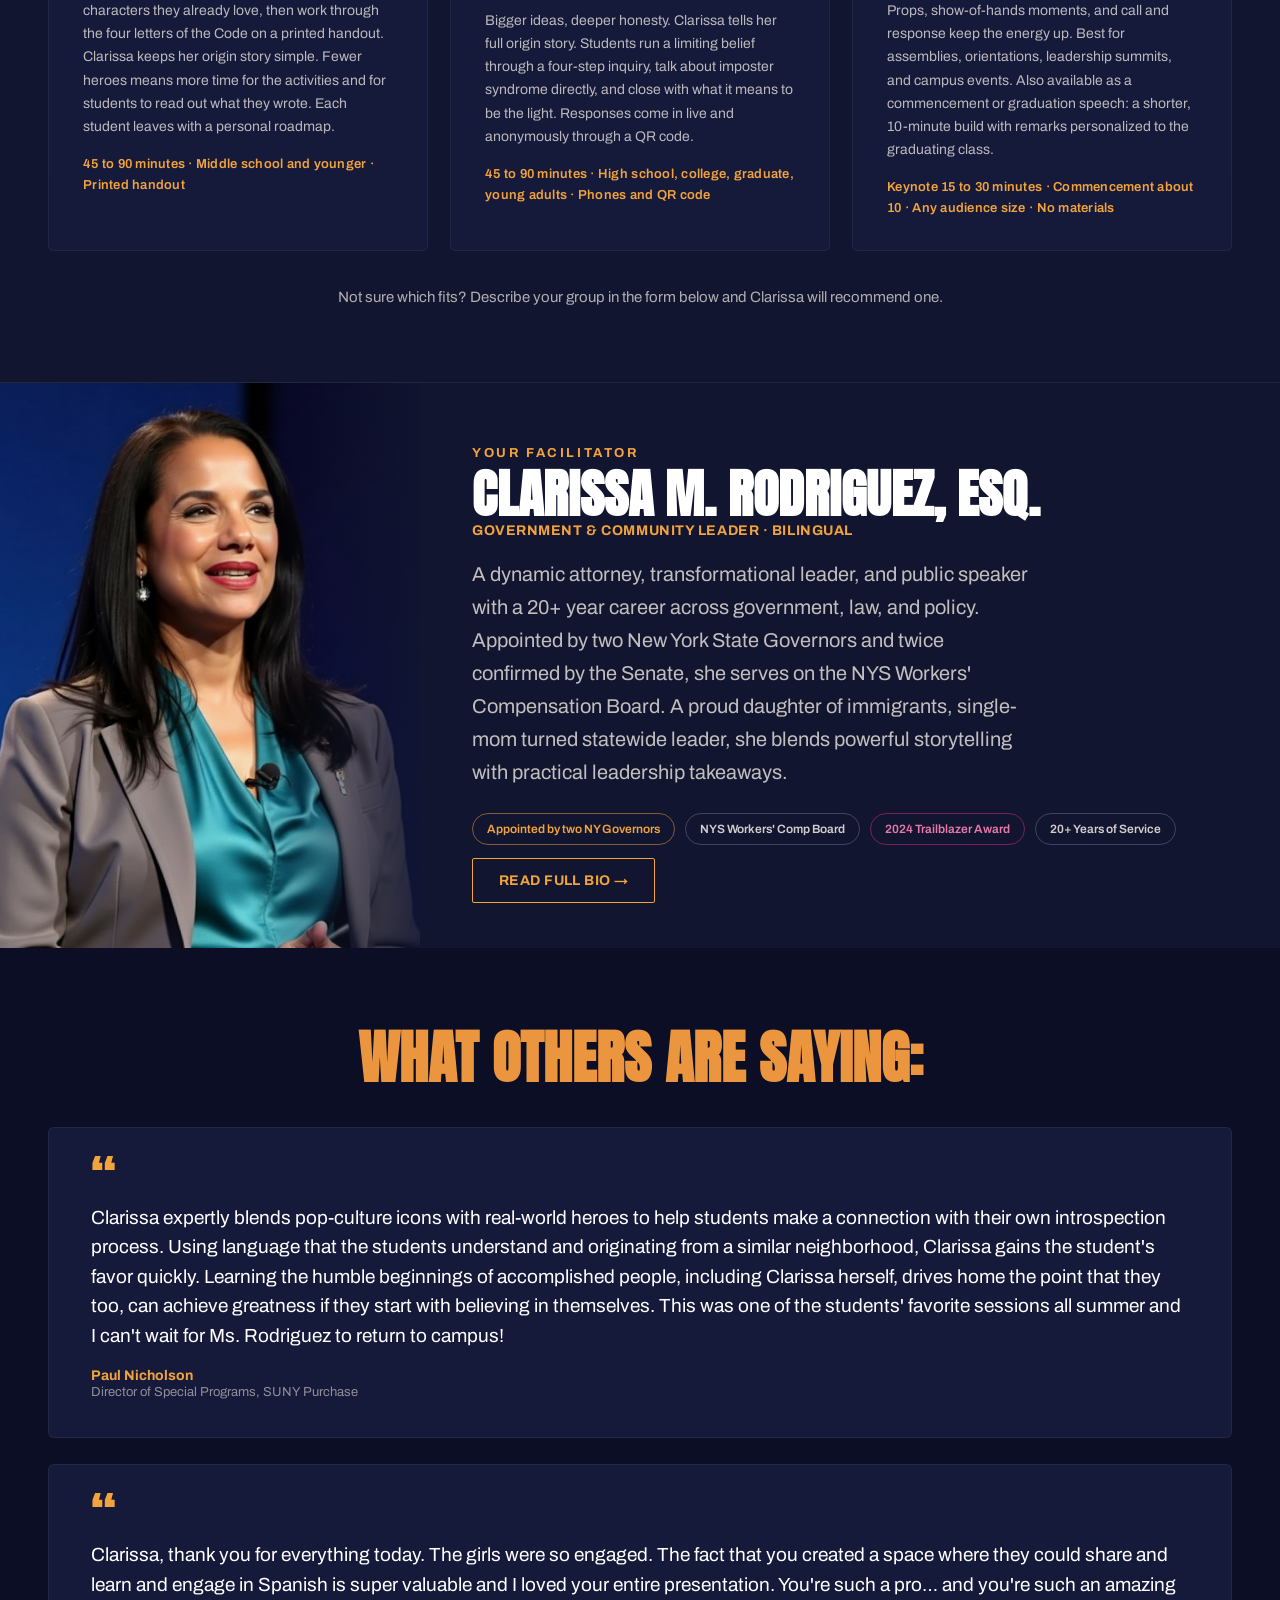
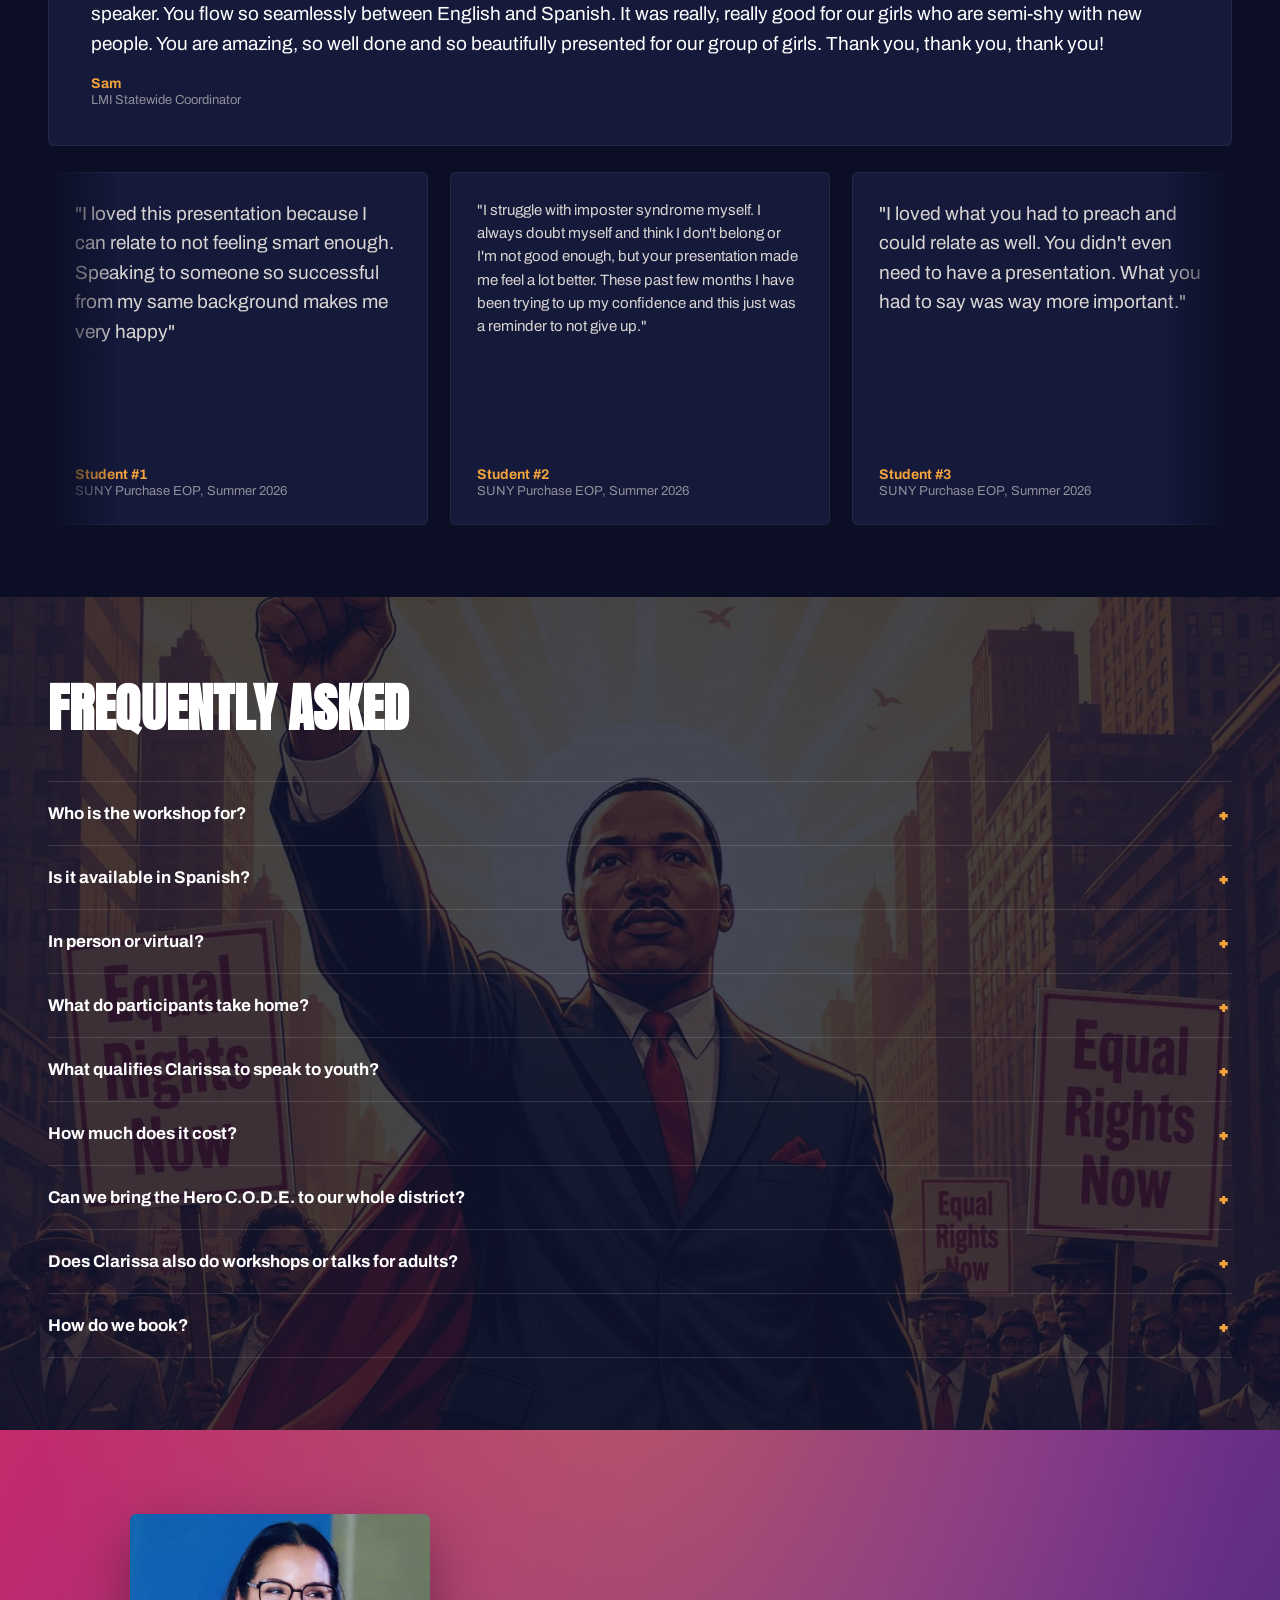
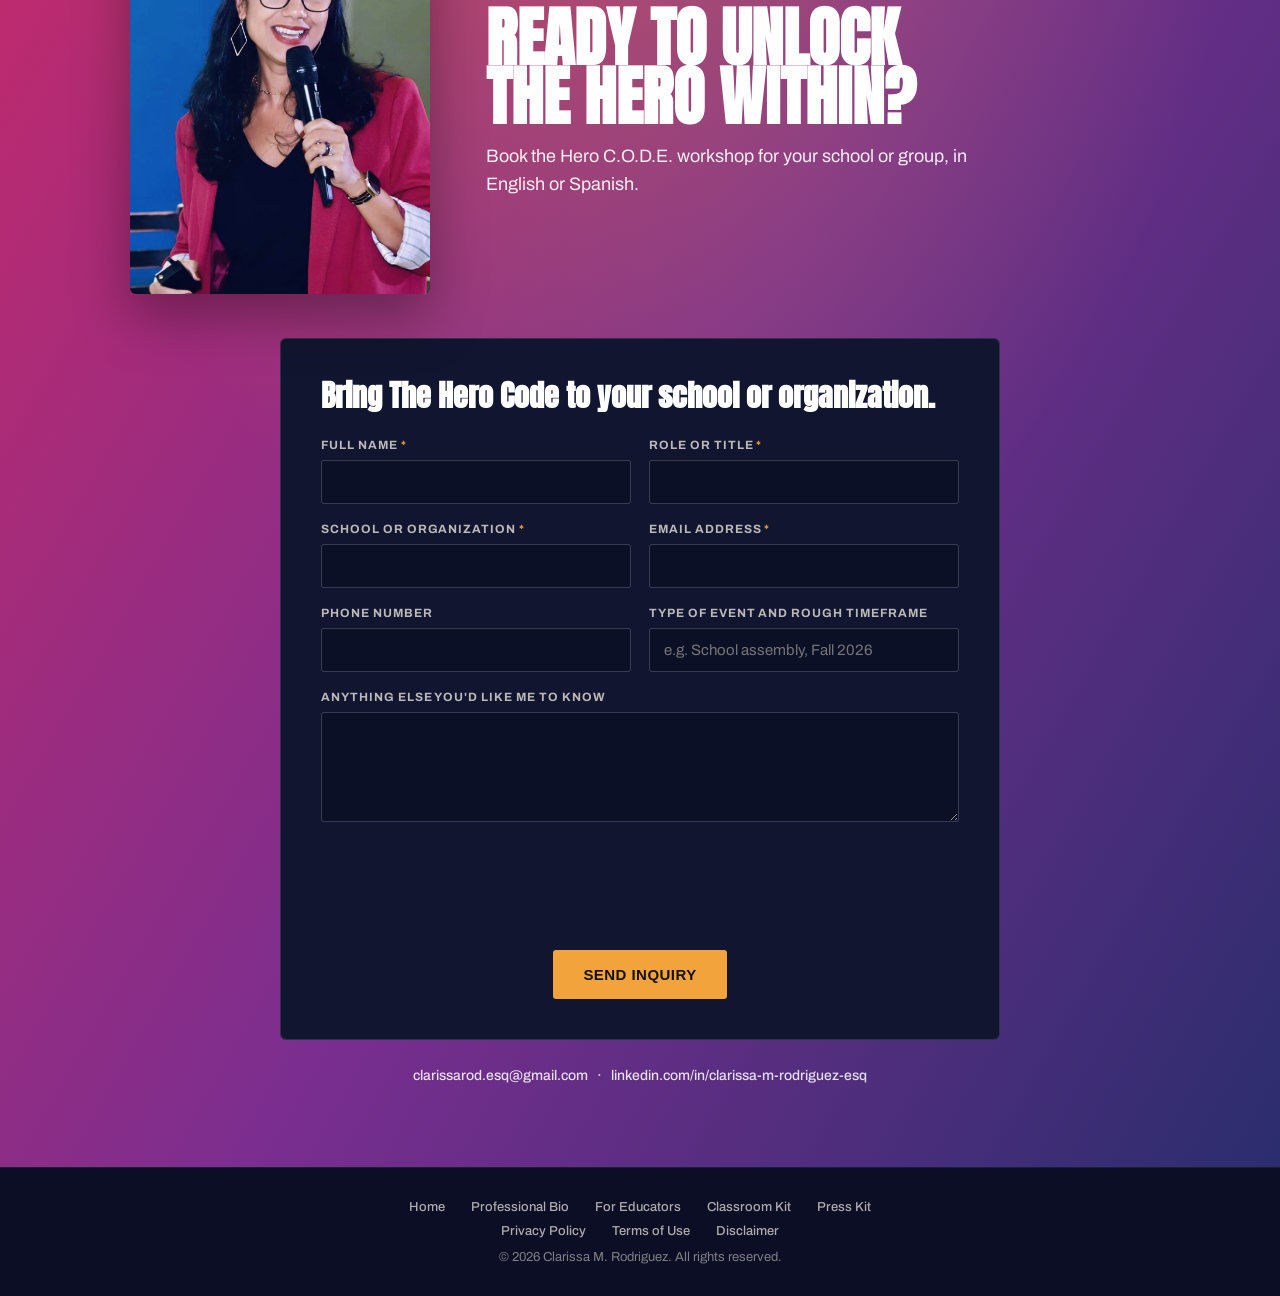
==== commit 339d1c86: "Fix students' possessive in the SUNY Purchase quote Co-Authored-By: Claude Opus 5.5 <noreply@anthrop" ====
--- a/index.html
+++ b/index.html
@@ -169,7 +169,7 @@
   </div>
   <div class="quote-card quote-card--featured">
     <div class="quote-card__mark" aria-hidden="true">&ldquo;</div>
-    <p class="quote-card__text">Clarissa expertly blends pop-culture icons with real-world heroes to help students make a connection with their own introspection process. Using language that the students understand and originating from a similar neighborhood, Clarissa gains the student's favor quickly. Learning the humble beginnings of accomplished people, including Clarissa herself, drives home the point that they too, can achieve greatness if they start with believing in themselves. This was one of the student's favorite sessions all summer and I can't wait for Ms. Rodriguez to return to campus!</p>
+    <p class="quote-card__text">Clarissa expertly blends pop-culture icons with real-world heroes to help students make a connection with their own introspection process. Using language that the students understand and originating from a similar neighborhood, Clarissa gains the student's favor quickly. Learning the humble beginnings of accomplished people, including Clarissa herself, drives home the point that they too, can achieve greatness if they start with believing in themselves. This was one of the students' favorite sessions all summer and I can't wait for Ms. Rodriguez to return to campus!</p>
     <p class="quote-card__name">Paul Nicholson</p>
     <p class="quote-card__role">Director of Special Programs, SUNY Purchase</p>
   </div>
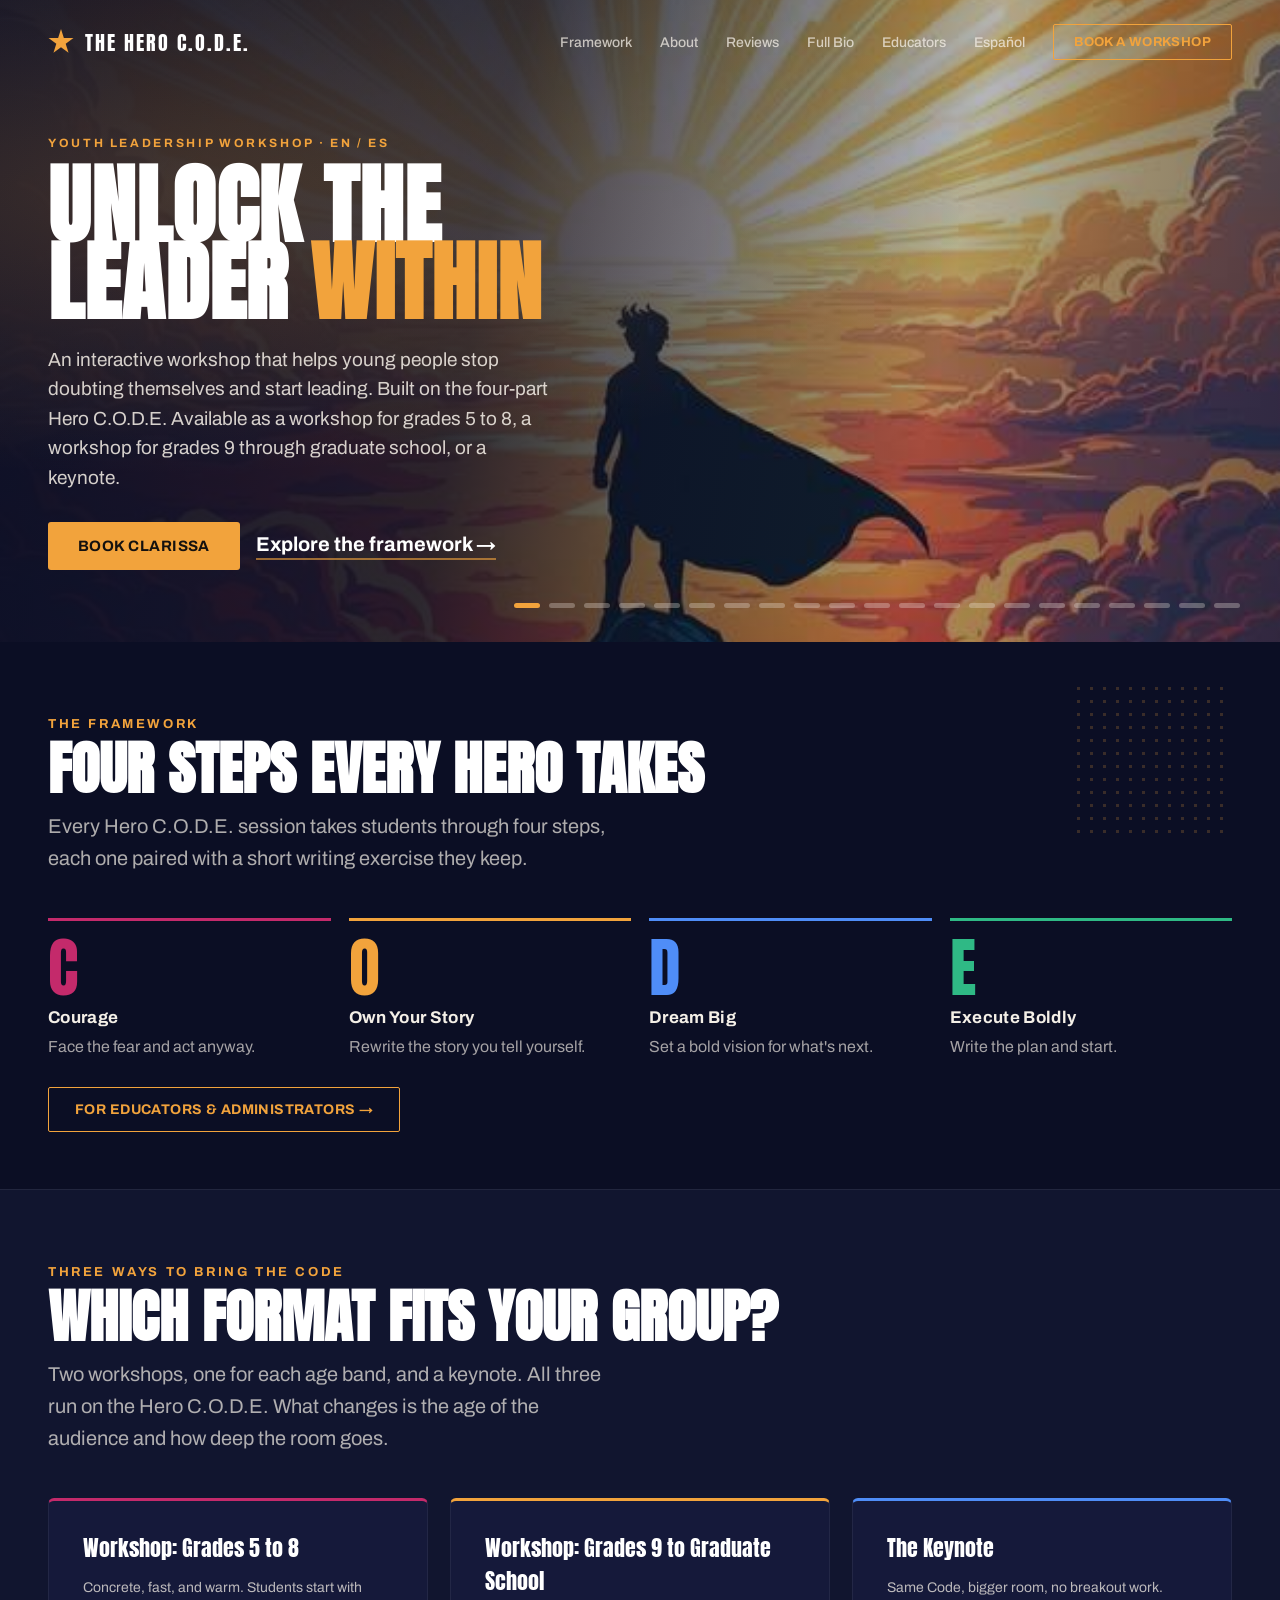
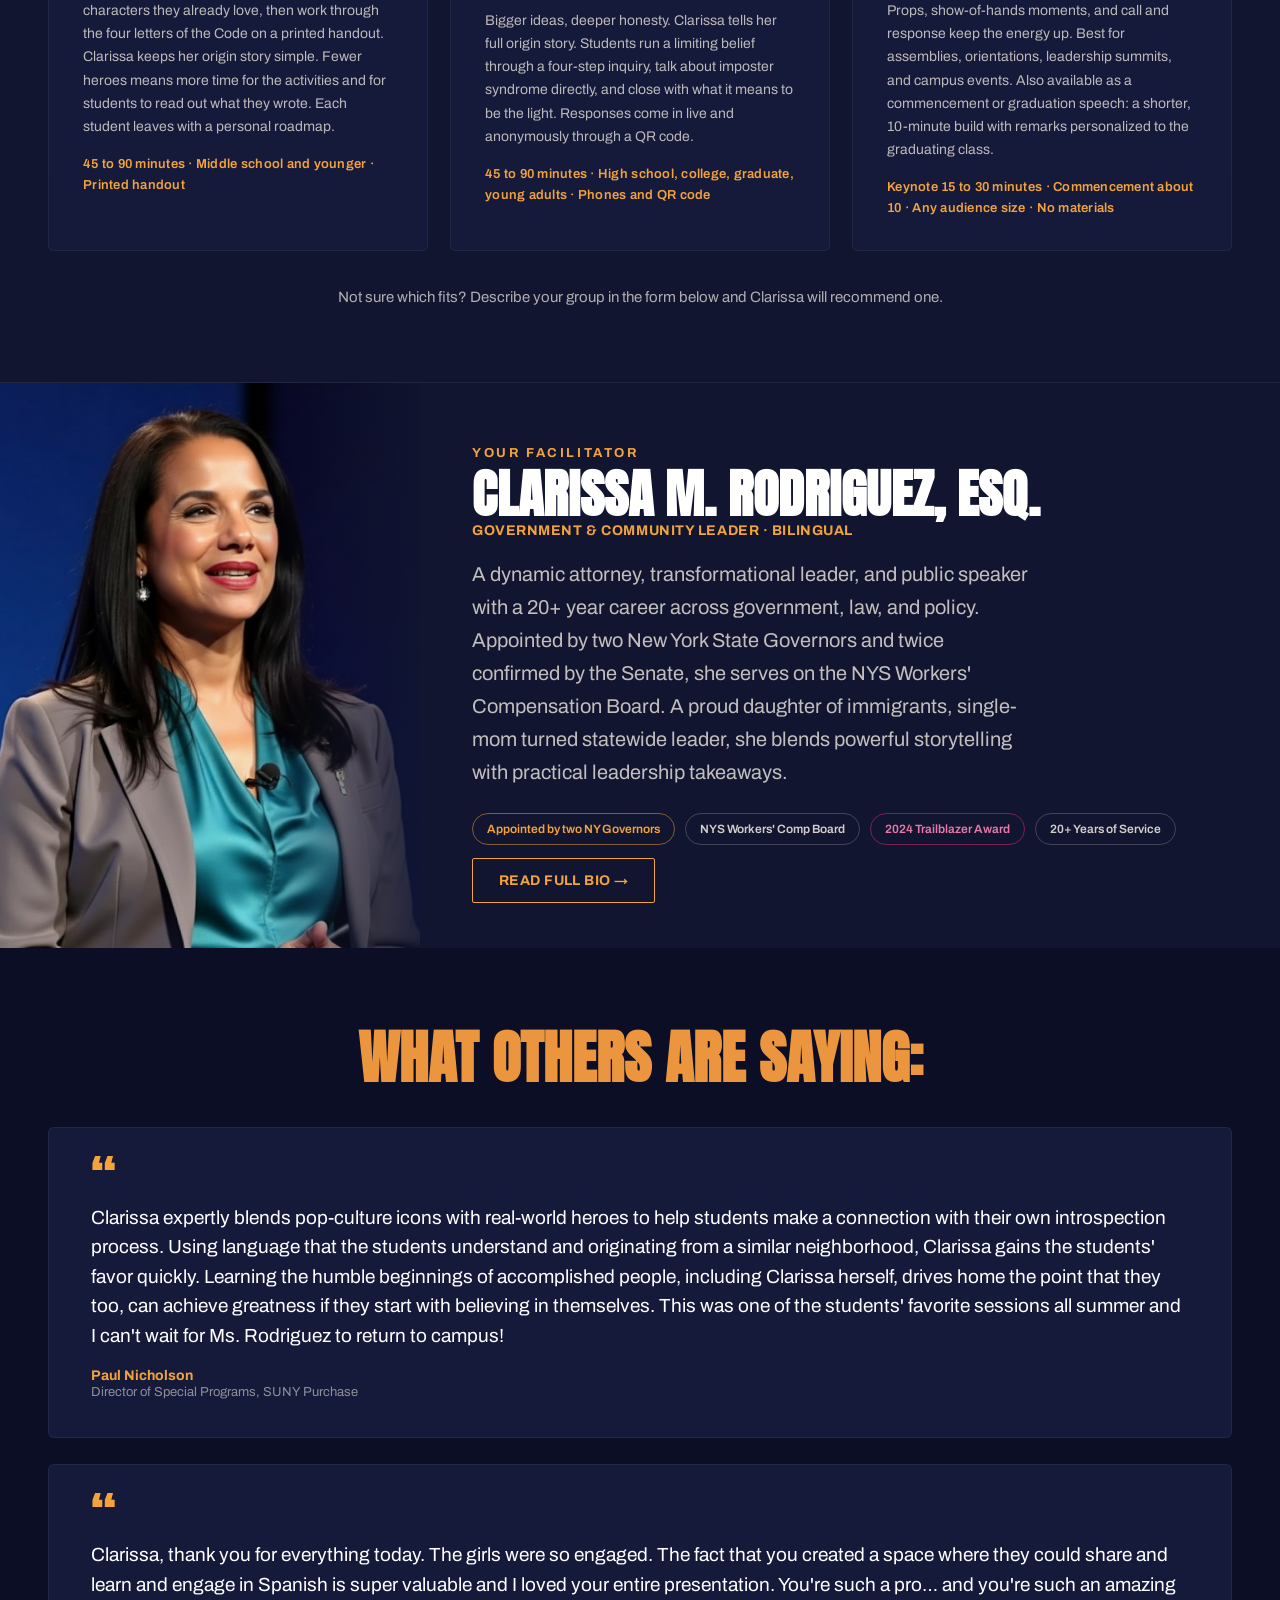
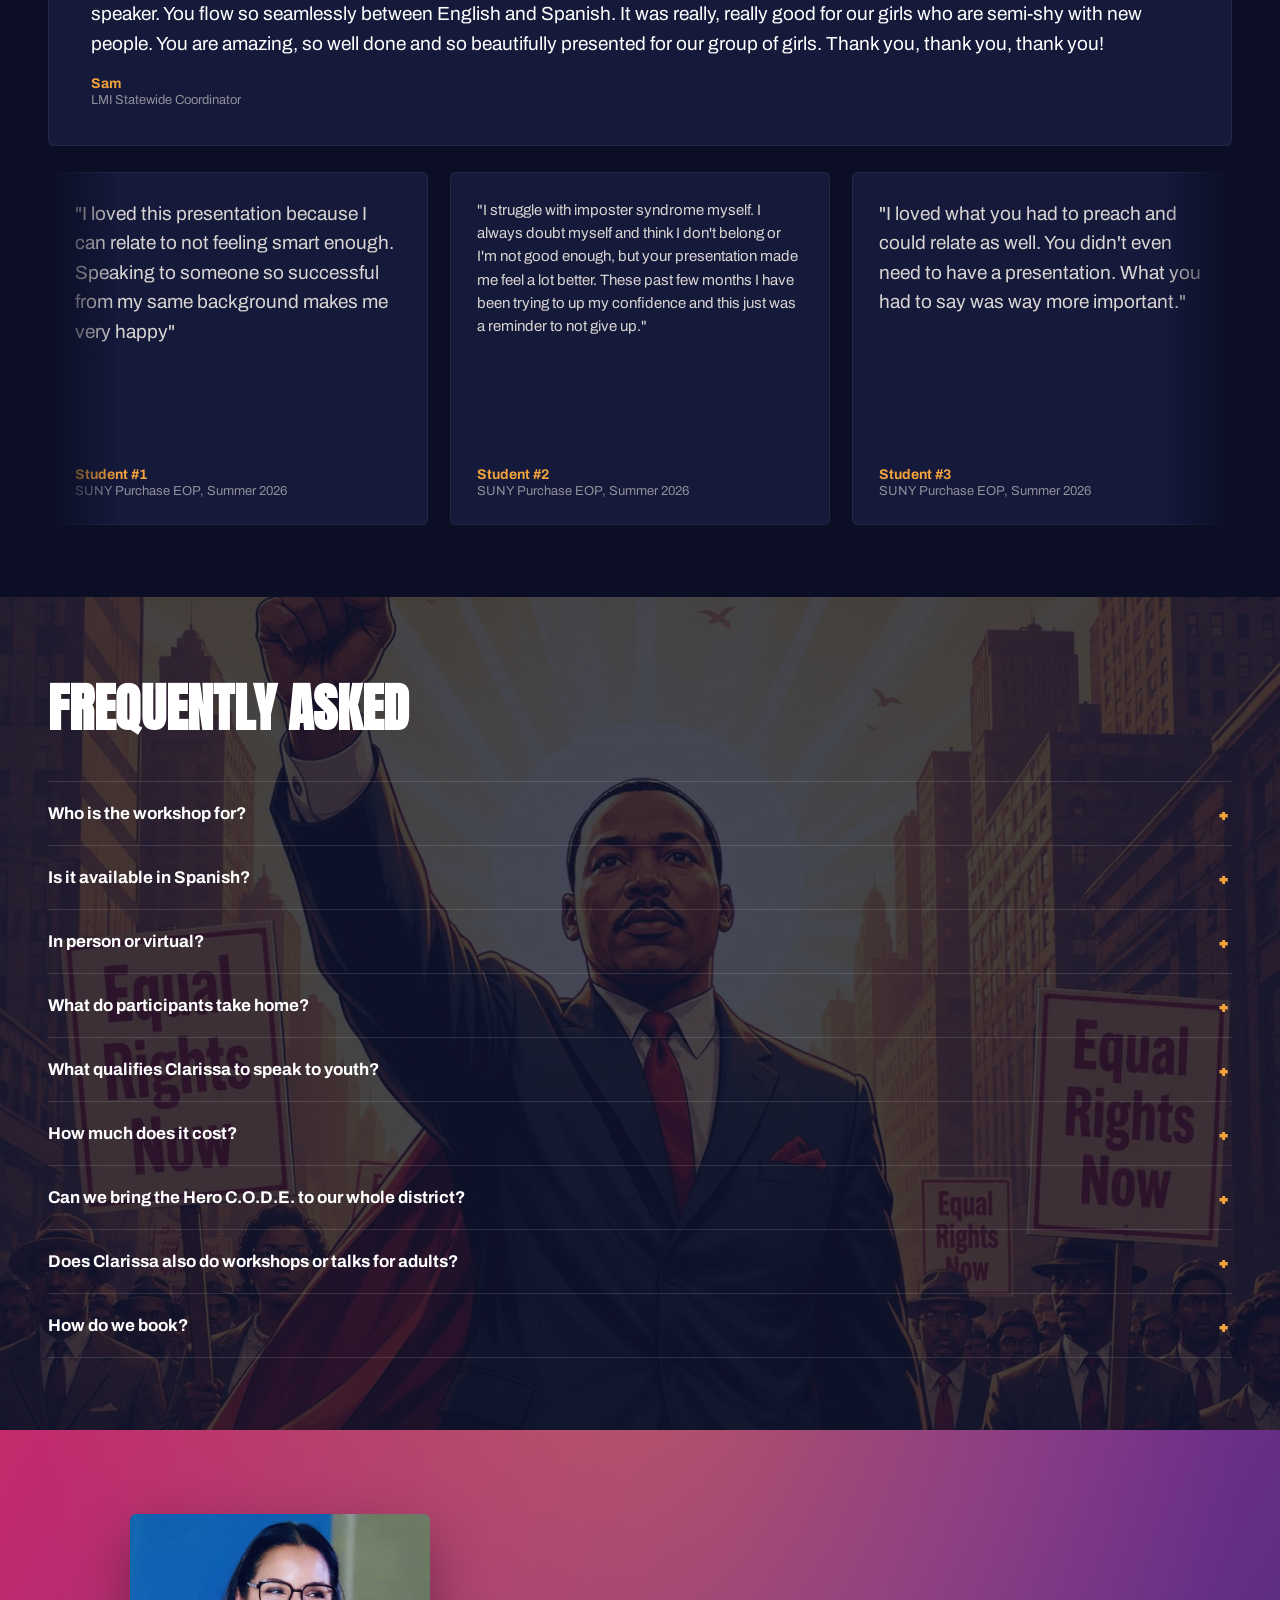
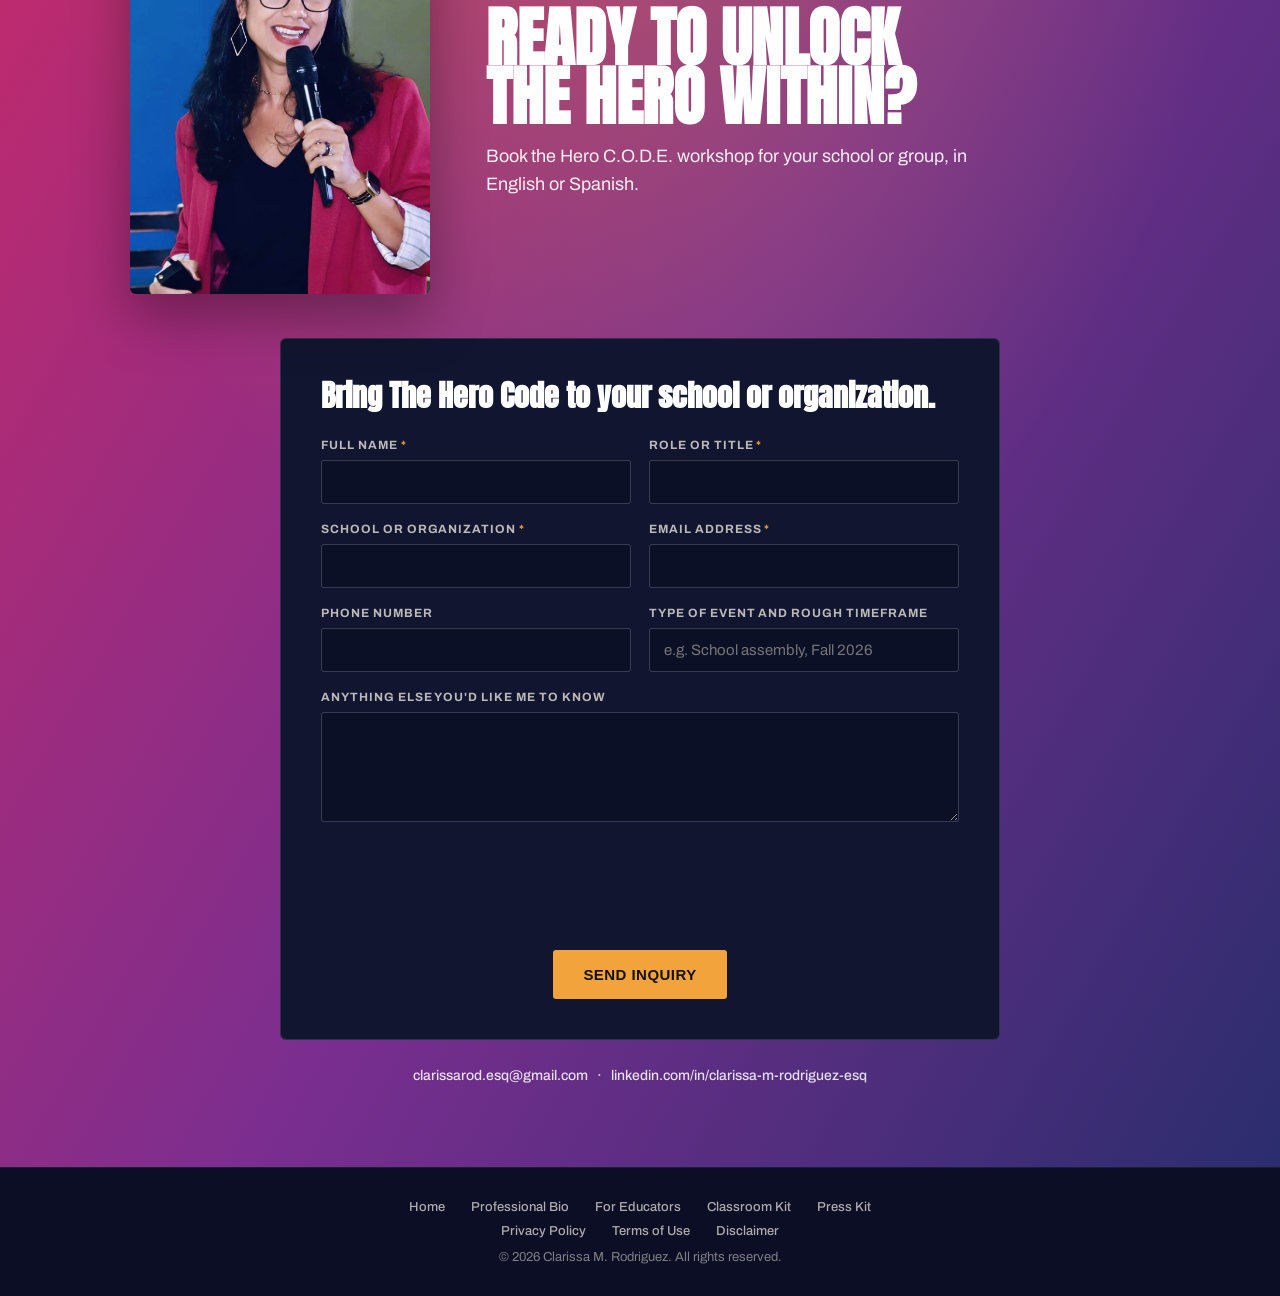
==== commit 391e68a1: "Fix the second students' possessive in the SUNY Purchase quote Co-Authored-By: Claude Opus 5.5 <nore" ====
--- a/index.html
+++ b/index.html
@@ -169,7 +169,7 @@
   </div>
   <div class="quote-card quote-card--featured">
     <div class="quote-card__mark" aria-hidden="true">&ldquo;</div>
-    <p class="quote-card__text">Clarissa expertly blends pop-culture icons with real-world heroes to help students make a connection with their own introspection process. Using language that the students understand and originating from a similar neighborhood, Clarissa gains the student's favor quickly. Learning the humble beginnings of accomplished people, including Clarissa herself, drives home the point that they too, can achieve greatness if they start with believing in themselves. This was one of the students' favorite sessions all summer and I can't wait for Ms. Rodriguez to return to campus!</p>
+    <p class="quote-card__text">Clarissa expertly blends pop-culture icons with real-world heroes to help students make a connection with their own introspection process. Using language that the students understand and originating from a similar neighborhood, Clarissa gains the students' favor quickly. Learning the humble beginnings of accomplished people, including Clarissa herself, drives home the point that they too, can achieve greatness if they start with believing in themselves. This was one of the students' favorite sessions all summer and I can't wait for Ms. Rodriguez to return to campus!</p>
     <p class="quote-card__name">Paul Nicholson</p>
     <p class="quote-card__role">Director of Special Programs, SUNY Purchase</p>
   </div>
